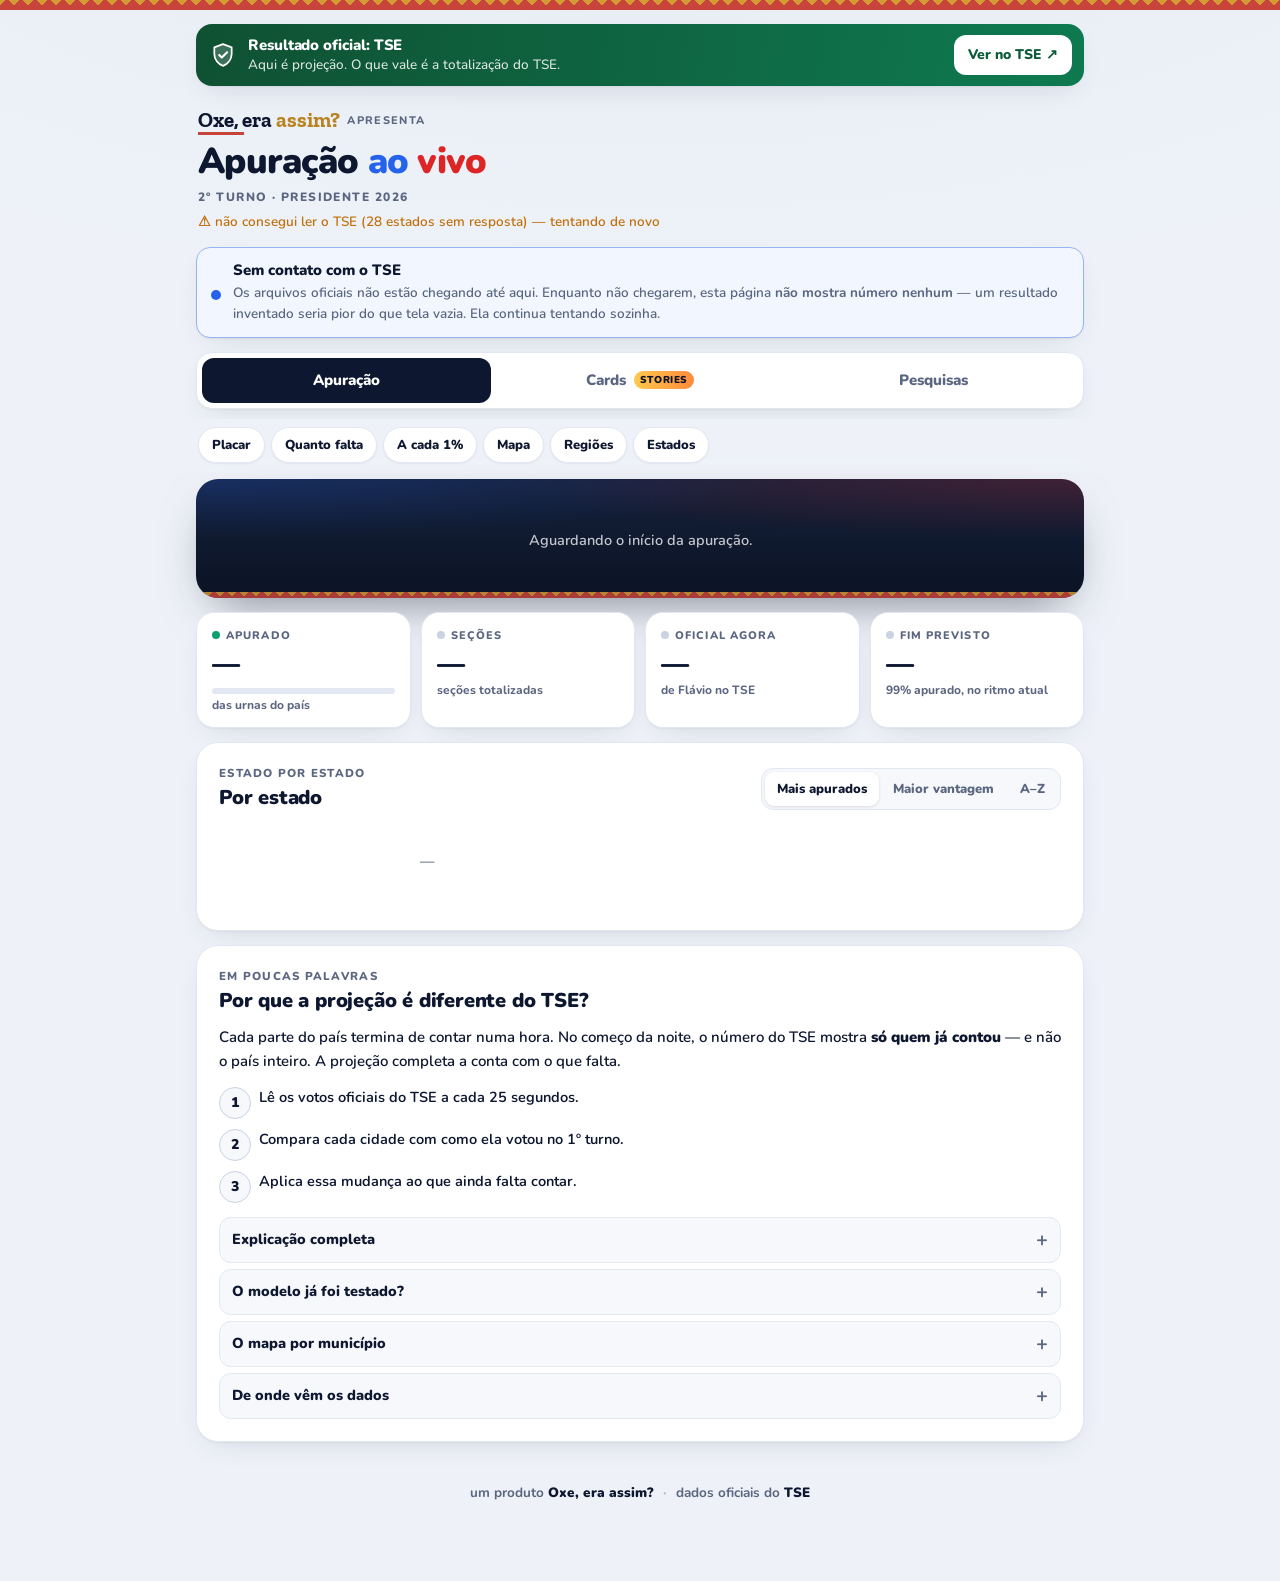
==== index.html @ ff141b6e "Site versão 2: mapa por município, registro a cada 1%, cards de stories e novo visual Mapa com os 5," ====
<!DOCTYPE html>
<html lang="pt-BR">
<head>
<meta charset="utf-8">
<meta name="viewport" content="width=device-width, initial-scale=1">
<title>Projeção da apuração — Presidente 2026</title>
<meta name="description" content="Projeção do resultado final da eleição presidencial a partir dos arquivos oficiais de divulgação do TSE, corrigindo o viés da ordem de apuração.">
<meta name="color-scheme" content="dark light">
<meta name="theme-color" content="#0B1324">

<!--
  Política de segurança de conteúdo.

  A página só pode buscar dados de dois lugares: o TSE e a Wikipédia. Se
  algum script estranho for injetado aqui, ele não consegue mandar nada para
  fora, porque nenhum outro destino é permitido. Também não há script de
  terceiros, nem rastreador, nem CDN: tudo o que roda vem deste repositório.

  'unsafe-inline' em script-src é necessário porque o código da página é
  inline; em compensação, nenhuma origem externa de script é aceita.
-->
<meta http-equiv="Content-Security-Policy" content="
  default-src 'none';
  script-src 'self' 'unsafe-inline';
  style-src 'self' 'unsafe-inline';
  img-src 'self' data: https://oxeapuracao.goatcounter.com;
  font-src 'self' data:;
  connect-src 'self' https://resultados.tse.jus.br https://pt.wikipedia.org;
  manifest-src 'self';
  worker-src 'self';
  base-uri 'none';
  form-action 'none';
  frame-ancestors 'none';
  object-src 'none';
  upgrade-insecure-requests">
<meta name="referrer" content="no-referrer">

<!-- Permite instalar na tela de início do celular e abrir como aplicativo. -->
<link rel="manifest" href="./manifest.webmanifest">
<link rel="icon" href="./favicon.png">
<link rel="apple-touch-icon" href="./icone-192.png">
<meta name="apple-mobile-web-app-capable" content="yes">
<meta name="apple-mobile-web-app-title" content="Apuração">
<meta name="apple-mobile-web-app-status-bar-style" content="black-translucent">
<meta name="mobile-web-app-capable" content="yes">

<meta property="og:title" content="Projeção da apuração — Presidente 2026">
<meta property="og:description" content="No começo da apuração o número engana, porque nem todo lugar termina de contar na mesma hora. Projeção a partir dos dados oficiais do TSE.">
<meta property="og:type" content="website">
<meta name="twitter:card" content="summary">
<link rel="stylesheet" href="./fonte.css">
<style>
/*
 * Direção visual (versão 2).
 *
 * Uma noite de apuração é lida de relance, quase sempre no celular. A página
 * é um PLACAR: o número grande no topo, o resto organizado em cartões
 * quietos abaixo dele. A letra é a Nunito — redonda, cheia, legível em
 * tamanho pequeno e bonita em tamanho grande —, embutida no próprio site.
 *
 * As cores dos candidatos são o sistema inteiro: azul para Flávio, vermelho
 * para Lula. Verde só aparece para "ao vivo" e progresso de apuração, que
 * são estado e não opinião. Números sempre em dígitos de largura fixa, para
 * a linha não tremer quando atualiza sozinha.
 */

:root{
  --fundo:#EEF2F8;
  --fundo-2:#E6ECF5;
  --superficie:#FFFFFF;
  --superficie-2:#F6F8FC;
  --painel:#0B1324;
  --painel-2:#14203A;
  --linha:#E2E8F1;
  --linha-forte:#C9D3E2;
  --texto:#0E1730;
  --fraco:#5B6680;
  --pl:#2563EB;
  --pl-forte:#1D4ED8;
  --pl-claro:#DBE7FE;
  --pl-vivo:#7DB2FF;
  --pt:#DC2626;
  --pt-forte:#B91C1C;
  --pt-claro:#FDE0E0;
  --pt-vivo:#FF8A80;
  --ok:#0E9F6E;
  --alerta:#C2700C;
  --mapa-vazio:#D7DEE9;
  --raio:22px;
  --sombra:0 1px 2px rgba(14,23,48,.05),0 10px 30px -12px rgba(14,23,48,.14);
}

@media (prefers-color-scheme: dark){
  :root{
    --fundo:#070B14;
    --fundo-2:#0B1120;
    --superficie:#111A2B;
    --superficie-2:#16213A;
    --painel:#050912;
    --painel-2:#101A30;
    --linha:#1F2A40;
    --linha-forte:#2F3D58;
    --texto:#EAF0FA;
    --fraco:#97A3BC;
    --pl:#4F8DFF;
    --pl-forte:#3B7BF5;
    --pl-claro:#18294A;
    --pt:#F05252;
    --pt-forte:#E53E3E;
    --pt-claro:#3F1D22;
    --ok:#34C38F;
    --alerta:#E3A23F;
    --mapa-vazio:#24304A;
    --sombra:0 1px 2px rgba(0,0,0,.4),0 12px 30px -14px rgba(0,0,0,.6);
  }
}

*{box-sizing:border-box}

html{-webkit-text-size-adjust:100%}
body{
  margin:0;
  background:
    radial-gradient(1200px 500px at 50% -200px,var(--fundo-2),transparent),
    var(--fundo);
  color:var(--texto);
  font:500 16px/1.55 "Nunito",ui-rounded,"SF Pro Rounded",-apple-system,
       BlinkMacSystemFont,"Segoe UI",Roboto,Arial,sans-serif;
  -webkit-font-smoothing:antialiased;
  padding:0 0 72px;
  font-variant-numeric:tabular-nums;
}

.wrap{max-width:920px;margin:0 auto;padding:0 16px}

/* ---------- faixa do TSE, no topo ---------- */
.oficialTopo{
  display:flex;align-items:center;gap:12px;
  margin:14px 0 0;padding:11px 12px 11px 14px;
  border-radius:16px;
  background:linear-gradient(100deg,#0F5132,#0E7A50);
  color:#fff;box-shadow:var(--sombra);
}
.oficialTopo svg{flex:0 0 auto}
.oficialTopo .t{flex:1;min-width:0;font-size:13.5px;line-height:1.3}
.oficialTopo .t b{display:block;font-size:15px;font-weight:850;letter-spacing:-.005em}
.oficialTopo .t span{opacity:.85}
.oficialTopo a{
  flex:0 0 auto;background:#fff;color:#0B5C3B;text-decoration:none;
  font-weight:850;font-size:14px;border-radius:12px;padding:9px 14px;
  white-space:nowrap;
}
.oficialTopo a:hover{filter:brightness(.96)}

/* ---------- cabeçalho ---------- */
.topo{padding:22px 2px 14px;display:flex;align-items:flex-end;gap:12px;flex-wrap:wrap}
.topo .marca{flex:1;min-width:220px}
.sobretitulo{
  font-size:12px;font-weight:850;letter-spacing:.12em;text-transform:uppercase;
  color:var(--fraco);
}
h1{
  font-size:clamp(25px,6.4vw,36px);
  margin:2px 0 0;
  font-weight:900;
  letter-spacing:-.02em;
  line-height:1.08;
}
h1 .pl{color:var(--pl)} h1 .pt{color:var(--pt)}
.sub{color:var(--fraco);font-size:13.5px;margin-top:6px;font-weight:600}
.pisca{
  display:inline-block;width:8px;height:8px;border-radius:50%;
  background:var(--ok);margin-right:7px;vertical-align:1px;
  animation:pulso 1.8s infinite;
  box-shadow:0 0 0 0 color-mix(in srgb,var(--ok) 60%,transparent);
}

h2{
  font-size:20px;margin:0;font-weight:900;letter-spacing:-.01em;line-height:1.2;
}
.rotulo{
  display:block;font-size:11.5px;font-weight:850;letter-spacing:.11em;
  text-transform:uppercase;color:var(--fraco);margin-bottom:3px;
}
.cab{display:flex;align-items:flex-end;justify-content:space-between;gap:12px;
  margin-bottom:16px;flex-wrap:wrap}
.pilula{
  font-size:12.5px;font-weight:800;color:var(--fraco);
  background:var(--superficie-2);border:1px solid var(--linha);
  padding:4px 10px;border-radius:999px;white-space:nowrap;
}

/* ---------- superfícies ---------- */
.cartao{
  background:var(--superficie);
  border:1px solid var(--linha);
  border-radius:var(--raio);
  padding:22px;
  margin-bottom:14px;
  box-shadow:var(--sombra);
}
@media (max-width:480px){ .cartao{padding:18px 16px} }

/* ---------- faixa de estado ---------- */
.status{
  display:flex;align-items:flex-start;gap:12px;
  padding:13px 16px;border-radius:16px;margin-bottom:14px;
  font-size:14px;line-height:1.45;
  border:1px solid var(--linha);background:var(--superficie);
  box-shadow:var(--sombra);
}
.status b{display:block;font-size:15px;margin-bottom:1px;font-weight:850}
.status .faixa{font-size:13.5px}
.status.pesq{border-color:color-mix(in srgb,var(--pl) 40%,var(--linha));
  background:color-mix(in srgb,var(--pl) 6%,var(--superficie))}
.status.vivo{border-color:color-mix(in srgb,var(--ok) 45%,var(--linha));
  background:color-mix(in srgb,var(--ok) 7%,var(--superficie))}
.ponto{width:10px;height:10px;border-radius:50%;flex:0 0 auto;margin-top:6px}
.status.vivo .ponto{background:var(--ok);box-shadow:0 0 0 0 color-mix(in srgb,var(--ok) 60%,transparent);animation:pulso 1.8s infinite}
.status.pesq .ponto{background:var(--pl)}
.status.fim .ponto{background:var(--fraco)}
@keyframes pulso{
  70%{box-shadow:0 0 0 10px transparent}
  100%{box-shadow:0 0 0 0 transparent}
}

/* ---------- abas ---------- */
.abas{
  display:flex;gap:4px;margin-bottom:14px;
  background:var(--superficie);border:1px solid var(--linha);
  border-radius:16px;padding:5px;box-shadow:var(--sombra);
}
.aba{
  flex:1;background:none;border:0;border-radius:12px;padding:11px 12px;
  font:inherit;font-size:15px;font-weight:850;color:var(--fraco);
  cursor:pointer;transition:background .15s,color .15s;
}
.aba.ativa{background:var(--texto);color:var(--superficie)}
.aba:not(.ativa):hover{color:var(--texto);background:var(--superficie-2)}
.aba:focus-visible{outline:2px solid var(--pl);outline-offset:2px}

/* ---------- o placar ---------- */
#cartaoPlacar,.painel{
  background:
    radial-gradient(120% 90% at 0% 0%,color-mix(in srgb,var(--pl) 22%,transparent),transparent 55%),
    radial-gradient(120% 90% at 100% 0%,color-mix(in srgb,var(--pt) 22%,transparent),transparent 55%),
    linear-gradient(180deg,var(--painel-2),var(--painel));
  border:0;
  color:#fff;
  padding:26px 24px 22px;
  position:relative;
  overflow:hidden;
  box-shadow:0 20px 50px -20px rgba(8,15,35,.55);
}
#cartaoPlacar>*,.painel>*{position:relative}
.painel h2{color:#fff}
.painel .rotulo{color:rgba(255,255,255,.6)}

.placar{display:flex;gap:14px;align-items:flex-start}
.lado{flex:1;min-width:0}
.lado.dir{text-align:right}
.quem{display:flex;align-items:center;gap:9px;margin-bottom:8px}
.lado.dir .quem{flex-direction:row-reverse}
.avatar{
  width:34px;height:34px;border-radius:50%;flex:0 0 auto;
  display:grid;place-items:center;font-weight:900;font-size:13.5px;color:#fff;
  letter-spacing:-.02em;
}
.pl .avatar{background:linear-gradient(140deg,#3B82F6,#1D4ED8);box-shadow:0 0 0 3px rgba(125,178,255,.25)}
.pt .avatar{background:linear-gradient(140deg,#F05252,#B91C1C);box-shadow:0 0 0 3px rgba(255,138,128,.25)}
.nome{
  font-size:15px;color:rgba(255,255,255,.92);
  font-weight:800;letter-spacing:.005em;line-height:1.15;
  min-width:0;overflow-wrap:anywhere;
}
@media (max-width:420px){ .nome{font-size:13.5px} .avatar{width:30px;height:30px;font-size:12px} }
.nome small{display:block;font-size:11.5px;font-weight:700;color:rgba(255,255,255,.55);letter-spacing:.04em}
.pct{
  /* 11,5vw: a 13 o "51,0%" saía cortado numa tela de 320 px. */
  font-size:clamp(34px,11.6vw,70px);
  font-weight:900;line-height:.95;letter-spacing:-.035em;
}
#cartaoPlacar .faixa,.painel .faixa{font-size:12.5px;color:rgba(255,255,255,.62);margin-top:8px;font-weight:600}

.barra{
  height:16px;border-radius:999px;overflow:hidden;display:flex;
  margin:22px 0 0;background:rgba(255,255,255,.12);gap:3px;
}
.barra i{display:block;height:100%;transition:width .8s cubic-bezier(.22,1,.36,1)}
.barra i:first-child{border-radius:999px 0 0 999px}
.barra i:last-child{border-radius:0 999px 999px 0}
.meio{position:relative;height:20px}
.meio:after{
  content:"";position:absolute;left:50%;top:-16px;width:3px;height:22px;
  background:#fff;opacity:.95;border-radius:2px;transform:translateX(-50%);
}
.meio span{
  position:absolute;left:50%;top:8px;transform:translateX(-50%);
  font-size:10.5px;color:rgba(255,255,255,.65);letter-spacing:.06em;font-weight:800;
}
#probabilidade{
  font-size:14.5px;margin-top:10px;color:#fff;font-weight:750;
  background:rgba(255,255,255,.08);border:1px solid rgba(255,255,255,.12);
  border-radius:12px;padding:9px 12px;text-align:center;
}

/* comparação oficial × projeção, dentro do placar */
.compara{margin-top:16px;display:grid;gap:9px}
.compara .linha{display:grid;grid-template-columns:96px 1fr 112px;gap:10px;align-items:center}
.compara .tag{font-size:11.5px;font-weight:850;letter-spacing:.08em;text-transform:uppercase;color:rgba(255,255,255,.7)}
.compara .mini{height:8px;border-radius:999px;overflow:hidden;display:flex;background:rgba(255,255,255,.12);gap:2px}
.compara .mini i{display:block;height:100%}
.compara .v{font-size:13px;font-weight:800;text-align:right;color:rgba(255,255,255,.9)}
.oqueE{font-size:12.5px;color:rgba(255,255,255,.6);margin-top:12px;line-height:1.5;font-weight:600}
.oqueE b{color:rgba(255,255,255,.9)}

/* ---------- contagem regressiva ---------- */
.contagem{margin-bottom:22px}
.rotuloContagem{
  font-size:12px;letter-spacing:.12em;text-transform:uppercase;
  color:rgba(255,255,255,.65);margin-bottom:12px;font-weight:850;
}
.relogio{display:flex;align-items:flex-start;justify-content:center;gap:6px}
.relogio .bloco{
  display:flex;flex-direction:column;align-items:center;min-width:66px;
  background:rgba(255,255,255,.07);border:1px solid rgba(255,255,255,.1);
  border-radius:14px;padding:10px 6px 8px;
}
.relogio b{
  font-size:clamp(28px,8.5vw,42px);font-weight:900;line-height:1;
  letter-spacing:-.02em;color:#fff;
}
.relogio span{
  font-size:10.5px;color:rgba(255,255,255,.55);margin-top:6px;
  letter-spacing:.08em;text-transform:uppercase;font-weight:800;
}
.relogio .sep{display:none}
.dataUrnas{font-size:12.5px;color:rgba(255,255,255,.55);margin-top:14px;font-weight:700}
.vazio{text-align:center;padding:24px 8px;color:var(--fraco);font-size:14.5px;font-weight:600}
#cartaoPlacar .vazio{color:rgba(255,255,255,.75)}

/* ---------- blocos de números ---------- */
.blocos{
  display:grid;grid-template-columns:repeat(2,minmax(0,1fr));gap:10px;
  margin-bottom:14px;
}
@media (min-width:700px){ .blocos{grid-template-columns:repeat(4,minmax(0,1fr))} }
.bloco-num{
  background:var(--superficie);border:1px solid var(--linha);
  border-radius:18px;padding:14px 15px 13px;box-shadow:var(--sombra);
  min-width:0;
}
.bloco-num .l{font-size:12px;color:var(--fraco);font-weight:750;line-height:1.3;margin-top:4px}
.bloco-num .r{font-size:clamp(17px,5.4vw,28px);font-weight:900;letter-spacing:-.02em;line-height:1.1;
  white-space:nowrap;overflow:hidden;text-overflow:ellipsis}
.bloco-num .k{font-size:11px;font-weight:850;letter-spacing:.1em;text-transform:uppercase;color:var(--fraco);display:flex;align-items:center;gap:6px;margin-bottom:5px}
.bloco-num .k i{width:8px;height:8px;border-radius:50%;display:inline-block;background:var(--linha-forte)}
.bloco-num.pl .r{color:var(--pl)} .bloco-num.pl .k i{background:var(--pl)}
.bloco-num.pt .r{color:var(--pt)} .bloco-num.pt .k i{background:var(--pt)}
.bloco-num.ok .k i{background:var(--ok)}
.progresso{height:6px;border-radius:999px;background:var(--linha);overflow:hidden;margin-top:9px}
.progresso i{display:block;height:100%;background:linear-gradient(90deg,var(--ok),#34D399);border-radius:999px;transition:width .8s}

/* ---------- linha do tempo (registro a cada 1%) ---------- */
.linhaTempo{list-style:none;margin:0;padding:0;position:relative}
.linhaTempo:before{
  content:"";position:absolute;left:27px;top:8px;bottom:8px;width:2px;
  background:linear-gradient(var(--linha-forte),transparent);border-radius:2px;
}
.marco{display:grid;grid-template-columns:56px 1fr;gap:12px;padding:0 0 14px;position:relative;
  animation:entra .5s cubic-bezier(.22,1,.36,1)}
@keyframes entra{from{opacity:0;transform:translateY(-6px)}to{opacity:1;transform:none}}
.marco-pct{
  width:56px;height:56px;border-radius:50%;display:grid;place-items:center;
  background:var(--superficie);border:3px solid var(--linha-forte);
  font-weight:900;font-size:16px;letter-spacing:-.03em;position:relative;z-index:1;
}
.marco-pct.pl{border-color:var(--pl);color:var(--pl)}
.marco-pct.pt{border-color:var(--pt);color:var(--pt)}
.marco-corpo{
  background:var(--superficie-2);border:1px solid var(--linha);border-radius:16px;
  padding:11px 13px 10px;min-width:0;
}
.marco-topo{display:flex;justify-content:space-between;gap:10px;font-size:13px;color:var(--fraco);font-weight:750;margin-bottom:7px}
.marco-topo b{color:var(--texto);font-weight:900;font-size:14px}
.duelo{display:grid;grid-template-columns:82px 1fr auto;gap:9px;align-items:center;margin-top:5px}
.duelo .tag{font-size:10.5px;font-weight:900;letter-spacing:.08em;text-transform:uppercase;color:var(--fraco)}
.duelo .tag.proj{color:var(--texto)}
.duelo .mini{height:9px;border-radius:999px;overflow:hidden;display:flex;gap:2px;background:var(--linha)}
.duelo .mini i{display:block;height:100%}
.duelo .v{font-size:13px;font-weight:850;white-space:nowrap}
.duelo .v .a{color:var(--pl)} .duelo .v .b{color:var(--pt)}
.dif{margin-top:7px;font-size:12px;color:var(--fraco);font-weight:700}
.dif b{color:var(--texto)}
@media (max-width:420px){
  .marco{grid-template-columns:46px 1fr;gap:9px}
  .marco-pct{width:46px;height:46px;font-size:14px}
  .linhaTempo:before{left:22px}
  .duelo{grid-template-columns:74px 1fr auto;gap:7px}
  .duelo .tag{letter-spacing:.03em}
}
.acoes{display:flex;gap:8px;flex-wrap:wrap;margin-top:6px}
.bt-sec{
  font:inherit;font-size:14px;font-weight:850;cursor:pointer;
  background:var(--superficie-2);color:var(--texto);
  border:1px solid var(--linha-forte);border-radius:12px;padding:10px 14px;
}
.bt-sec:hover{background:var(--linha)}
.bt-sec.forte{background:var(--texto);color:var(--superficie);border-color:var(--texto)}

/* auditoria final */
.auditoria{display:grid;gap:8px;margin-top:4px}
.aud{display:grid;grid-template-columns:64px 1fr auto;gap:10px;align-items:center;
  padding:10px 12px;border-radius:14px;background:var(--superficie-2);border:1px solid var(--linha)}
.aud .p{font-weight:900;font-size:16px}
.aud .s{font-size:12.5px;color:var(--fraco);font-weight:700}
.aud .e{font-weight:900;font-size:14px;padding:4px 9px;border-radius:999px}
.aud .e.bom{background:color-mix(in srgb,var(--ok) 15%,transparent);color:var(--ok)}
.aud .e.ruim{background:color-mix(in srgb,var(--alerta) 15%,transparent);color:var(--alerta)}

/* ---------- mapa ---------- */
.seletor{display:inline-flex;background:var(--superficie-2);border:1px solid var(--linha);border-radius:12px;padding:3px;gap:2px}
.seletor button{font:inherit;font-size:13px;font-weight:850;border:0;background:none;color:var(--fraco);padding:7px 12px;border-radius:9px;cursor:pointer}
.seletor button.ativo{background:var(--superficie);color:var(--texto);box-shadow:0 1px 3px rgba(0,0,0,.12)}
.mapaCaixa{position:relative}
#mapa{width:100%;max-width:640px;margin:0 auto;display:block;height:auto;touch-action:manipulation}
#mapa .m{cursor:pointer;transition:fill .6s,fill-opacity .6s}
#mapa .m:hover{stroke:var(--texto);stroke-width:1.2px}
#mapa .m.sel{stroke:var(--texto);stroke-width:2px}
@media (max-width:620px){
  #cartaoMapa{padding-left:8px;padding-right:8px}
  #cartaoMapa .cab,#legendaMapa,#cartaoMapa .escala,#cartaoMapa .busca{padding-left:10px;padding-right:10px}
}
.escala{display:flex;align-items:center;gap:10px;margin-top:12px;font-size:12px;font-weight:800;color:var(--fraco);flex-wrap:wrap}
.escala .g{display:flex;height:10px;border-radius:999px;overflow:hidden;flex:1;min-width:160px}
.escala .g i{flex:1}
.ficha{
  position:absolute;left:50%;bottom:8px;transform:translateX(-50%);
  width:min(340px,calc(100% - 16px));
  background:var(--superficie);border:1px solid var(--linha-forte);border-radius:16px;
  box-shadow:0 18px 40px -12px rgba(0,0,0,.35);padding:13px 14px;z-index:5;
}
.ficha[hidden]{display:none}
.ficha .tt{font-weight:900;font-size:16px;line-height:1.2;padding-right:26px}
.ficha .ss{font-size:12.5px;color:var(--fraco);font-weight:700;margin:2px 0 8px}
.ficha .fx{position:absolute;right:8px;top:6px;border:0;background:none;font-size:22px;color:var(--fraco);cursor:pointer;line-height:1;padding:4px 6px}
.ficha .ln{display:flex;justify-content:space-between;font-size:13.5px;font-weight:800;margin-top:4px}
.ficha .mini{height:9px;border-radius:999px;overflow:hidden;display:flex;gap:2px;background:var(--linha);margin:6px 0 2px}
.ficha .mini i{display:block;height:100%}
.ficha .nota{font-size:11.5px;color:var(--fraco);font-weight:650;margin-top:7px;line-height:1.4}
.ficha .bt-sec{margin-top:9px;width:100%;font-size:13.5px;padding:8px 10px}

/* ---------- gráfico ---------- */
svg.graf{display:block;width:100%;height:170px;overflow:visible}
.legenda{display:flex;gap:16px;flex-wrap:wrap;font-size:12.5px;color:var(--fraco);font-weight:750;margin-top:10px}
.legenda span{display:inline-flex;align-items:center;gap:6px}
.legenda i{width:18px;height:3px;border-radius:2px;display:inline-block}

/* ---------- lista de estados ---------- */
.estados{display:grid;grid-template-columns:1fr;gap:8px}
@media (min-width:760px){ .estados{grid-template-columns:1fr 1fr} }
.uf-linha{
  display:grid;grid-template-columns:46px 1fr 62px;gap:12px;align-items:center;
  padding:10px 12px;border-radius:14px;background:var(--superficie-2);border:1px solid var(--linha);
}
.uf-sigla{
  width:46px;height:46px;border-radius:12px;display:grid;place-items:center;
  font-weight:900;font-size:15px;color:#fff;background:var(--linha-forte);
}
.uf-sigla.pl{background:linear-gradient(140deg,#3B82F6,#1D4ED8)}
.uf-sigla.pt{background:linear-gradient(140deg,#F05252,#B91C1C)}
.uf-sigla.sd{background:var(--mapa-vazio);color:var(--fraco)}
.uf-disputa{height:10px;border-radius:999px;overflow:hidden;display:flex;gap:2px;background:var(--linha);position:relative}
.uf-disputa i{display:block;height:100%}
.uf-disputa.sem-dado{opacity:.35}
.uf-meta{display:flex;justify-content:space-between;font-size:11.5px;color:var(--fraco);margin-top:6px;font-weight:750}
.uf-proj{text-align:right;font-weight:900;font-size:17px;letter-spacing:-.02em}
.uf-proj small{display:block;font-size:10.5px;color:var(--fraco);font-weight:750;letter-spacing:0}
.uf-apur{height:4px;border-radius:999px;background:var(--linha);overflow:hidden;margin-top:6px}
.uf-apur i{display:block;height:100%;background:var(--ok)}

/* ---------- pesquisas ---------- */
.listaPesq{display:grid;gap:8px}
.pesq{
  display:grid;grid-template-columns:1fr auto;gap:6px 12px;align-items:center;
  padding:12px 14px;border-radius:14px;background:var(--superficie-2);border:1px solid var(--linha);
}
.pesq .inst{font-weight:900;font-size:15px;line-height:1.2}
.pesq .det{font-size:12px;color:var(--fraco);font-weight:700;margin-top:2px}
.pesq .nums{text-align:right;font-weight:900;font-size:15px;white-space:nowrap}
.pesq .nums .a{color:var(--pl)} .pesq .nums .b{color:var(--pt)}
.pesq .mini{grid-column:1 / -1;height:7px;border-radius:999px;overflow:hidden;display:flex;gap:2px;background:var(--linha)}
.pesq .mini i{display:block;height:100%}
.selo{display:inline-flex;align-items:center;gap:4px;font-size:11px;font-weight:850;padding:2px 8px;border-radius:999px;margin-left:6px;vertical-align:2px}
.selo.ok{background:color-mix(in srgb,var(--ok) 14%,transparent);color:var(--ok)}
.selo.nao{background:var(--linha);color:var(--fraco)}

.acerto{display:grid;gap:8px}
.ac{display:grid;grid-template-columns:1fr 130px;gap:10px;align-items:center;padding:11px 13px;border-radius:14px;background:var(--superficie-2);border:1px solid var(--linha)}
.ac .n{font-weight:900;font-size:14.5px}
.ac .d{font-size:12px;color:var(--fraco);font-weight:700}
.erro-barra{position:relative;height:9px;background:var(--linha);border-radius:999px}
.erro-barra::before{content:"";position:absolute;left:50%;top:-3px;width:2px;height:15px;background:var(--linha-forte);transform:translateX(-50%)}
.erro-barra span{position:absolute;top:0;height:9px;border-radius:999px}
.erro-num{font-size:12.5px;margin-top:5px;font-weight:900;text-align:right}

/* ---------- textos auxiliares ---------- */
.faixa{font-size:13px;color:var(--fraco);line-height:1.55;font-weight:600}
.aviso{font-size:13.5px;color:var(--fraco);line-height:1.6;font-weight:600}
.aviso strong{color:var(--texto);font-weight:850}
.erro{color:var(--alerta)}
a{color:var(--pl)}
.resumo{font-size:15px;line-height:1.6;font-weight:600;margin:0}
.resumo b{font-weight:900}
.passos{display:grid;gap:10px;margin:14px 0 4px;padding:0;list-style:none;counter-reset:p}
.passos li{display:grid;grid-template-columns:30px 1fr;gap:10px;align-items:start;font-size:14.5px;font-weight:650;line-height:1.45}
.passos li:before{counter-increment:p;content:counter(p);width:30px;height:30px;border-radius:50%;display:grid;place-items:center;font-weight:900;font-size:14px;background:var(--superficie-2);border:1px solid var(--linha-forte)}

details{font-size:14px;color:var(--fraco);line-height:1.65;font-weight:600}
details+details{margin-top:6px}
summary{
  cursor:pointer;color:var(--texto);font-weight:850;font-size:14.5px;padding:10px 12px;
  list-style:none;border-radius:12px;background:var(--superficie-2);border:1px solid var(--linha);
  display:flex;align-items:center;justify-content:space-between;gap:10px;
}
summary::-webkit-details-marker{display:none}
summary:after{content:"+";font-size:20px;font-weight:700;color:var(--fraco);line-height:1}
details[open] summary:after{content:"−"}
summary:focus-visible{outline:2px solid var(--pl);outline-offset:3px}
details p{margin:12px 4px}
details b{color:var(--texto)}

/* ---------- crédito ---------- */
.creditos{
  text-align:center;font-size:13.5px;color:var(--fraco);
  padding:26px 8px 4px;line-height:1.7;font-weight:700;
}
.creditos a{color:var(--texto);text-decoration:none;font-weight:900}
.creditos a:hover{color:var(--pl)}
.creditos .sep{opacity:.5;margin:0 6px}

/* ---------- instalação ---------- */
.instalar{display:none;align-items:center;gap:12px;flex-wrap:nowrap}
.instalar .txt{flex:1;min-width:0;font-size:13.5px;color:var(--fraco)}
.instalar .txt b{color:var(--texto)}
button.bt{
  background:var(--pl);color:#fff;border:0;border-radius:12px;
  padding:11px 18px;font:inherit;font-size:14.5px;font-weight:850;cursor:pointer;
}
button.bt:hover{filter:brightness(1.07)}
button.fechar{
  background:none;color:var(--fraco);border:0;cursor:pointer;
  font-size:22px;line-height:1;padding:4px 7px;font-family:inherit;
}
button:focus-visible{outline:2px solid var(--pl);outline-offset:2px}
[hidden]{display:none!important}

@media (prefers-reduced-motion:reduce){
  *{animation:none!important;transition:none!important}
}

/* ---------- atalhos ---------- */
.atalhos{
  position:sticky;top:0;z-index:20;display:flex;gap:6px;overflow-x:auto;
  padding:8px 2px 10px;margin:-4px 0 6px;scrollbar-width:none;
  background:linear-gradient(var(--fundo) 75%,transparent);
}
.atalhos::-webkit-scrollbar{display:none}
.atalhos a{
  flex:0 0 auto;text-decoration:none;color:var(--texto);font-weight:850;font-size:13px;
  background:var(--superficie);border:1px solid var(--linha);border-radius:999px;
  padding:7px 13px;box-shadow:0 1px 2px rgba(14,23,48,.06);
}
.atalhos a:hover{border-color:var(--linha-forte)}
[id^="cartao"]{scroll-margin-top:60px}
.bt-compartilhar{
  margin-top:14px;width:100%;font:inherit;font-size:14px;font-weight:850;cursor:pointer;
  background:rgba(255,255,255,.1);color:#fff;border:1px solid rgba(255,255,255,.2);
  border-radius:12px;padding:10px 14px;
}
.bt-compartilhar:hover{background:rgba(255,255,255,.16)}

/* ---------- quanto falta ---------- */
.falta{display:grid;grid-template-columns:1fr 1fr;gap:10px}
@media (max-width:480px){ .falta{grid-template-columns:1fr} }
.falta-num{background:var(--superficie-2);border:1px solid var(--linha);border-radius:16px;padding:14px 15px}
.falta-num b{display:block;font-size:clamp(24px,6.5vw,32px);font-weight:900;letter-spacing:-.02em;line-height:1.1}
.falta-num span{display:block;font-size:12.5px;color:var(--fraco);font-weight:750;margin-top:4px;line-height:1.35}

/* ---------- regiões ---------- */
.regioes{display:grid;gap:10px}
.reg{display:grid;grid-template-columns:120px 1fr 92px;gap:12px;align-items:center}
@media (max-width:480px){ .reg{grid-template-columns:92px 1fr 80px;gap:9px} }
.reg .n{font-weight:900;font-size:15px}
.reg .n small{display:block;font-size:11.5px;color:var(--fraco);font-weight:750}
.reg .mini{height:14px;border-radius:999px;overflow:hidden;display:flex;gap:2px;background:var(--linha)}
.reg .mini i{display:block;height:100%}
.reg .v{text-align:right;font-weight:900;font-size:14px;line-height:1.2}
.reg .v small{display:block;font-size:11px;color:var(--fraco);font-weight:750}

/* ---------- saldo ---------- */
.saldo{display:grid;grid-template-columns:1fr 1fr;gap:14px}
@media (max-width:520px){ .saldo{grid-template-columns:1fr} }
.saldo-tit{font-weight:900;font-size:14px;margin-bottom:8px}
.sd{display:grid;grid-template-columns:38px 1fr 64px;gap:9px;align-items:center;margin-bottom:7px}
.sd .u{font-weight:900;font-size:13px}
.sd .b{height:10px;border-radius:999px;background:var(--linha);overflow:hidden}
.sd .b i{display:block;height:100%;border-radius:999px}
.sd .q{font-weight:850;font-size:13px;white-space:nowrap;text-align:right}

/* ---------- busca ---------- */
.busca{margin:0 0 10px}
.busca input{
  width:100%;font:inherit;font-size:15px;font-weight:700;color:var(--texto);
  background:var(--superficie-2);border:1px solid var(--linha-forte);border-radius:12px;
  padding:10px 13px;
}
.busca input:focus{outline:2px solid var(--pl);outline-offset:1px}
.marco .virada{display:inline-block;margin-left:6px;font-size:10.5px;font-weight:900;letter-spacing:.06em;
  text-transform:uppercase;padding:2px 7px;border-radius:999px;background:color-mix(in srgb,var(--alerta) 16%,transparent);color:var(--alerta)}

/* ---------- formato stories ---------- */
.stories{position:fixed;inset:0;z-index:100;background:#03060C;display:flex;flex-direction:column;
  align-items:center;justify-content:center;padding:10px}
.st-caixa{
  height:min(calc(100vh - 56px),calc((100vw - 20px) * 16 / 9));aspect-ratio:9/16;
  border-radius:18px;overflow:hidden;color:#fff;position:relative;
  background:
    radial-gradient(90% 50% at 0% 0%,rgba(37,99,235,.35),transparent 60%),
    radial-gradient(90% 50% at 100% 0%,rgba(220,38,38,.35),transparent 60%),
    linear-gradient(180deg,#14203A,#070B14);
  container-type:size;
}
/* Tudo medido pela altura da tela 9:16 (cqh), para os 20 pontos caberem
 * sempre, do celular pequeno ao monitor. */
.st-in{position:absolute;inset:0;display:flex;flex-direction:column;
  padding:5.5cqh 6cqw 3.5cqh;font-size:1.38cqh}
.st-cab .a{font-size:.8em;letter-spacing:.14em;text-transform:uppercase;font-weight:900;color:rgba(255,255,255,.65)}
.st-cab h3{margin:.25em 0 .1em;font-size:2.3em;font-weight:900;line-height:1.02;letter-spacing:-.02em}
.st-cab h3 .x{color:#7DB2FF} .st-cab h3 .y{color:#FF8A80}
.st-cab .b{font-size:.95em;color:rgba(255,255,255,.7);font-weight:700}
.st-leg{display:flex;gap:1.2em;margin:1em 0 .6em;font-size:.82em;font-weight:800;color:rgba(255,255,255,.7)}
.st-leg i{display:inline-block;width:1.6em;height:.5em;border-radius:1em;margin-right:.4em;vertical-align:.1em}
.st-lista{flex:1;display:flex;flex-direction:column;justify-content:space-between;min-height:0;gap:.25em}
.st-l{display:grid;grid-template-columns:3.4em 1fr 1fr;gap:.9em;align-items:center;flex:1;min-height:0}
.st-l .k{font-weight:900;font-size:1.15em;line-height:1.02}
.st-l .k small{display:block;font-size:.66em;color:rgba(255,255,255,.55);font-weight:800}
.st-l .c{font-size:.82em;font-weight:850;white-space:nowrap}
.st-l .c .mini{height:.55em;border-radius:1em;overflow:hidden;display:flex;gap:1px;background:rgba(255,255,255,.12);margin-top:.2em}
.st-l .c .mini i{display:block;height:100%}
.st-l .c.of{opacity:.75}
.st-rod{margin-top:1em;display:flex;justify-content:space-between;align-items:flex-end;font-size:.8em;font-weight:800;color:rgba(255,255,255,.65)}
.st-rod b{color:#fff;font-weight:900;font-size:1.15em}
.st-dica{color:rgba(255,255,255,.7);font-size:13px;font-weight:700;margin-top:10px}
.st-dica button{font:inherit;font-weight:900;color:#fff;background:rgba(255,255,255,.12);border:0;border-radius:8px;padding:5px 10px;cursor:pointer;margin-left:6px}

/* ---------- cards ---------- */
.aba .novo{font-size:10px;font-weight:900;letter-spacing:.06em;text-transform:uppercase;
  background:linear-gradient(90deg,#FFC94D,#FF8A3D);color:#0B1324;border-radius:999px;padding:2px 6px;margin-left:4px;vertical-align:2px}
.avisoCard{
  display:flex;align-items:center;gap:10px;width:100%;margin:0 0 14px;cursor:pointer;
  font:inherit;font-weight:850;font-size:14.5px;color:#0B1324;text-align:left;
  background:linear-gradient(90deg,#FFC94D,#FF8A3D);border:0;border-radius:16px;padding:13px 16px;
  box-shadow:0 10px 26px -12px rgba(255,138,61,.7);animation:entra .5s;
}
.avisoCard .ic{font-size:18px}
.avisoCard .vai{margin-left:auto;font-weight:900;white-space:nowrap}
.bt-ouro{
  font:inherit;font-size:15px;font-weight:900;cursor:pointer;color:#0B1324;width:100%;
  background:linear-gradient(90deg,#FFC94D,#FF8A3D);border:0;border-radius:14px;padding:13px 16px;
  box-shadow:0 10px 26px -12px rgba(255,138,61,.7);
}
.bt-ouro:hover{filter:brightness(1.05)}
.bt-ouro:disabled,.bt-sec:disabled{opacity:.45;cursor:not-allowed;filter:grayscale(.6)}
.thumbs{display:grid;grid-template-columns:repeat(auto-fill,minmax(130px,1fr));gap:12px}
.thumb{font:inherit;border:0;padding:0;background:none;cursor:pointer;text-align:left;color:var(--texto)}
.thumb img{width:100%;aspect-ratio:9/16;border-radius:14px;display:block;background:#0B1324;
  box-shadow:0 10px 24px -12px rgba(0,0,0,.5);transition:transform .15s}
.thumb:hover img{transform:translateY(-3px)}
.thumb span{display:block;font-weight:900;font-size:13.5px;margin-top:7px}
.thumb small{display:block;font-size:11.5px;color:var(--fraco);font-weight:750}
.palpite{display:flex;justify-content:space-between;align-items:flex-end}
.pp span{display:block;font-size:13px;font-weight:900;letter-spacing:.06em;text-transform:uppercase}
.pp b{font-size:clamp(34px,10vw,48px);font-weight:900;letter-spacing:-.03em;line-height:1}
.pp.dir{text-align:right}
.palpiteBarra{display:flex;height:14px;border-radius:999px;overflow:hidden;gap:3px;margin:12px 0 4px;background:var(--linha)}
.palpiteBarra i{display:block;height:100%}
#palpiteBarraPl{background:linear-gradient(90deg,#1D4ED8,#60A5FA)}
#palpiteBarraPt{background:linear-gradient(90deg,#F87171,#B91C1C)}
#palpite{width:100%;accent-color:var(--texto);margin-top:6px}
.sel{flex:1;font:inherit;font-size:15px;font-weight:750;color:var(--texto);background:var(--superficie-2);
  border:1px solid var(--linha-forte);border-radius:12px;padding:10px 12px}
.cardModal{position:fixed;inset:0;z-index:120;background:rgba(3,6,12,.88);display:flex;
  align-items:center;justify-content:center;padding:14px;backdrop-filter:blur(6px)}
.cm-caixa{display:flex;gap:16px;align-items:center;max-height:100%;flex-wrap:wrap;justify-content:center}
.cm-caixa img{height:min(68vh,calc((100vw - 28px) * 16 / 9));aspect-ratio:9/16;border-radius:16px;
  box-shadow:0 30px 60px -20px rgba(0,0,0,.8)}
.cm-acoes{display:flex;flex-direction:column;gap:8px;width:min(340px,100%)}
.cm-acoes .bt-sec{background:rgba(255,255,255,.08);color:#fff;border-color:rgba(255,255,255,.2)}

/* ---------- identidade Oxe e fator UAU ---------- */
.cordel{
  height:10px;
  background:
    linear-gradient(135deg,#D49B35 25%,transparent 25%) 0 0/14px 10px,
    linear-gradient(225deg,#D49B35 25%,transparent 25%) 0 0/14px 10px,
    #C8433A;
}
.marcaOxe{display:inline-block;font:700 21px/1.1 "Zilla Slab",Georgia,serif;color:var(--texto);
  letter-spacing:-.005em;margin-bottom:6px;padding-bottom:4px;
  background:linear-gradient(#C8433A,#C8433A) left bottom/46px 3px no-repeat}
.marcaOxe b{color:#B9831F;font-weight:700}
@media (prefers-color-scheme: dark){ .marcaOxe b{color:#F2B544} }
.marcaOxe small{font:800 11px/1 "Nunito",sans-serif;letter-spacing:.12em;text-transform:uppercase;color:var(--fraco);margin-left:4px;vertical-align:3px}
.topo .sobretitulo{display:block;margin-top:6px}
#cartaoPlacar::before,.painel::before{
  content:"";position:absolute;left:50%;top:-60%;width:180%;aspect-ratio:1;transform:translateX(-50%);
  background:repeating-conic-gradient(from 0deg,rgba(242,181,68,.07) 0deg 5deg,transparent 5deg 10deg);
  -webkit-mask:radial-gradient(closest-side,#000 20%,transparent 75%);
          mask:radial-gradient(closest-side,#000 20%,transparent 75%);
  animation:girar 140s linear infinite;pointer-events:none;
}
#cartaoPlacar::after,.painel::after{
  content:"";position:absolute;left:0;right:0;bottom:0;height:6px;
  background:
    linear-gradient(135deg,#D49B35 25%,transparent 25%) 0 0/12px 6px,
    linear-gradient(225deg,#D49B35 25%,transparent 25%) 0 0/12px 6px,#C8433A;
  opacity:.85;
}
@keyframes girar{to{transform:translateX(-50%) rotate(360deg)}}
.pct{background-clip:text;-webkit-background-clip:text;color:transparent!important}
.pl .pct{background-image:linear-gradient(180deg,#BBD6FF,#5B9BFF)}
.pt .pct{background-image:linear-gradient(180deg,#FFC2BC,#FF6B60)}
.wrap>*,#painelApuracao>*,#painelCards>*,#painelPesquisas>*{animation:sobe .7s cubic-bezier(.22,1,.36,1) both}
#painelApuracao>*:nth-child(2),#painelCards>*:nth-child(2){animation-delay:.06s}
#painelApuracao>*:nth-child(3),#painelCards>*:nth-child(3){animation-delay:.12s}
#painelApuracao>*:nth-child(4),#painelCards>*:nth-child(4){animation-delay:.18s}
#painelApuracao>*:nth-child(5){animation-delay:.24s}
#painelApuracao>*:nth-child(n+6){animation-delay:.3s}
@keyframes sobe{from{opacity:0;transform:translateY(14px)}to{opacity:1;transform:none}}

#previaPesquisas .pct,#mediaCorpo .pct{font-size:clamp(26px,9vw,62px)}
</style>
</head>
<body>
<div class="cordel" aria-hidden="true"></div>
<div class="wrap">

  <!-- O caminho para o oficial, no alto e à vista: quem chega aqui precisa
       saber de cara onde fica o número que vale. -->
  <div class="oficialTopo">
    <svg width="26" height="26" viewBox="0 0 24 24" fill="none" aria-hidden="true">
      <path d="M12 2 4 5v6c0 5 3.4 9.4 8 11 4.6-1.6 8-6 8-11V5l-8-3Z" fill="rgba(255,255,255,.18)" stroke="#fff" stroke-width="1.6" stroke-linejoin="round"/>
      <path d="m8.5 12 2.4 2.4L15.8 9.5" stroke="#fff" stroke-width="2" stroke-linecap="round" stroke-linejoin="round"/>
    </svg>
    <div class="t"><b>Resultado oficial: TSE</b>
      <span>Aqui é projeção. O que vale é a totalização do TSE.</span></div>
    <a href="https://resultados.tse.jus.br" target="_blank" rel="noopener noreferrer">Ver no TSE ↗</a>
  </div>

  <header class="topo">
    <div class="marca">
      <span class="marcaOxe">Oxe, era <b>assim?</b> <small>apresenta</small></span>
      <h1>Apuração <span class="pl">ao</span> <span class="pt">vivo</span></h1>
      <span class="sobretitulo">2º turno · Presidente 2026</span>
      <div class="sub" id="status">carregando…</div>
    </div>
  </header>

  <div class="status pesq" id="faixaStatus">
    <span class="ponto"></span>
    <div><b id="statusTitulo">Carregando…</b>
      <span class="faixa" id="statusTexto"></span></div>
  </div>

  <div class="cartao" id="avisoTeste" style="display:none;
       border-color:var(--alerta);background:color-mix(in srgb,var(--alerta) 10%,var(--superficie))">
    <strong style="color:var(--alerta)">Modo de teste — 1º turno</strong><br>
    <span class="faixa">Estes são os votos reais do 1º turno, de 4 de outubro,
    já 100% apurados. <strong>Não é o 2º turno.</strong>
    <a href="./">Ver o 2º turno</a></span>
  </div>

  <nav class="abas" id="abas">
    <button class="aba ativa" data-aba="apuracao">Apuração</button>
    <button class="aba" data-aba="cards">Cards <span class="novo">stories</span></button>
    <button class="aba" data-aba="pesquisas">Pesquisas</button>
  </nav>

  <div class="cartao instalar" id="cartaoInstalar">
    <div class="txt"><b>Instale na tela de início</b><br>
      Abre como aplicativo, em tela cheia.</div>
    <button class="bt" id="btInstalar">Instalar</button>
    <button class="fechar" id="btFechar" title="Agora não">&times;</button>
  </div>

  <div class="cartao instalar" id="cartaoIOS">
    <div class="txt"><b>Deixe na tela de início</b><br>
      Toque em <b>Compartilhar</b> e escolha <b>Adicionar à Tela de Início</b>.</div>
    <button class="fechar" id="btFecharIOS" title="Agora não">&times;</button>
  </div>

  <div id="painelApuracao">
  <nav class="atalhos" id="atalhos" aria-label="Ir para">
    <a href="#cartaoPlacar">Placar</a><a href="#cartaoFalta">Quanto falta</a>
    <a href="#cartaoRegistro">A cada 1%</a><a href="#cartaoMapa">Mapa</a>
    <a href="#cartaoRegioes">Regiões</a><a href="#cartaoEstadosC">Estados</a>
  </nav>

  <button class="avisoCard" id="avisoCard" hidden>
    <span class="ic">✦</span><span id="avisoCardTxt">Card de stories pronto</span>
    <span class="vai">→</span></button>

  <div class="cartao" id="cartaoPlacar">
    <div id="vazio" class="vazio">
      <div id="contagem" class="contagem" hidden>
        <div class="rotuloContagem">as urnas fecham em</div>
        <div class="relogio">
          <div class="bloco"><b id="cDias">—</b><span>dias</span></div>
          <div class="sep">:</div>
          <div class="bloco"><b id="cHoras">—</b><span>horas</span></div>
          <div class="sep">:</div>
          <div class="bloco"><b id="cMin">—</b><span>min</span></div>
          <div class="sep">:</div>
          <div class="bloco"><b id="cSeg">—</b><span>seg</span></div>
        </div>
        <div class="dataUrnas">domingo, 25 de outubro, 17h de Brasília</div>
      </div>
      <div id="previaPesquisas">Aguardando o início da apuração.</div></div>
    <div id="placar" style="display:none">
      <span class="rotulo">Projeção do resultado final</span>
      <div class="placar" style="margin-top:10px">
        <div class="lado pl">
          <div class="quem"><span class="avatar">FB</span>
            <div class="nome" id="nomePL">—</div></div>
          <div class="pct" id="pctPL">—</div>
          <div class="faixa" id="faixaPL"></div>
        </div>
        <div class="lado pt dir">
          <div class="quem"><span class="avatar">L</span>
            <div class="nome" id="nomePT">—</div></div>
          <div class="pct" id="pctPT">—</div>
          <div class="faixa" id="faixaPT"></div>
        </div>
      </div>
      <div class="barra"><i id="barraPL"></i><i id="barraPT"></i></div>
      <div class="meio"><span>50%</span></div>
      <div id="probabilidade"></div>
      <div class="compara">
        <div class="linha"><span class="tag">Oficial TSE</span>
          <div class="mini"><i id="cmpOfPL"></i><i id="cmpOfPT"></i></div>
          <span class="v" id="cmpOfV">—</span></div>
        <div class="linha"><span class="tag">Projeção</span>
          <div class="mini"><i id="cmpPrPL"></i><i id="cmpPrPT"></i></div>
          <span class="v" id="cmpPrV">—</span></div>
      </div>
      <div class="oqueE"><b>Oficial TSE</b> é o que já foi contado.
        <b>Projeção</b> é onde a conta deve terminar, porque cada região
        apura num ritmo diferente.</div>
      <button class="bt-compartilhar" id="btCompartilhar">Compartilhar o placar</button>
    </div>
  </div>

  <div class="blocos">
    <div class="bloco-num ok"><div class="k"><i></i>Apurado</div>
      <div class="r" id="apurado">—</div>
      <div class="progresso"><i id="barraApurado" style="width:0%"></i></div>
      <div class="l">das urnas do país</div></div>
    <div class="bloco-num"><div class="k"><i></i>Seções</div>
      <div class="r" id="secoes">—</div>
      <div class="l">seções totalizadas</div></div>
    <div class="bloco-num"><div class="k"><i></i>Oficial agora</div>
      <div class="r" id="bruto">—</div>
      <div class="l">de Flávio no TSE</div></div>
    <div class="bloco-num"><div class="k"><i></i>Fim previsto</div>
      <div class="r" id="conclusao">—</div>
      <div class="l">99% apurado, no ritmo atual</div></div>
  </div>

  <div class="blocos" id="cartaoVotos" style="display:none">
    <div class="bloco-num pl"><div class="k"><i></i><span id="lblVotosPL">Flávio</span></div>
      <div class="r" id="votosPL">—</div><div class="l">votos contados</div></div>
    <div class="bloco-num pt"><div class="k"><i></i><span id="lblVotosPT">Lula</span></div>
      <div class="r" id="votosPT">—</div><div class="l">votos contados</div></div>
    <div class="bloco-num"><div class="k"><i></i>Diferença</div>
      <div class="r" id="diferenca">—</div><div class="l">votos à frente</div></div>
    <div class="bloco-num"><div class="k"><i></i>Correção</div>
      <div class="r" id="correcao">—</div><div class="l">projeção − oficial</div></div>
  </div>

  <div class="cartao" id="cartaoFalta" style="display:none">
    <div class="cab"><div><span class="rotulo">O que ainda pode mudar</span>
      <h2>Quanto falta contar</h2></div>
      <span class="pilula" id="ritmo" hidden></span></div>
    <div class="falta">
      <div class="falta-num"><b id="faltaVotos">—</b><span>votos válidos ainda por contar (estimativa)</span></div>
      <div class="falta-num"><b id="faltaPrecisa">—</b><span id="faltaPrecisaTxt">—</span></div>
    </div>
    <div class="faixa" id="faltaNota" style="margin-top:10px"></div>
  </div>

  <div class="blocos" id="cartaoEleitorado" style="display:none">
    <div class="bloco-num"><div class="k"><i></i>Comparecimento</div>
      <div class="r" id="comparecimento">—</div><div class="l">dos eleitores votaram</div></div>
    <div class="bloco-num"><div class="k"><i></i>Abstenção</div>
      <div class="r" id="abstencao">—</div><div class="l">não foram votar</div></div>
    <div class="bloco-num"><div class="k"><i></i>Brancos e nulos</div>
      <div class="r" id="brancosNulos">—</div><div class="l">de quem votou</div></div>
    <div class="bloco-num"><div class="k"><i></i>Votos válidos</div>
      <div class="r" id="validosTot">—</div><div class="l">contados até agora</div></div>
  </div>

  <div class="cartao" id="cartaoRegistro" style="display:none">
    <div class="cab">
      <div><span class="rotulo">A cada 1% apurado</span>
        <h2>Oficial × projeção</h2></div>
      <span class="pilula" id="registroConta">—</span>
    </div>
    <div id="auditoriaCaixa" hidden>
      <span class="rotulo" style="margin-bottom:8px">Auditoria: a projeção acertou?</span>
      <div class="auditoria" id="auditoria"></div>
      <div class="faixa" id="auditoriaResumo" style="margin:10px 0 18px"></div>
    </div>
    <ol class="linhaTempo" id="registroLista"></ol>
    <div class="acoes">
      <button class="bt-sec" id="btRegistroMais" hidden>Ver as últimas 20</button>
      <button class="bt-sec" id="btRegistroCSV">Baixar registro completo</button>
      <button class="bt-sec" id="btRegistroCopiar">Copiar resumo</button>
      <button class="bt-sec forte" id="btStories">Formato stories</button>
    </div>
    <div class="faixa" style="margin-top:10px" id="registroNota">Cada ponto guarda,
      no momento em que a apuração cruzou aquele percentual, o número oficial do
      TSE e o que a projeção dizia. Fica gravado neste aparelho.</div>
  </div>

  <div class="cartao" id="cartaoMapa" style="display:none">
    <div class="cab">
      <div><span class="rotulo">Mapa da apuração</span><h2 id="tituloMapa">Município a município</h2></div>
      <div class="seletor" role="tablist">
        <button class="ativo" data-modo="mun">Municípios</button>
        <button data-modo="uf">Estados</button>
      </div>
    </div>
    <div class="busca" id="buscaCaixa">
      <input id="buscaMun" type="search" placeholder="Procurar município…" autocomplete="off"
             aria-label="Procurar município" list="listaMun">
      <datalist id="listaMun"></datalist>
    </div>
    <div class="mapaCaixa">
      <svg id="mapa" viewBox="0 0 1000 935" role="img" aria-label="Mapa do Brasil"></svg>
      <div class="ficha" id="ficha" hidden></div>
    </div>
    <div class="escala" id="escalaMapa"></div>
    <div class="faixa" id="legendaMapa" style="margin-top:10px"></div>
  </div>

  <div class="cartao" id="cartaoGrafico" style="display:none">
    <div class="cab"><div><span class="rotulo">Evolução</span><h2>Trajetória da noite</h2></div></div>
    <svg class="graf" id="grafico" viewBox="0 0 600 150" preserveAspectRatio="none"></svg>
    <div class="legenda">
      <span><i style="background:var(--pl)"></i>Projeção (Flávio)</span>
      <span><i style="background:var(--fraco);opacity:.6"></i>Oficial TSE (Flávio)</span>
      <span><i style="background:var(--linha-forte)"></i>50%</span>
      <span><i style="background:var(--alerta);opacity:.7"></i>Bolsonaro em 2022 (49,1%)</span>
    </div>
  </div>

  <div class="cartao" id="cartaoRegioes" style="display:none">
    <div class="cab"><div><span class="rotulo">Brasil em cinco partes</span><h2>Por região</h2></div>
      <span class="pilula">projeção · votos válidos</span></div>
    <div class="regioes" id="regioes"></div>
  </div>

  <div class="cartao" id="cartaoSaldo" style="display:none">
    <div class="cab"><div><span class="rotulo">Onde a eleição se decide</span><h2>Saldo de votos por estado</h2></div>
      <span class="pilula">projeção</span></div>
    <div class="saldo">
      <div><div class="saldo-tit" id="saldoTitPl">—</div><div id="saldoPl"></div></div>
      <div><div class="saldo-tit" id="saldoTitPt">—</div><div id="saldoPt"></div></div>
    </div>
    <div class="faixa" style="margin-top:10px">Diferença de votos que cada estado deve dar
      ao fim da apuração. É a soma desses saldos que decide a eleição.</div>
  </div>

  <div class="cartao" id="cartaoEstadosC">
    <div class="cab"><div><span class="rotulo">Estado por estado</span><h2>Por estado</h2></div>
      <div class="seletor" id="ordemEstados">
        <button class="ativo" data-o="apurado">Mais apurados</button>
        <button data-o="vantagem">Maior vantagem</button>
        <button data-o="az">A–Z</button>
      </div></div>
    <div class="estados" id="estados"><div class="vazio">—</div></div>
    <div style="text-align:center;margin-top:12px">
      <button class="bt-sec" id="btEstadosTodos" hidden>Ver todos os estados</button></div>
  </div>

  <div class="cartao">
    <span class="rotulo">Em poucas palavras</span>
    <h2 style="margin-bottom:12px">Por que a projeção é diferente do TSE?</h2>
    <p class="resumo">Cada parte do país termina de contar numa hora. No começo
      da noite, o número do TSE mostra <b>só quem já contou</b> — e não o país
      inteiro. A projeção completa a conta com o que falta.</p>
    <ol class="passos">
      <li>Lê os votos oficiais do TSE a cada 25 segundos.</li>
      <li>Compara cada cidade com como ela votou no 1º turno.</li>
      <li>Aplica essa mudança ao que ainda falta contar.</li>
    </ol>
    <div style="margin-top:14px">
    <details>
      <summary>Explicação completa</summary>
      <p>A totalização não termina na mesma hora em todo o país. Municípios
      pequenos fecham a contagem em minutos; os grandes levam horas, e cada
      estado tem uma mistura diferente dos dois. Então o percentual dos
      primeiros minutos retrata sobretudo quem já terminou, não o país. Para
      dar a ordem de grandeza: com <b>5% apurado</b>, o Nordeste — 27% do
      eleitorado — costuma responder por cerca de <b>4%</b> do que já foi
      contado. O número que aparece na TV não está errado; ele é uma amostra
      enviesada pela geografia, não uma contagem furada.</p>
      <p>O modelo não adivinha o resultado. Para cada um dos 5.716 municípios ele
      sabe, pelos arquivos de andamento do TSE, quanto já foi totalizado, e sabe
      como aquele município votou no 1º turno. Com isso calcula <b>quanto a parte
      já apurada deveria ter dado se o eleitorado repetisse o 1º turno</b>. A
      diferença contra o que de fato saiu da urna é o <b>swing</b> — e é só isso
      que precisa ser estimado, uma quantidade pequena e estável.</p>
      <p>Com pouca apuração, o swing de um estado isolado é ruído. Então ele é
      puxado para o da sua região, e o da região para o nacional, com força
      inversa à informação disponível. No início da noite o modelo é quase
      nacional; conforme os votos entram, vira estadual.</p>
      <p>Entre um turno e outro muda também <b>quanta gente vota e quantos
      votos são válidos</b>. O modelo mede essa diferença estado por estado e
      corrige o volume projetado. Branco e nulo aparecem como o TSE publica.</p>
    </details>
    <details>
      <summary>O modelo já foi testado?</summary>
      <p>Sim. Foi rodado contra os segundos turnos de 2006, 2010, 2014, 2018 e
      2022, com o 1º turno de cada ano como base e a ordem de chegada observada
      em 2026. Com 5% apurado, o erro médio da projeção foi de <b>0,96 ponto</b>,
      contra cerca de 9 pontos do número bruto; o pior caso foi 1,83, em 2014.
      Com 20% apurado o erro médio cai para 0,73; com 50%, para 0,30.</p>
      <p>Também foi testado contra milhares de eleições simuladas sobre o
      eleitorado real. Com 10% apurado, quando a projeção marca 50,5% ou mais
      para um lado, esse lado venceu em 99% dos casos. Abaixo de 1 ponto de
      diferença, o modelo não tem como saber — e a página diz isso em vez de
      fingir certeza.</p>
    </details>
    <details>
      <summary>O mapa por município</summary>
      <p>A <b>intensidade</b> da cor mostra quanto de cada município já foi
      apurado: cinza é nada, cor cheia é tudo. A <b>cor</b> mostra quem lidera
      ali pela estimativa do modelo — o resultado da cidade no 1º turno mais a
      mudança já medida no seu estado. O TSE publica o voto de cada município
      num arquivo separado, e baixar os 5,6 mil a cada 25 segundos pesaria
      demais no celular de quem acompanha. Por isso, ao <b>tocar num
      município</b>, a página busca o resultado oficial daquela cidade.</p>
    </details>
    <details>
      <summary>De onde vêm os dados</summary>
      <p>Direto dos arquivos públicos do <a href="https://resultados.tse.jus.br"
      target="_blank" rel="noopener">TSE</a>, lidos pelo seu navegador. Esta
      página não tem servidor e não guarda nada fora do seu aparelho. O código
      e os testes são abertos em <a href="https://github.com/oxeeraassim/apuracao"
      target="_blank" rel="noopener noreferrer">github.com/oxeeraassim/apuracao</a>.</p>
      <p>Isto é uma <b>estimativa estatística</b>, não um resultado oficial.
      Diferença entre projeção e apuração não é evidência de problema na
      apuração: significa que o modelo errou, e é para isso que serve a margem.</p>
    </details>
    </div>
  </div>

  </div><!-- fim painelApuracao -->


  <div id="painelCards" hidden>
    <div class="cartao painel">
      <span class="rotulo">Para Instagram e WhatsApp</span>
      <h2 style="margin-bottom:8px">Cards de stories</h2>
      <p class="faixa" style="color:rgba(255,255,255,.75);margin:0 0 16px">A cada 5% da
        apuração, um card novo aparece aqui sozinho, com o oficial do TSE, a projeção e
        as regiões. Toque, compartilhe, marque <b style="color:#fff">@oxe_eraassim</b>.</p>
      <button class="bt-ouro" id="btCardAgora">Criar card de agora</button>
    </div>

    <div class="cartao">
      <div class="cab"><div><span class="rotulo">Feitos automaticamente</span>
        <h2>Cards da apuração</h2></div><span class="pilula" id="cardsConta">0 cards</span></div>
      <div class="vazio" id="cardsVazio">Os cards aparecem aqui quando a apuração passar de
        <b>1%</b>, <b>5%</b>, <b>10%</b>, <b>15%</b>… — e um especial se houver
        <b>virada</b> no placar do TSE. Deixe esta página aberta.</div>
      <div class="thumbs" id="cardsLista"></div>
      <button class="bt-sec forte" id="btCardAuditoria" hidden style="margin-top:12px">
        Card final: o algoritmo acertou?</button>
    </div>

    <div class="cartao">
      <span class="rotulo">Antes da urna</span>
      <h2 style="margin-bottom:6px">Card das pesquisas</h2>
      <p class="faixa" style="margin:0 0 12px">A média e as pesquisas mais recentes num card.
        Fica disponível só até a apuração começar.</p>
      <button class="bt-sec forte" id="btCardPesquisas" style="width:100%">Gerar card das pesquisas</button>
      <div class="faixa" id="cardPesqMsg" style="margin-top:8px"></div>
    </div>

    <div class="cartao">
      <span class="rotulo">Desafie os amigos</span>
      <h2 style="margin-bottom:6px">Qual é o seu palpite?</h2>
      <p class="faixa" style="margin:0 0 14px">Arraste, gere o card e desafie quem chega mais
        perto. Depois da apuração, o card mostra por quanto você errou.</p>
      <div class="palpite">
        <div class="pp"><span style="color:var(--pl)">Flávio</span><b id="palpitePl" style="color:var(--pl)">50,0%</b></div>
        <div class="pp dir"><span style="color:var(--pt)">Lula</span><b id="palpitePt" style="color:var(--pt)">50,0%</b></div>
      </div>
      <div class="palpiteBarra"><i id="palpiteBarraPl"></i><i id="palpiteBarraPt"></i></div>
      <input type="range" id="palpite" min="40" max="60" step="0.1" value="50"
             aria-label="Seu palpite para Flávio, em % dos votos válidos">
      <button class="bt-sec forte" id="btPalpite" style="width:100%;margin-top:12px">Gerar card do meu palpite</button>
    </div>

    <div class="cartao">
      <span class="rotulo">Orgulho local</span>
      <h2 style="margin-bottom:12px">Card da sua cidade ou estado</h2>
      <div class="busca"><input id="cardLugarBusca" type="search" placeholder="Digite sua cidade…"
        autocomplete="off" aria-label="Sua cidade"></div>
      <button class="bt-sec forte" id="btCardLugar" style="width:100%">Gerar card da cidade</button>
      <div style="display:flex;gap:8px;margin-top:12px">
        <select id="cardEstadoSel" class="sel" aria-label="Estado"></select>
        <button class="bt-sec" id="btCardEstado">Card do estado</button>
      </div>
      <div class="faixa" id="cardLugarMsg" style="margin-top:8px"></div>
    </div>
  </div>

  <div class="cardModal" id="cardModal" hidden>
    <div class="cm-caixa">
      <img id="cardImg" alt="Card para stories">
      <div class="cm-acoes">
        <button class="bt-ouro" id="cardCompartilhar">Compartilhar (stories, WhatsApp…)</button>
        <div style="display:flex;gap:8px">
          <button class="bt-sec" id="cardBaixar" style="flex:1">Baixar imagem</button>
          <button class="bt-sec" id="cardWhats" style="flex:1">Link no WhatsApp</button>
        </div>
        <button class="bt-sec" id="cardFechar">Fechar</button>
      </div>
    </div>
  </div>

  <div id="painelPesquisas" hidden>
    <div class="cartao painel" id="cartaoMedia">
      <span class="rotulo">Antes da urna</span>
      <h2 style="margin-bottom:14px">Média das pesquisas</h2>
      <div id="mediaVazio" class="vazio" style="color:rgba(255,255,255,.75)">Carregando as pesquisas…</div>
      <div id="mediaCorpo" style="display:none">
        <div class="placar">
          <div class="lado pl">
            <div class="quem"><span class="avatar">FB</span><div class="nome" id="pNomePL">—</div></div>
            <div class="pct" id="pPctPL">—</div>
            <div class="faixa" id="pFaixaPL"></div>
          </div>
          <div class="lado pt dir">
            <div class="quem"><span class="avatar">L</span><div class="nome" id="pNomePT">—</div></div>
            <div class="pct" id="pPctPT">—</div>
            <div class="faixa" id="pFaixaPT"></div>
          </div>
        </div>
        <div class="barra"><i id="pBarraPL"></i><i id="pBarraPT"></i></div>
        <div class="meio"><span>50%</span></div>
        <div class="faixa" id="pResumo"></div>
        <div class="faixa" id="pAtualizado" style="margin-top:4px"></div>
        <button class="bt-ouro" id="btPesqCompartilhar" style="margin-top:14px">Compartilhar no Instagram e WhatsApp</button>
        <div class="faixa" id="pesqMsg" style="margin-top:6px"></div>
      </div>
    </div>

    <div class="cartao" id="cartaoAlerta">
      <div class="aviso" style="border-left:4px solid var(--alerta);padding-left:14px">
        <strong>Atenção:</strong> no 1º turno as pesquisas erraram o líder.
        Davam Lula à frente, e Flávio venceu por <strong>47,03% a 45,16%</strong>.
      </div>
    </div>

    <div class="cartao" id="cartaoTendencia" style="display:none">
      <div class="cab"><div><span class="rotulo">Últimas 4 semanas</span><h2>Tendência</h2></div></div>
      <svg class="graf" id="grafPesquisas" viewBox="0 0 600 150"
           preserveAspectRatio="none"></svg>
      <div class="faixa" style="margin-top:8px">
        Cada ponto é uma pesquisa (votos válidos de
        <span id="legNomePL">Flávio</span>). A linha é a média.
      </div>
    </div>

    <div class="cartao">
      <div class="cab"><div><span class="rotulo">Placar das pesquisas</span><h2>Pesquisas do 2º turno</h2></div>
        <span class="pilula"><span id="thPL">Flávio</span> × <span id="thPT">Lula</span></span></div>
      <div class="listaPesq" id="listaPesquisas"><div class="vazio">—</div></div>
      <div style="text-align:center;margin-top:14px">
        <button class="bt-sec" id="btMais" style="display:none">Ver mais antigas</button>
      </div>
      <details style="margin-top:14px">
        <summary>De onde vêm estes números</summary>
        <p>Os percentuais vêm da tabela da <a href="https://pt.wikipedia.org/wiki/Pesquisas_de_opini%C3%A3o_para_a_elei%C3%A7%C3%A3o_presidencial_no_Brasil_em_2026"
        target="_blank" rel="noopener">Wikipédia</a>, lida a cada 10 minutos. O
        selo <b>TSE ✓</b> confirma que a pesquisa está registrada no Tribunal —
        o TSE registra empresa, protocolo e amostra, mas não publica os
        percentuais.</p>
      </details>
    </div>

    <div class="cartao">
      <div class="cab"><div><span class="rotulo">Quem acertou</span><h2>Os institutos no 1º turno</h2></div></div>
      <div id="acertoVazio" class="vazio">Calculando…</div>
      <div class="acerto" id="corpoAcerto"></div>
      <details style="margin-top:14px">
        <summary>Como ler</summary>
        <p>Flávio venceu o 1º turno por <b>1,87 ponto</b>. A barra mostra quanto a
        vantagem prevista por cada instituto se afastou disso — em laranja, os
        que colocaram o candidato errado na frente. Ao lado do nome, o que o
        instituto diz agora para o 2º turno.</p>
      </details>
    </div>
  </div>

  <!-- Tela no formato de stories (9:16), para tirar print e postar. -->
  <div class="stories" id="stories" hidden>
    <div class="st-caixa" id="stCaixa"></div>
    <div class="st-dica">Tire um print desta tela para postar ·
      <button id="stFechar">fechar</button></div>
  </div>

  <!-- Crédito. Discreto e sem nada pessoal. -->
  <div class="creditos">
    um produto
    <a href="https://www.instagram.com/oxe_eraassim/" target="_blank"
       rel="noopener noreferrer">Oxe, era assim?</a>
    <span class="sep">·</span>
    dados oficiais do <a href="https://resultados.tse.jus.br"
       target="_blank" rel="noopener noreferrer">TSE</a>
  </div>
</div>

<script type="module">
import { Modelo } from "./modelo.js?v=f6c81420d6";
import * as tse from "./tse.js?v=391c24cf0d";
import * as pq from "./pesquisas.js?v=e2aab83783";

/* Ritmo de atualização.
 *
 * Fora do dia da eleição não há apuração acontecendo: o que muda são as
 * pesquisas, e no máximo algumas por dia. Ler o TSE a cada 30 segundos ali
 * seria gastar a bateria e os dados de quem está vendo para receber sempre a
 * mesma coisa. Então o site trabalha em dois ritmos.
 *
 * No dia da eleição, a leitura é contínua. O limite real não é escolha
 * nossa: o CDN do TSE revalida os arquivos a cada 27 segundos
 * (cache-control: max-age=27), então ler mais rápido que isso devolve
 * exatamente os mesmos bytes. 25 segundos garante que nenhuma atualização
 * seja perdida, sem pedir nada à toa.
 */
/* Modo de ensaio: ?demo=5 mostra como a página fica com 5% apurado.
 *
 * Usa os votos reais do 1º turno e a ordem real em que os municípios
 * fecharam, então o que aparece na tela é exatamente o que apareceria numa
 * noite de verdade naquele ponto da apuração — mesma composição geográfica,
 * mesmo viés para o modelo corrigir. Serve para ensaiar antes do domingo.
 */
const DEMO = (() => {
  const v = parseFloat(new URLSearchParams(location.search).get("demo"));
  return isFinite(v) && v > 0 && v <= 100 ? v : null;
})();

/* Quando o site começa a falar com o TSE.
 *
 * As urnas fecham às 17h de Brasília e a totalização começa logo depois.
 * Antes disso não existe NADA para buscar: cada visita geraria 54 requisições
 * ao TSE para receber zeros — gastando os dados de quem olha, carga do
 * servidor da Justiça Eleitoral, e ainda mostrando "falha ao ler o TSE" num
 * dia em que falha nenhuma houve, porque o arquivo do 2º turno sequer existe
 * ainda. Um alerta que aparece quando nada está errado ensina a pessoa a
 * ignorar alertas, e aí ele não serve mais para o dia em que algo der errado
 * de verdade.
 *
 * O site se conecta cinco minutos antes do fechamento das urnas, para já
 * estar a postos quando o primeiro boletim sair.
 *
 * (Os modos de teste — ?turno=1 e ?demo=N — continuam livres, porque leem
 * dados de uma eleição que já terminou.)
 */
const ABERTURA = Date.UTC(2026, 9, 25, 19, 55);        // 16h55 de Brasília
const FECHAMENTO_URNAS = Date.UTC(2026, 9, 25, 20, 0); // 17h00 de Brasília

const AO_VIVO = 25000;                     // apuração: contínua
const ESPERA = 10 * 60 * 1000;             // pesquisas: de 10 em 10 minutos

// Um só ritmo. Antes da abertura o tick não vai à rede — só acerta a contagem
// regressiva na tela, o que é de graça.
const INTERVALO = AO_VIVO;

/* Contagem de visitas — um pixel, não um script.
 *
 * A forma comum de medir acesso é colar o script de uma empresa de analytics
 * na página. Isso aqui seria um retrocesso: passaria a rodar código de
 * terceiro dentro de uma página que hoje tem `script-src 'self'`, com acesso
 * a tudo o que está na tela. Num site de apuração, não vale a troca.
 *
 * Então a contagem é uma imagem. O navegador pede um pixel ao servidor do
 * contador; o pedido chegar JÁ É a contagem. Nenhum código de fora executa,
 * e a exceção na política de segurança é uma entrada em `img-src` — nada em
 * `script-src`.
 *
 * O que o contador fica sabendo: que houve um acesso. A página manda
 * `referrer: no-referrer`, então nem de onde a pessoa veio ele recebe.
 *
 * CONTADOR vazio desliga tudo: nenhuma requisição sai. É assim que o
 * arquivo fica no repositório enquanto não há código configurado.
 */
const CONTADOR = "oxeapuracao";   // ex.: "oxeapuracao" → oxeapuracao.goatcounter.com

function contarVisita() {
  if (!CONTADOR) return;
  // Uma contagem por sessão, e não por carregamento. Na primeira visita o
  // service worker ativa, avisa a aba e ela se recarrega sozinha — sem esta
  // trava, esse recarregamento vira um segundo acesso e toda primeira visita
  // conta dobrado. O mesmo valeria para cada vez que uma correção publicada
  // no meio da noite recarregasse as abas abertas.
  try {
    if (sessionStorage.getItem("visita-contada")) return;
    sessionStorage.setItem("visita-contada", "1");
  } catch { /* aba anônima sem armazenamento: conta e segue */ }
  const img = new Image();
  img.alt = "";
  img.referrerPolicy = "no-referrer";
  img.style.display = "none";
  // cb derruba o cache do navegador. Sem isso, a segunda visita da mesma
  // pessoa seria servida do cache e não chegaria a ser contada — o contador
  // marcaria um acesso por aparelho, para sempre.
  img.src = "https://" + CONTADOR + ".goatcounter.com/count"
    + "?p=/apuracao&cb=" + Date.now();
  // Contador fora do ar não pode quebrar nada nem sujar o console numa noite
  // em que o console é onde se procura problema de verdade.
  img.onerror = () => {};
  document.body.appendChild(img);
}

const TURNO = new URLSearchParams(location.search).get("turno") === "1"
  ? tse.ELEICAO_1T : tse.ELEICAO_2T;

const $ = (id) => document.getElementById(id);
const n1 = (v) => (v == null || isNaN(v)) ? "—" : v.toFixed(1).replace(".", ",");
// Duas casas, para os números que o site calcula (média, margem, erro): ali a
// diferença entre 50,4 e 50,44 pode ser a diferença entre parecer empate e
// parecer vantagem.
const n2 = (v) => (v == null || isNaN(v)) ? "—" : v.toFixed(2).replace(".", ",");

// Para os valores publicados pelas pesquisas, mostra exatamente a precisão
// que o instituto deu: 48 continua "48", 40,62 continua "40,62". Escrever
// "48,00%" onde o instituto disse "48%" seria inventar precisão.
const nFonte = (v) => (v == null || isNaN(v)) ? "—"
  : String(Math.round(v * 100) / 100).replace(".", ",");

/* Escapa texto que veio de fora antes de montar HTML.
 *
 * Isto não é zelo decorativo: os nomes dos institutos vêm da Wikipédia, que
 * qualquer pessoa pode editar. Sem escapar, bastaria alguém pôr uma tag numa
 * célula da tabela para rodar código no navegador de quem abrisse esta
 * página. Toda string de origem externa passa por aqui.
 */
const esc = (s) => String(s == null ? "" : s)
  .replace(/&/g, "&amp;").replace(/</g, "&lt;").replace(/>/g, "&gt;")
  .replace(/"/g, "&quot;").replace(/'/g, "&#39;");

let modelo = null;
let nomes = { pl: "Flávio Bolsonaro", pt: "Lula" };

/* A trajetória fica guardada no aparelho. Sem isso, recarregar a página no
 * meio da noite — ou o navegador descartar a aba, o que acontece em celular
 * com pouca memória — apagaria o gráfico e ele recomeçaria do zero.
 *
 * É a única coisa que o site guarda, fica só no aparelho de quem olha e não
 * vai para lugar nenhum. A chave inclui o turno e o dia, de modo que a
 * trajetória de um dia nunca aparece no outro. */
const CHAVE_HIST = "trajetoria-" + TURNO + "-"
  + new Date(Date.now() - 3 * 3600000).toISOString().slice(0, 10);

function lerHistorico() {
  try {
    const bruto = localStorage.getItem(CHAVE_HIST);
    const lista = bruto ? JSON.parse(bruto) : [];
    return Array.isArray(lista) ? lista.filter(
      (p) => p && typeof p.pct === "number" && typeof p.proj === "number") : [];
  } catch { return []; }
}

function salvarHistorico() {
  try {
    localStorage.setItem(CHAVE_HIST, JSON.stringify(historico.slice(-400)));
    // Limpa trajetórias de dias anteriores, para não acumular.
    for (let i = localStorage.length - 1; i >= 0; i--) {
      const k = localStorage.key(i);
      if (k && k.startsWith("trajetoria-") && k !== CHAVE_HIST) {
        localStorage.removeItem(k);
      }
    }
  } catch { /* modo privado, armazenamento cheio: o site funciona sem isso */ }
}

const historico = lerHistorico();

function titulo(s) {
  return s.replace(/\S+/g, (p) =>
    p.length <= 2 ? p.toLowerCase() : p[0].toUpperCase() + p.slice(1).toLowerCase())
    // O TSE escreve os nomes sem acento ("FLAVIO").
    .replace(/^Flavio\b/, "Flávio");
}

async function iniciar() {
  try {
    const base = await (await fetch("./base.json", { cache: "force-cache" })).json();
    modelo = new Modelo(base);
    if (base.nomes) {
      nomes = { pl: titulo(base.nomes.pl), pt: titulo(base.nomes.pt) };
    }
    $("nomePL").textContent = nomes.pl;
    $("nomePT").textContent = nomes.pt;
    if (DEMO === null) pintaRegistro();
    // O modo de teste lê o 1º turno, que já está 100% apurado. Sem um aviso
    // bem visível, é fácil alguém abrir esse endereço no domingo e achar que
    // está vendo o 2º turno.
    if (TURNO === tse.ELEICAO_1T) {
      $("avisoTeste").style.display = "block";
      document.title = "[TESTE 1º turno] " + document.title;
    }
    tick();
    agendarProximo();

    // As pesquisas têm ritmo próprio, de 10 em 10 minutos, e esse ritmo
    // não muda no dia da eleição: pesquisa sai de hora em hora, no máximo,
    // então buscá-la a cada 25 segundos seria desperdício. Quem fica
    // contínuo no domingo é a apuração, que é outra coisa.
    //
    // A busca só acontece com a aba de pesquisas aberta — não faz sentido
    // gastar os dados de quem está acompanhando a apuração.
    setInterval(() => {
      if (!$("painelPesquisas").hidden) recarregarPesquisas();
    }, ESPERA);

    // Uma aba deixada aberta a noite toda pode ter o temporizador suspenso
    // pelo navegador. Quando a pessoa volta para ela, atualiza na hora.
    document.addEventListener("visibilitychange", () => {
      if (document.visibilityState === "visible") tick();
    });
  } catch (e) {
    $("status").innerHTML = '<span class="erro">⚠ não consegui carregar a base: '
      + e.message + "</span>";
  }
}

/* Agenda a próxima leitura com um empurrãozinho aleatório.
 *
 * Um setInterval fixo faz todos os aparelhos que abriram juntos pedirem
 * juntos para sempre — e eles abrem juntos, porque chegam todos do mesmo
 * link publicado no mesmo instante. Dez mil celulares em fase são meio
 * milhão de pedidos num segundo e silêncio nos vinte e quatro seguintes.
 * Qualquer servidor suporta muito mais tráfego espalhado do que em rajada.
 *
 * Variando cada espera em ±20%, as fases se desmancham sozinhas em poucos
 * ciclos e o mesmo volume vira um fluxo constante. Para quem está olhando
 * não muda nada: continua atualizando a cada vinte e poucos segundos.
 */
function agendarProximo() {
  const espera = INTERVALO * (0.8 + 0.4 * Math.random());
  setTimeout(async () => {
    await tick();
    agendarProximo();
  }, espera);
}

async function tick() {
  if (DEMO !== null) return tickDemo();
  // Aba em segundo plano não precisa de número novo: ninguém está vendo.
  // Quando a pessoa volta para ela, o visibilitychange atualiza na hora.
  if (document.hidden && jaLeuTSE) return;
  // Fora da janela da apuração, nem toca no TSE.
  if (TURNO === tse.ELEICAO_2T && Date.now() < ABERTURA) return tickEspera();
  try {
    const { observado, fracoes, nomes: nms, falhas, totais, horaTSE,
            dispersao } = await tse.lerTudo(TURNO);
    if (nms && nms.pl) {
      nomes = { pl: titulo(nms.pl), pt: titulo(nms.pt) };
      $("nomePL").textContent = nomes.pl;
      $("nomePT").textContent = nomes.pt;
    }
    const r = modelo.projetar(fracoes, observado, 240);
    pinta(r, falhas, totais, horaTSE, observado, dispersao);
    jaLeuTSE = true;
  } catch (e) {
    // Nos minutos entre a conexão e o primeiro boletim, o TSE ainda não
    // publicou o arquivo do 2º turno. Isso é o esperado, não uma falha: a
    // tela diz que está conectada e aguardando. Só depois de já ter lido o
    // TSE uma vez é que não conseguir ler vira alerta de verdade.
    if (!jaLeuTSE) {
      $("status").textContent = "conectado ao TSE — aguardando o primeiro boletim";
      $("faixaStatus").className = "status vivo";
      $("statusTitulo").textContent = "Conectado · aguardando o primeiro boletim";
      $("statusTexto").innerHTML =
        "Ligado ao <strong>TSE</strong>. Atualiza sozinho no instante em que o "
        + "primeiro voto for totalizado.";
      mostrarPreviaPesquisas();
      ligarContagem();
      desenhaMapa(null).catch(() => {});
      return;
    }
    $("status").innerHTML = '<span class="erro">⚠ falha ao ler o TSE — tentando de novo'
      + " em 25 segundos</span>";
  }
}

// Vira true na primeira leitura bem-sucedida do TSE. Antes disso, não
// conseguir ler é o estado normal do mundo, não um defeito.
let jaLeuTSE = false;

/* Os números grandes do placar sobem/descem até o valor novo, em vez de
 * trocar de uma vez: o olho percebe que mudou, e para onde. */
function contar(el, alvo) {
  const de = parseFloat(el.dataset.v);
  el.dataset.v = alvo;
  if (!isFinite(de) || Math.abs(de - alvo) < 0.05
      || matchMedia("(prefers-reduced-motion: reduce)").matches) {
    el.textContent = n1(alvo) + "%"; return;
  }
  const t0 = performance.now(), dur = 900;
  const passo = (t) => {
    const k = Math.min(1, (t - t0) / dur), e = 1 - Math.pow(1 - k, 3);
    el.textContent = n1(de + (alvo - de) * e) + "%";
    if (k < 1 && el.dataset.v == alvo) requestAnimationFrame(passo);
  };
  requestAnimationFrame(passo);
}

function pinta(r, falhas, totais, horaTSE, observado, dispersao) {
  // A hora que o TSE carimbou no arquivo, não a hora do aparelho de quem
  // está olhando: é ela que diz de quando são os números.
  const hora = horaTSE || new Date().toLocaleTimeString("pt-BR");
  // Enquanto não há voto totalizado, dizer "dados do TSE de 16:56" sugere
  // que existe número ali. Existe conexão, que é outra coisa.
  let st = r.pctApurado > 0.05
    ? '<span class="pisca"></span>dados do TSE de ' + esc(hora)
      + " · atualiza sozinho a cada 25 s"
    : '<span class="pisca"></span>conectado ao TSE · nenhum voto totalizado '
      + "ainda · " + esc(hora);
  if (falhas && falhas.length) {
    st += ' · <span class="erro">' + falhas.length
        + " estado(s) sem resposta</span>";
  }
  // Os estados não são publicados no mesmo instante. A hora acima já é a do
  // arquivo mais atrasado do conjunto, mas quando a diferença entre o mais
  // velho e o mais novo passa de dois minutos vale dizer: parte do que está
  // na tela é mais recente do que a hora mostrada.
  if (dispersao > 120) {
    st += ' · <span class="erro">estados defasados em até '
        + Math.round(dispersao / 60) + " min entre si</span>";
  }
  $("status").innerHTML = st;

  // Quantos votos realmente chegaram. Isto tem de ser contado ANTES de
  // decidir se há placar, e não pode ser deduzido do percentual apurado.
  //
  // Os dois números vêm de arquivos diferentes do TSE: o quanto já apurou
  // vem do andamento, os votos vêm do resultado. Se o resultado falhar e o
  // andamento não, o modelo não tem voto nenhum para projetar e cai no
  // padrão da base — e a tela anunciava "100,0% apurado · 50,0% × 50,0%",
  // um empate perfeito inventado com cara de apuração encerrada. Era o pior
  // desfecho possível desta página, e acontecia em silêncio.
  // (Encontrado por programa/testar_resiliencia.mjs.)
  let votosPl = 0, votosPt = 0;
  for (const uf of Object.values(observado || {})) {
    votosPl += uf.pl; votosPt += uf.pt;
  }
  const temVoto = votosPl + votosPt > 0;

  if (!temVoto && falhas && falhas.length >= 20) {
    $("status").innerHTML = '<span class="erro">⚠ não consegui ler o TSE ('
      + falhas.length + " estados sem resposta) — tentando de novo</span>";
    $("faixaStatus").className = "status pesq";
    $("statusTitulo").textContent = "Sem contato com o TSE";
    $("statusTexto").innerHTML =
      "Os arquivos oficiais não estão chegando até aqui. Enquanto não "
      + "chegarem, esta página <strong>não mostra número nenhum</strong> — "
      + "um resultado inventado seria pior do que tela vazia. Ela continua "
      + "tentando sozinha.";
    $("vazio").style.display = "block";
    $("placar").style.display = "none";
    return;
  }

  const comecou = temVoto && r.pctApurado > 0.05;
  if (DEMO === null) atualizarFaixa(r, comecou);
  $("vazio").style.display = comecou ? "none" : "block";
  $("placar").style.display = comecou ? "block" : "none";
  $("apurado").textContent = n1(r.pctApurado) + "%";
  $("barraApurado").style.width = Math.min(r.pctApurado, 100) + "%";
  $("barraApurado").parentElement.nextElementSibling.textContent =
    r.pctApurado >= 99.95 ? "das urnas do país"
      : "faltam " + n1(100 - r.pctApurado) + "%";
  if (!comecou) { desenhaMapa(null).catch(() => {}); return; }

  contar($("pctPL"), r.projecaoPl);
  contar($("pctPT"), r.projecaoPt);
  $("faixaPL").textContent = "entre " + n1(r.faixaPl[0]) + "% e " + n1(r.faixaPl[1]) + "%";
  $("faixaPT").textContent = "entre " + n1(100 - r.faixaPl[1]) + "% e "
                           + n1(100 - r.faixaPl[0]) + "%";
  $("barraPL").style.cssText = "width:" + r.projecaoPl
    + "%;background:linear-gradient(90deg,#1D4ED8,#60A5FA)";
  $("barraPT").style.cssText = "width:" + r.projecaoPt
    + "%;background:linear-gradient(90deg,#F87171,#B91C1C)";

  // Oficial × projeção lado a lado, dentro do placar: a pergunta que todo
  // mundo faz ("mas o TSE está mostrando outro número!") respondida ali mesmo.
  const curtoPl = nomes.pl.split(" ")[0], curtoPt = nomes.pt.split(" ")[0];
  const duelo = (idPl, idPt, idV, vPl) => {
    if (vPl == null) { $(idV).textContent = "—"; return; }
    $(idPl).style.cssText = "width:" + vPl + "%;background:var(--pl-vivo)";
    $(idPt).style.cssText = "width:" + (100 - vPl) + "%;background:var(--pt-vivo)";
    $(idV).textContent = n1(vPl) + " × " + n1(100 - vPl);
  };
  duelo("cmpOfPL", "cmpOfPT", "cmpOfV", r.brutoPl);
  duelo("cmpPrPL", "cmpPrPT", "cmpPrV", r.projecaoPl);

  const p = r.probPl;
  let txt;
  // Quando a margem cruza os 50%, os dois lados ainda cabem dentro dela: o
  // modelo simplesmente não sabe quem ganhou, e dizer "chance estimada de
  // vitória: 93% para Fulano" esconde isso atrás de um número de aparência
  // precisa.
  //
  // Isso não é preciosismo estatístico, é o que impede a página de virar
  // munição. Um print de "93% de chance de vitória" às 17h20, sem a margem
  // ao lado, circula sozinho e some do contexto em dois encaminhamentos.
  // Enquanto a disputa couber na margem, a página diz exatamente isso.
  const dentroDaMargem = r.faixaPl && r.faixaPl[0] < 50 && r.faixaPl[1] > 50;

  if (r.pctApurado < 1) {
    txt = "Apuração ainda muito inicial — abaixo de 1% a projeção é instável.";
  } else if (dentroDaMargem) {
    txt = "A diferença está dentro da margem de erro — ainda não dá para "
        + "dizer quem ganhou.";
  } else if (p > 0.995) {
    txt = "O modelo dá mais de 99% de chance de vitória de " + nomes.pl + ".";
  } else if (p < 0.005) {
    txt = "O modelo dá mais de 99% de chance de vitória de " + nomes.pt + ".";
  } else if (p >= 0.5) {
    txt = "Chance estimada de vitória: " + n1(p * 100) + "% para " + nomes.pl + ".";
  } else {
    txt = "Chance estimada de vitória: " + n1(100 - p * 100) + "% para " + nomes.pt + ".";
  }
  $("probabilidade").textContent = txt;

  $("bruto").textContent = r.brutoPl == null ? "—" : n1(r.brutoPl) + "%";

  const mil = (v) => Math.round(v).toLocaleString("pt-BR");
  const pct = (parte, todo) => todo > 0 ? n1(100 * parte / todo) + "%" : "—";

  if (totais && totais.secoes > 0) {
    $("secoes").textContent = mil(totais.secoesApuradas);
    $("secoes").title = "de " + mil(totais.secoes);
  }

  // Votos absolutos já apurados: o percentual diz quem está à frente, o
  // número de votos diz por quanto.
  {
    const vpl = votosPl, vpt = votosPt;
    if (vpl + vpt > 0) {
      $("cartaoVotos").style.display = "";
      $("votosPL").textContent = mil(vpl);
      $("votosPT").textContent = mil(vpt);
      $("lblVotosPL").textContent = nomes.pl.split(" ")[0];
      $("lblVotosPT").textContent = nomes.pt.split(" ")[0];
      const d = Math.abs(vpl - vpt);
      $("diferenca").textContent = mil(d);
      $("diferenca").nextElementSibling.textContent =
        "votos à frente para " + (vpl > vpt ? nomes.pl.split(" ")[0]
                                            : nomes.pt.split(" ")[0]);
    }
  }

  // Comparecimento, abstenção, brancos e nulos — que o TSE publica e muita
  // gente procura numa noite de apuração.
  if (totais && totais.eleitorado > 0) {
    $("cartaoEleitorado").style.display = "";
    $("comparecimento").textContent = pct(totais.comparecimento, totais.eleitorado);
    $("abstencao").textContent = pct(totais.abstencao, totais.eleitorado);
    const bn = totais.brancos + totais.nulos;
    $("brancosNulos").textContent = pct(bn, totais.comparecimento);
    $("brancosNulos").title = mil(totais.brancos) + " brancos e "
      + mil(totais.nulos) + " nulos";
    $("validosTot").textContent = totais.validos > 0 ? mil(totais.validos) : "—";
  }
  const dif = r.brutoPl == null ? null : r.projecaoPl - r.brutoPl;
  $("correcao").textContent = dif == null ? "—"
    : (dif >= 0 ? "+" : "−") + n1(Math.abs(dif)) + " pp";

  // Cada estado vira uma linha com a disputa desenhada: a barra mostra a
  // divisão projetada, o fio verde abaixo mostra o quanto já apurou. Ler
  // quem está ganhando onde vira questão de olhar, não de comparar números.
  renderEstados(r);
  renderRegioes(r);
  renderSaldo(r);
  renderFalta(r, votosPl, votosPt);

  if (!historico.length || r.pctApurado > historico[historico.length - 1].pct + 0.05) {
    historico.push({ pct: r.pctApurado, proj: r.projecaoPl, bruto: r.brutoPl,
                     t: Date.now() });
    salvarHistorico();
  }
  desenha();
  preverConclusao(r);
  if (DEMO === null) {
    registrar(r, horaTSE, votosPl, votosPt);
    criarCardsAutomaticos(r, horaTSE, votosPl, votosPt);
  }
  desenhaMapa(r).catch(() => {});
}

/* ---- registro a cada 1% ------------------------------------------------
 *
 * Quando a apuração cruza cada ponto percentual (1%, 2%, 3%…), a página
 * guarda o que estava na tela naquele instante: o número oficial do TSE e o
 * que a projeção dizia. É o material da auditoria do fim da noite — dá para
 * mostrar, ponto a ponto, se a projeção acertou antes da hora.
 *
 * Fica guardado neste aparelho (localStorage), sobrevive a recarregar a
 * página, e pode ser baixado em planilha. Se a apuração pular de 3% para 5%
 * entre duas leituras, o ponto gravado é o de 5% — nada é inventado para
 * preencher o 4%.
 */
const CHAVE_REG = "registro-" + TURNO;
let registro = (() => {
  try {
    const l = JSON.parse(localStorage.getItem(CHAVE_REG) || "[]");
    return Array.isArray(l) ? l.filter((p) => p && typeof p.k === "number") : [];
  } catch { return []; }
})();
let registroAberto = false;

function salvarRegistro() {
  try { localStorage.setItem(CHAVE_REG, JSON.stringify(registro)); } catch {}
}

function pontoRegistro(r, hora, vPl, vPt, k) {
  return {
    k, pct: +r.pctApurado.toFixed(3), hora: hora || "",
    t: Date.now(),
    of: r.brutoPl == null ? null : +r.brutoPl.toFixed(3),
    vPl: Math.round(vPl), vPt: Math.round(vPt),
    pr: +r.projecaoPl.toFixed(3),
    lo: r.faixaPl ? +r.faixaPl[0].toFixed(3) : null,
    hi: r.faixaPl ? +r.faixaPl[1].toFixed(3) : null,
    ch: r.probPl == null ? null : +r.probPl.toFixed(4),
  };
}

function registrar(r, hora, vPl, vPt) {
  if (!(r.pctApurado >= 1) || r.brutoPl == null) return;
  const k = r.pctApurado >= 99.95 ? 100 : Math.floor(r.pctApurado);
  const ult = registro.length ? registro[registro.length - 1].k : 0;
  if (k <= ult) return;
  registro.push(pontoRegistro(r, hora, vPl, vPt, k));
  salvarRegistro();
  pintaRegistro();
}

const hm = (p) => p.hora ? p.hora.slice(0, 5).replace(":", "h")
  : new Date(p.t).toLocaleTimeString("pt-BR", { hour: "2-digit", minute: "2-digit" }).replace(":", "h");

function pintaRegistro() {
  if (!registro.length) { $("cartaoRegistro").style.display = "none"; return; }
  $("cartaoRegistro").style.display = "block";
  $("registroConta").textContent = registro.length + (registro.length === 1 ? " registro" : " registros");
  const curtoPl = esc(nomes.pl.split(" ")[0]), curtoPt = esc(nomes.pt.split(" ")[0]);
  const mostrar = registroAberto ? 20 : 5;
  const ultimos = registro.slice(-mostrar).reverse();
  const mini = (v) => `<div class="mini"><i style="width:${v}%;background:var(--pl)"></i>`
    + `<i style="width:${100 - v}%;background:var(--pt)"></i></div>`;
  $("registroLista").innerHTML = ultimos.map((p) => {
    const pos = registro.indexOf(p);
    const ant = pos > 0 ? registro[pos - 1] : null;
    // Virada: o líder do número oficial trocou desde o ponto anterior.
    const virou = ant && ant.of != null && p.of != null && (ant.of > 50) !== (p.of > 50);
    const lado = p.pr > 50 ? "pl" : "pt";
    const dif = p.of == null ? null : p.pr - p.of;
    return `<li class="marco"><div class="marco-pct ${lado}">${p.k}%</div>`
      + `<div class="marco-corpo"><div class="marco-topo"><span><b>${n1(p.pct)}% apurado</b>`
      + (virou ? `<span class="virada">virada no TSE</span>` : "") + `</span>`
      + `<span>${hm(p)}</span></div>`
      + `<div class="duelo"><span class="tag">Oficial</span>${p.of == null ? "<span></span>" : mini(p.of)}`
      + `<span class="v"><span class="a">${n1(p.of)}</span> × <span class="b">${n1(p.of == null ? null : 100 - p.of)}</span></span></div>`
      + `<div class="duelo"><span class="tag proj">Projeção</span>${mini(p.pr)}`
      + `<span class="v"><span class="a">${n1(p.pr)}</span> × <span class="b">${n1(100 - p.pr)}</span></span></div>`
      + (dif == null ? "" : `<div class="dif">A projeção corrige <b>${dif >= 0 ? "+" : "−"}${n1(Math.abs(dif))} pp</b>`
        + ` para ${curtoPl}${p.lo != null ? ` · margem ${n1(p.lo)}–${n1(p.hi)}%` : ""}</div>`)
      + `</div></li>`;
  }).join("");
  $("btRegistroMais").hidden = registro.length <= 5;
  $("btRegistroMais").textContent = registroAberto ? "Mostrar só as últimas 5"
    : "Ver as últimas " + Math.min(20, registro.length);
  pintaAuditoria();
}

/* Auditoria: quando a apuração termina, cada ponto gravado é comparado com o
 * resultado final oficial. É a resposta para "a projeção acertou?". */
function pintaAuditoria() {
  const fim = registro.find((p) => p.k === 100);
  if (!fim || fim.of == null) { $("auditoriaCaixa").hidden = true; return; }
  $("auditoriaCaixa").hidden = false;
  const real = fim.of;
  const marcos = [1, 2, 3, 5, 10, 15, 20, 30, 50, 75, 90];
  const linhas = [];
  for (const m of marcos) {
    const p = registro.find((x) => x.k >= m && x.k < 100);
    if (!p || linhas.some((l) => l.p === p)) continue;
    linhas.push({ m, p });
  }
  const venc = real > 50 ? "pl" : "pt";
  $("auditoria").innerHTML = linhas.map(({ p }) => {
    const erro = p.pr - real;
    const acertou = (p.pr > 50) === (real > 50);
    const bom = Math.abs(erro) <= 1 && acertou;
    return `<div class="aud"><span class="p">${p.k}%</span>`
      + `<span class="s">às ${hm(p)} · projeção ${n1(p.pr)}% · oficial na hora ${n1(p.of)}%`
      + `${acertou ? " · vencedor certo" : " · vencedor errado"}</span>`
      + `<span class="e ${bom ? "bom" : "ruim"}">${erro >= 0 ? "+" : "−"}${n1(Math.abs(erro))}</span></div>`;
  }).join("");
  const primeiroCerto = registro.find((p, i) =>
    p.k < 100 && registro.slice(i).every((q) => (q.pr > 50) === (real > 50)));
  $("auditoriaResumo").innerHTML = "Resultado final oficial: <strong>"
    + esc(nomes.pl.split(" ")[0]) + " " + n1(real) + "%</strong> × <strong>"
    + esc(nomes.pt.split(" ")[0]) + " " + n1(100 - real) + "%</strong>."
    + (primeiroCerto ? " A projeção apontou o vencedor certo a partir de <strong>"
      + primeiroCerto.k + "% apurado</strong> (" + hm(primeiroCerto) + ") e não mudou mais." : "")
    + " Números à direita: erro da projeção, em pontos, contra o resultado final.";
  void venc;
}

$("btRegistroMais").addEventListener("click", () => {
  registroAberto = !registroAberto; pintaRegistro();
});

$("btRegistroCSV").addEventListener("click", () => {
  const nPl = nomes.pl.split(" ")[0], nPt = nomes.pt.split(" ")[0];
  const v = (x) => x == null ? "" : String(x).replace(".", ",");
  const linhas = [[
    "marco_%", "apurado_%", "hora_TSE", "hora_local",
    `oficial_${nPl}_%`, `oficial_${nPt}_%`, `votos_${nPl}`, `votos_${nPt}`,
    `projecao_${nPl}_%`, `projecao_${nPt}_%`, "margem_min_%", "margem_max_%",
    `chance_${nPl}_%`, "correcao_pp",
  ].join(";")];
  for (const p of registro) {
    linhas.push([
      p.k, v(p.pct), p.hora, new Date(p.t).toLocaleTimeString("pt-BR"),
      v(p.of), v(p.of == null ? null : +(100 - p.of).toFixed(3)), p.vPl, p.vPt,
      v(p.pr), v(+(100 - p.pr).toFixed(3)), v(p.lo), v(p.hi),
      v(p.ch == null ? null : +(100 * p.ch).toFixed(2)),
      v(p.of == null ? null : +(p.pr - p.of).toFixed(3)),
    ].join(";"));
  }
  // BOM no começo para o Excel abrir os acentos certos.
  const blob = new Blob(["﻿" + linhas.join("\r\n")], { type: "text/csv;charset=utf-8" });
  const a = document.createElement("a");
  a.href = URL.createObjectURL(blob);
  a.download = "apuracao-2026-registro" + (DEMO !== null ? "-ensaio" : "") + ".csv";
  document.body.appendChild(a); a.click(); a.remove();
  setTimeout(() => URL.revokeObjectURL(a.href), 4000);
});

async function copiarTexto(txt, botao) {
  const antes = botao.textContent;
  try {
    await navigator.clipboard.writeText(txt);
    botao.textContent = "Copiado!";
  } catch {
    botao.textContent = "Não deu para copiar";
  }
  setTimeout(() => { botao.textContent = antes; }, 1800);
}

$("btRegistroCopiar").addEventListener("click", () => {
  const nPl = nomes.pl.split(" ")[0], nPt = nomes.pt.split(" ")[0];
  const marcos = [1, 2, 5, 10, 20, 30, 50, 75, 90, 100];
  const sel = [];
  for (const m of marcos) {
    const p = registro.find((x) => x.k >= m);
    if (p && !sel.includes(p)) sel.push(p);
  }
  const txt = ["Apuração 2026 · oficial TSE × projeção (" + nPl + " × " + nPt + ")", ""]
    .concat(sel.map((p) => `${p.k}% apurado (${hm(p)}): oficial ${n1(p.of)} × ${n1(100 - p.of)}`
      + ` · projeção ${n1(p.pr)} × ${n1(100 - p.pr)}`))
    .concat(["", "oxeeraassim.github.io/apuracao"]).join("\n");
  copiarTexto(txt, $("btRegistroCopiar"));
});

/* Formato stories: os últimos 20 pontos numa tela 9:16, para print. */
function abrirStories() {
  if (!registro.length) return;
  const nPl = esc(nomes.pl.split(" ")[0]), nPt = esc(nomes.pt.split(" ")[0]);
  const pts = registro.slice(-20);
  const mini = (v) => `<div class="mini"><i style="width:${v}%;background:#5B9BFF"></i>`
    + `<i style="width:${100 - v}%;background:#FF6B6B"></i></div>`;
  const ult = pts[pts.length - 1];
  $("stCaixa").innerHTML = `<div class="st-in">`
    + `<div class="st-cab"><div class="a">Apuração 2026 · 2º turno</div>`
    + `<h3><span class="x">${nPl}</span> × <span class="y">${nPt}</span></h3>`
    + `<div class="b">Oficial do TSE × projeção, a cada 1% apurado</div></div>`
    + `<div class="st-leg"><span><i style="background:rgba(255,255,255,.5)"></i>Oficial TSE</span>`
    + `<span><i style="background:linear-gradient(90deg,#5B9BFF,#FF6B6B)"></i>Projeção</span></div>`
    + `<div class="st-lista">` + pts.map((p) =>
      `<div class="st-l"><div class="k">${p.k}%<small>${hm(p)}</small></div>`
      + `<div class="c of">${n1(p.of)} × ${n1(p.of == null ? null : 100 - p.of)}${p.of == null ? "" : mini(p.of)}</div>`
      + `<div class="c">${n1(p.pr)} × ${n1(100 - p.pr)}${mini(p.pr)}</div></div>`).join("")
    + `</div><div class="st-rod"><div>${ult.k}% apurado às ${hm(ult)}<br>`
    + `<b>Projeção: ${nPl} ${n1(ult.pr)}%</b></div>`
    + `<div style="text-align:right">um produto<br><b>Oxe, era assim?</b></div></div></div>`;
  $("stories").hidden = false;
}
$("btStories").addEventListener("click", abrirStories);
$("stFechar").addEventListener("click", () => { $("stories").hidden = true; });

/* Compartilhar o placar: usa o compartilhamento do celular quando existe, e
 * copia o texto quando não. */
$("btCompartilhar").addEventListener("click", async () => {
  const r = ultimoR;
  if (!r || !(r.pctApurado > 0.05)) return;
  const nPl = nomes.pl.split(" ")[0], nPt = nomes.pt.split(" ")[0];
  const txt = `Apuração 2026 · ${n1(r.pctApurado)}% apurado\n`
    + `Oficial TSE: ${nPl} ${n1(r.brutoPl)}% × ${nPt} ${n1(100 - r.brutoPl)}%\n`
    + `Projeção: ${nPl} ${n1(r.projecaoPl)}% × ${nPt} ${n1(r.projecaoPt)}%\n`
    + `(resultado oficial é o do TSE)`;
  const url = "https://oxeeraassim.github.io/apuracao/";
  if (navigator.share) {
    try { await navigator.share({ text: txt, url }); return; } catch { return; }
  }
  copiarTexto(txt + "\n" + url, $("btCompartilhar"));
});

/* ---- cards para stories --------------------------------------------------
 *
 * A cada 5% da apuração (e no 1%), a página monta sozinha um card 1080×1920
 * — o tamanho do stories — com o oficial do TSE, a projeção do algoritmo e a
 * apuração por região. Os cards ficam na aba "Cards", prontos para tocar e
 * compartilhar direto no Instagram ou no WhatsApp.
 *
 * O que fica guardado no aparelho são os NÚMEROS de cada momento (poucos
 * bytes); a imagem é redesenhada na hora, sempre igual. Imagem pronta não
 * caberia no armazenamento do navegador.
 */
const CW = 1080, CH = 1920;
const MARCOS_CARD = [1, 5, 10, 15, 20, 25, 30, 35, 40, 45, 50, 55, 60, 65, 70,
  75, 80, 85, 90, 95, 100];
const CHAVE_CARDS = "cards-" + TURNO;
const SITE = "oxeeraassim.github.io/apuracao";
const PERFIL = "@oxe_eraassim";
let cards = (() => {
  try {
    const l = JSON.parse(localStorage.getItem(CHAVE_CARDS) || "[]");
    return Array.isArray(l) ? l.filter((c) => c && c.tipo) : [];
  } catch { return []; }
})();
const salvarCards = () => {
  try { localStorage.setItem(CHAVE_CARDS, JSON.stringify(cards)); } catch {}
};

function regioesDe(r) {
  const acc = new Map();
  for (const e of r.estados) {
    if (e.regiao === "exterior") continue;
    const a = acc.get(e.regiao) || { pl: 0, pt: 0, apu: 0, peso: 0 };
    a.pl += e.vPl || 0; a.pt += e.vPt || 0;
    const peso = (e.vPl || 0) + (e.vPt || 0);
    a.apu += e.pctApurado * peso; a.peso += peso;
    acc.set(e.regiao, a);
  }
  return ["nordeste", "sudeste", "sul", "norte", "centro-oeste"].filter((k) => acc.has(k))
    .map((k) => {
      const a = acc.get(k), v = a.pl + a.pt;
      return [NOMES_REGIAO[k], +(a.peso ? a.apu / a.peso : 0).toFixed(1),
        +(v ? 100 * a.pl / v : 50).toFixed(2)];
    });
}

function fotoDoMomento(r, hora, vPl, vPt, tipo, k) {
  return {
    tipo, k, pct: +r.pctApurado.toFixed(2), hora: hora || "", t: Date.now(),
    of: r.brutoPl == null ? null : +r.brutoPl.toFixed(2),
    pr: +r.projecaoPl.toFixed(2),
    lo: r.faixaPl ? +r.faixaPl[0].toFixed(2) : null,
    hi: r.faixaPl ? +r.faixaPl[1].toFixed(2) : null,
    ch: r.probPl == null ? null : +r.probPl.toFixed(3),
    vPl: Math.round(vPl), vPt: Math.round(vPt),
    reg: regioesDe(r),
  };
}

/* Chamado a cada leitura do TSE: cria o card do marco que acabou de passar,
 * e um card especial quando o líder do número oficial troca (a "virada"). */
function criarCardsAutomaticos(r, hora, vPl, vPt) {
  if (!(r.pctApurado >= 1) || r.brutoPl == null) return false;
  let novo = false;
  const k = r.pctApurado >= 99.95 ? 100
    : MARCOS_CARD.filter((m) => m <= r.pctApurado).pop();
  const marcos = cards.filter((c) => c.tipo === "marco");
  const ultK = marcos.length ? marcos[marcos.length - 1].k : 0;
  if (k && k > ultK) {
    cards.push(fotoDoMomento(r, hora, vPl, vPt, "marco", k));
    novo = true;
  }
  const ant = marcos.length ? marcos[marcos.length - 1] : null;
  const ultimaFoto = cards.length ? cards[cards.length - 1] : null;
  if (ant && ultimaFoto && ultimaFoto.of != null
      && (ultimaFoto.of > 50) !== (r.brutoPl > 50)
      && !cards.some((c) => c.tipo === "virada" && Date.now() - c.t < 10 * 60000)) {
    cards.push(fotoDoMomento(r, hora, vPl, vPt, "virada", Math.floor(r.pctApurado)));
    novo = true;
  }
  if (novo) { salvarCards(); pintaCards(); avisarCardNovo(); }
  return novo;
}

/* ---- desenho --------------------------------------------------------- */
const AZUL = "#4D8DFF", AZUL_F = "#1D4ED8", VERM = "#FF5A52", VERM_F = "#C81E1E";
// A identidade do Oxe, era assim?: marfim de ficha, tinta azul-marinho,
// vermelho de régua, ouro velho e cobre — e a letra Zilla Slab na marca.
const OURO = "#F2B544", OURO_V = "#D49B35", MARFIM = "#FBF8F1", TINTA = "#1F2A44",
  REGUA = "#C8433A", COBRE = "#A8521F";
const SLAB = '"Zilla Slab", Georgia, serif';

function rr(ctx, x, y, w, h, r) {
  ctx.beginPath();
  ctx.moveTo(x + r, y);
  ctx.arcTo(x + w, y, x + w, y + h, r);
  ctx.arcTo(x + w, y + h, x, y + h, r);
  ctx.arcTo(x, y + h, x, y, r);
  ctx.arcTo(x, y, x + w, y, r);
  ctx.closePath();
}

function tx(ctx, t, x, y, tam, peso, cor, alinha = "left", esp = 0, fam) {
  ctx.font = `${peso} ${tam}px ${fam || "Nunito, ui-rounded, sans-serif"}`;
  ctx.fillStyle = cor;
  ctx.textAlign = alinha;
  ctx.textBaseline = "alphabetic";
  if ("letterSpacing" in ctx) ctx.letterSpacing = esp + "px";
  ctx.fillText(t, x, y);
  if ("letterSpacing" in ctx) ctx.letterSpacing = "0px";
}

function largura(ctx, t, tam, peso, fam) {
  ctx.font = `${peso} ${tam}px ${fam || "Nunito, sans-serif"}`;
  return ctx.measureText(t).width;
}

// Encolhe o corpo até o texto caber na largura.
function txCabe(ctx, t, x, y, tam, peso, cor, larg, alinha = "left", fam) {
  let s = tam;
  while (s > 20 && largura(ctx, t, s, peso, fam) > larg) s -= 4;
  tx(ctx, t, x, y, s, peso, cor, alinha, 0, fam);
  return s;
}

function gradTexto(ctx, x0, x1, a, b) {
  const g = ctx.createLinearGradient(x0, 0, x1, 0);
  g.addColorStop(0, a); g.addColorStop(1, b);
  return g;
}

function barraDupla(ctx, x, y, w, h, pPl, claro) {
  rr(ctx, x, y, w, h, h / 2);
  ctx.fillStyle = claro ? "rgba(31,42,68,.1)" : "rgba(255,255,255,.1)"; ctx.fill();
  const wp = Math.max(0, Math.min(1, pPl / 100)) * w;
  ctx.save(); rr(ctx, x, y, w, h, h / 2); ctx.clip();
  ctx.fillStyle = gradTexto(ctx, x, x + wp, AZUL_F, AZUL); ctx.fillRect(x, y, wp - 3, h);
  ctx.fillStyle = gradTexto(ctx, x + wp, x + w, VERM, VERM_F);
  ctx.fillRect(x + wp + 3, y, w - wp - 3, h);
  // brilho de cima, para a barra ter volume
  const gl = ctx.createLinearGradient(0, y, 0, y + h);
  gl.addColorStop(0, "rgba(255,255,255,.28)"); gl.addColorStop(.5, "rgba(255,255,255,0)");
  ctx.fillStyle = gl; ctx.fillRect(x, y, w, h);
  ctx.restore();
  ctx.fillStyle = claro ? TINTA : "#fff";
  rr(ctx, x + w / 2 - 3, y - 12, 6, h + 24, 3); ctx.fill();
}

/* Faixa de cordel: triângulos alternados, como as bordas das capas de
 * folheto e das xilogravuras. */
function faixaCordel(ctx, y, h, cor1, cor2) {
  const passo = h * 1.4;
  ctx.save();
  ctx.fillStyle = cor2; ctx.fillRect(0, y, CW, h);
  ctx.fillStyle = cor1;
  for (let x = -passo; x < CW + passo; x += passo) {
    ctx.beginPath();
    ctx.moveTo(x, y + h); ctx.lineTo(x + passo / 2, y); ctx.lineTo(x + passo, y + h);
    ctx.closePath(); ctx.fill();
  }
  ctx.restore();
}

/* Sol do sertão: raios saindo de um ponto, em ouro bem baixinho. */
function sol(ctx, cx, cy, raio, alfa) {
  ctx.save();
  ctx.globalAlpha = alfa;
  ctx.fillStyle = OURO;
  const n = 36;
  for (let i = 0; i < n; i++) {
    const a0 = (i / n) * Math.PI * 2, a1 = a0 + Math.PI / n;
    ctx.beginPath(); ctx.moveTo(cx, cy);
    ctx.lineTo(cx + Math.cos(a0) * raio, cy + Math.sin(a0) * raio);
    ctx.lineTo(cx + Math.cos(a1) * raio, cy + Math.sin(a1) * raio);
    ctx.closePath(); ctx.fill();
  }
  ctx.restore();
  const rg = ctx.createRadialGradient(cx, cy, 0, cx, cy, raio * 0.55);
  rg.addColorStop(0, `rgba(242,181,68,${alfa * 2.2})`); rg.addColorStop(1, "rgba(242,181,68,0)");
  ctx.fillStyle = rg; ctx.fillRect(0, 0, CW, CH);
}

function fundo(ctx, tom, yesSol = 360) {
  let g = ctx.createLinearGradient(0, 0, 0, CH);
  g.addColorStop(0, "#152447"); g.addColorStop(.55, "#0C1530"); g.addColorStop(1, "#060B19");
  ctx.fillStyle = g; ctx.fillRect(0, 0, CW, CH);
  const brilho = (x, y, r, cor) => {
    const rg = ctx.createRadialGradient(x, y, 0, x, y, r);
    rg.addColorStop(0, cor); rg.addColorStop(1, "rgba(0,0,0,0)");
    ctx.fillStyle = rg; ctx.fillRect(0, 0, CW, CH);
  };
  brilho(-120, 700, 820, "rgba(37,99,235,.42)");
  brilho(CW + 120, 700, 820, "rgba(220,38,38,.38)");
  if (tom) brilho(CW / 2, CH * 0.5, 900, tom);
  if (yesSol) sol(ctx, CW / 2, yesSol, 1300, 0.045);
  // grão de papel: pontinhos aleatórios, sempre os mesmos
  ctx.save(); ctx.fillStyle = "#fff";
  let s = 7;
  const rnd = () => ((s = (s * 16807) % 2147483647) / 2147483647);
  for (let i = 0; i < 2600; i++) {
    ctx.globalAlpha = rnd() * 0.05;
    ctx.fillRect(rnd() * CW, rnd() * CH, 2, 2);
  }
  ctx.restore();
  faixaCordel(ctx, 0, 26, OURO_V, REGUA);
  faixaCordel(ctx, CH - 26, 26, OURO_V, REGUA);
}

function marca(ctx, sobre) {
  // A marca: "Oxe, era assim?" em Zilla Slab, com o "assim?" em ouro.
  tx(ctx, "Oxe, era ", 64, 132, 66, 700, MARFIM, "left", 0, SLAB);
  const w = largura(ctx, "Oxe, era ", 66, 700, SLAB);
  tx(ctx, "assim?", 64 + w, 132, 66, 700, OURO, "left", 0, SLAB);
  // régua vermelha embaixo da marca, como nas fichas do portal
  rr(ctx, 64, 152, 120, 8, 4); ctx.fillStyle = REGUA; ctx.fill();
  // selo à direita
  const tw = largura(ctx, sobre, 26, 900) + sobre.length * 3 + 56;
  rr(ctx, CW - 64 - tw, 82, tw, 56, 28);
  ctx.fillStyle = "rgba(251,248,241,.1)"; ctx.fill();
  ctx.lineWidth = 2; ctx.strokeStyle = "rgba(242,181,68,.6)"; ctx.stroke();
  tx(ctx, sobre, CW - 64 - tw / 2, 120, 26, 900, OURO, "center", 3);
}

function rodape(ctx, chamada) {
  const y = CH - 236;
  // ficha marfim com régua vermelha: a cara do portal do Oxe
  rr(ctx, 60, y, CW - 120, 168, 30);
  ctx.fillStyle = MARFIM; ctx.fill();
  ctx.save(); rr(ctx, 60, y, CW - 120, 168, 30); ctx.clip();
  ctx.fillStyle = REGUA; ctx.fillRect(60, y, 14, 168);
  ctx.restore();
  tx(ctx, chamada || "Siga " + PERFIL, 104, y + 74, 52, 700, TINTA, "left", 0, SLAB);
  tx(ctx, "ao vivo em " + SITE, 104, y + 126, 32, 800, COBRE);
  // seta
  ctx.beginPath(); ctx.arc(CW - 130, y + 84, 44, 0, 7);
  ctx.fillStyle = TINTA; ctx.fill();
  tx(ctx, "→", CW - 130, y + 102, 52, 900, OURO, "center");
  tx(ctx, "Resultado oficial: TSE · esta é uma projeção estatística", CW / 2, CH - 44, 24, 750,
    "rgba(251,248,241,.5)", "center");
}

function blocoDuelo(ctx, y, h, titulo, pPl, destaque, rodapeTxt) {
  const nPl = nomes.pl.split(" ")[0].toUpperCase(), nPt = nomes.pt.split(" ")[0].toUpperCase();
  if (destaque) {
    // A projeção vai numa FICHA marfim — o elemento mais forte do card.
    ctx.save();
    ctx.shadowColor = "rgba(0,0,0,.5)"; ctx.shadowBlur = 50; ctx.shadowOffsetY = 20;
    rr(ctx, 60, y, CW - 120, h, 36); ctx.fillStyle = MARFIM; ctx.fill();
    ctx.restore();
    ctx.save(); rr(ctx, 60, y, CW - 120, h, 36); ctx.clip();
    ctx.fillStyle = REGUA; ctx.fillRect(60, y, CW - 120, 12);
    // linhas de pauta, bem leves
    ctx.strokeStyle = "rgba(31,42,68,.06)"; ctx.lineWidth = 2;
    for (let yy = y + 60; yy < y + h; yy += 44) {
      ctx.beginPath(); ctx.moveTo(60, yy); ctx.lineTo(CW - 60, yy); ctx.stroke();
    }
    ctx.restore();
    const tw = largura(ctx, titulo, 26, 900) + titulo.length * 4 + 60;
    rr(ctx, CW / 2 - tw / 2, y - 26, tw, 54, 27); ctx.fillStyle = TINTA; ctx.fill();
    tx(ctx, titulo, CW / 2, y + 10, 26, 900, OURO, "center", 4);
    const yn = y + 222;
    tx(ctx, nPl, 104, y + 92, 34, 900, AZUL_F, "left", 4);
    tx(ctx, nPt, CW - 104, y + 92, 34, 900, VERM_F, "right", 4);
    tx(ctx, pPl == null ? "—" : n1(pPl) + "%", 98, yn, 132, 900,
      gradTexto(ctx, 98, 500, "#1E40AF", "#3B82F6"));
    tx(ctx, pPl == null ? "—" : n1(100 - pPl) + "%", CW - 98, yn, 132, 900,
      gradTexto(ctx, CW - 500, CW - 98, "#EF4444", "#991B1B"), "right");
    if (pPl != null) barraDupla(ctx, 104, yn + 36, CW - 208, 34, pPl, true);
    if (rodapeTxt) tx(ctx, rodapeTxt, CW / 2, y + h - 34, 29, 850, "rgba(31,42,68,.75)", "center");
    return;
  }
  rr(ctx, 60, y, CW - 120, h, 36);
  ctx.fillStyle = "rgba(251,248,241,.06)"; ctx.fill();
  ctx.lineWidth = 2; ctx.strokeStyle = "rgba(251,248,241,.16)"; ctx.stroke();
  tx(ctx, titulo, CW / 2, y + 56, 26, 900, "rgba(251,248,241,.7)", "center", 4);
  const yn = y + 206;
  tx(ctx, nPl, 100, y + 104, 30, 900, AZUL, "left", 3);
  tx(ctx, nPt, CW - 100, y + 104, 30, 900, VERM, "right", 3);
  tx(ctx, pPl == null ? "—" : n1(pPl) + "%", 96, yn, 104, 900, "#A9CAFF");
  tx(ctx, pPl == null ? "—" : n1(100 - pPl) + "%", CW - 96, yn, 104, 900, "#FFADA6", "right");
  if (pPl != null) barraDupla(ctx, 100, yn + 30, CW - 200, 24, pPl, false);
  if (rodapeTxt) tx(ctx, rodapeTxt, CW / 2, y + h - 26, 26, 800, "rgba(251,248,241,.7)", "center");
}

function cardMarco(ctx, c) {
  const virada = c.tipo === "virada";
  fundo(ctx, virada ? "rgba(242,181,68,.16)" : null, 380);
  marca(ctx, virada ? "URGENTE" : "2º TURNO · 2026");
  if (virada) {
    tx(ctx, "VIRADA!", CW / 2, 420, 220, 900, gradTexto(ctx, 200, 880, "#FFE29A", OURO), "center", 2);
    tx(ctx, "O LÍDER MUDOU NO PLACAR DO TSE", CW / 2, 490, 38, 900, MARFIM, "center", 4);
    tx(ctx, `com ${n1(c.pct)}% apurado · ${hm(c)}`, CW / 2, 546, 34, 800,
      "rgba(251,248,241,.7)", "center");
  } else {
    // o percentual apurado, gigante, em ouro sobre o sol
    const t = (c.k >= 100 ? "100" : String(c.k)) + "%";
    const tam = c.k >= 100 ? 250 : 300;
    const w = largura(ctx, t, tam, 900);
    const x0 = (CW - (w + 40 + 330)) / 2;
    ctx.save();
    ctx.shadowColor = "rgba(242,181,68,.45)"; ctx.shadowBlur = 60;
    tx(ctx, t, x0, 480, tam, 900, gradTexto(ctx, x0, x0 + w, "#FFF3D1", OURO));
    ctx.restore();
    const xl = x0 + w + 40;
    tx(ctx, c.k >= 100 ? "APURAÇÃO" : "DAS URNAS", xl, 352, 44, 900, MARFIM, "left", 5);
    tx(ctx, c.k >= 100 ? "ENCERRADA" : "APURADAS", xl, 404, 44, 900, MARFIM, "left", 5);
    tx(ctx, "às " + hm(c) + " · TSE", xl, 458, 34, 800, OURO);
    rr(ctx, 100, 520, CW - 200, 16, 8); ctx.fillStyle = "rgba(251,248,241,.12)"; ctx.fill();
    rr(ctx, 100, 520, Math.max(16, (CW - 200) * Math.min(c.pct, 100) / 100), 16, 8);
    ctx.fillStyle = gradTexto(ctx, 100, CW - 100, "#10B981", "#6EE7B7"); ctx.fill();
  }
  blocoDuelo(ctx, 572, 290, "OFICIAL DO TSE AGORA", c.of, false);
  const ch = c.ch == null ? "" : c.ch > 0.995 ? " · chance >99%"
    : c.ch < 0.005 ? " · chance >99%"
    : " · chance " + Math.round(100 * Math.max(c.ch, 1 - c.ch)) + "%";
  blocoDuelo(ctx, 916, 370, "PROJEÇÃO DO RESULTADO FINAL", c.pr, true,
    c.lo != null ? `margem ${n1(c.lo)}–${n1(c.hi)}%${ch}` : "");
  // regiões
  let y = 1346;
  tx(ctx, "POR REGIÃO", 100, y, 28, 900, OURO, "left", 5);
  tx(ctx, "apurado", 570, y, 24, 800, "rgba(251,248,241,.55)", "center", 2);
  tx(ctx, "projeção", CW - 100, y, 24, 800, "rgba(251,248,241,.55)", "right", 2);
  y += 8;
  for (const [nome, apu, p] of c.reg || []) {
    y += 61;
    tx(ctx, nome, 100, y, 36, 900, MARFIM);
    rr(ctx, 440, y - 22, 200, 14, 7); ctx.fillStyle = "rgba(251,248,241,.12)"; ctx.fill();
    rr(ctx, 440, y - 22, Math.max(14, 200 * Math.min(apu, 100) / 100), 14, 7);
    ctx.fillStyle = "#34D399"; ctx.fill();
    tx(ctx, Math.round(apu) + "%", 654, y - 9, 26, 850, "rgba(251,248,241,.7)");
    const lider = p > 50;
    tx(ctx, (lider ? nomes.pl : nomes.pt).split(" ")[0] + " " + n1(lider ? p : 100 - p),
      CW - 100, y, 34, 900, lider ? "#A9CAFF" : "#FFADA6", "right");
  }
  rodape(ctx);
}

function cardPalpite(ctx, p) {
  fundo(ctx, "rgba(255,201,77,.14)");
  marca(ctx, "MEU PALPITE");
  tx(ctx, "Meu palpite", CW / 2, 340, 150, 700, gradTexto(ctx, 200, 880, "#FFF3D1", OURO), "center", 0, SLAB);
  tx(ctx, "para o 2º turno de 2026", CW / 2, 400, 44, 800, "rgba(255,255,255,.8)", "center");
  blocoDuelo(ctx, 540, 400, "QUEM GANHA", p.pl, true, "% dos votos válidos");
  const fim = registro.find((x) => x.k === 100);
  if (fim && fim.of != null) {
    const erro = Math.abs(p.pl - fim.of);
    tx(ctx, "Resultado final: " + n1(fim.of) + "% × " + n1(100 - fim.of) + "%", CW / 2, 1080,
      40, 850, "#fff", "center");
    tx(ctx, erro < 0.05 ? "NA MOSCA!" : "Errei por " + n1(erro) + " ponto" + (erro >= 2 ? "s" : ""),
      CW / 2, 1200, 90, 900, OURO, "center");
  } else {
    tx(ctx, "Duvido você chegar", CW / 2, 1130, 70, 700, MARFIM, "center", 0, SLAB);
    tx(ctx, "mais perto que eu.", CW / 2, 1215, 70, 700, OURO, "center", 0, SLAB);
    tx(ctx, "Faça o seu palpite e me marque", CW / 2, 1310, 42, 800, "rgba(251,248,241,.75)", "center");
  }
  tx(ctx, "Domingo, depois da apuração, o card mostra por quanto errei.", CW / 2, 1520, 32, 750,
    "rgba(255,255,255,.6)", "center");
  rodape(ctx, "Faça o seu palpite");
}

function cardLugar(ctx, d) {
  fundo(ctx, null);
  marca(ctx, d.uf ? "MINHA CIDADE" : "MEU ESTADO");
  tx(ctx, d.uf ? "COMO ESTÁ VOTANDO" : "COMO ESTÁ VOTANDO O ESTADO", CW / 2, 400, 40, 900, OURO, "center", 6);
  txCabe(ctx, d.nome, CW / 2, 560, 150, 700, MARFIM, CW - 140, "center", SLAB);
  tx(ctx, d.sub, CW / 2, 630, 40, 800, "rgba(251,248,241,.7)", "center");
  blocoDuelo(ctx, 740, 380, d.rotulo, d.pPl, true, d.nota || "");
  if (d.br) {
    blocoDuelo(ctx, 1200, 290, "BRASIL · PROJEÇÃO FINAL", d.br, false, "");
  }
  rodape(ctx);
}

function cardEspera(ctx, d) {
  fundo(ctx, null);
  marca(ctx, "2º TURNO · 2026");
  tx(ctx, "FALTAM", CW / 2, 330, 60, 900, OURO, "center", 10);
  ctx.save(); ctx.shadowColor = "rgba(242,181,68,.45)"; ctx.shadowBlur = 60;
  tx(ctx, d.falta, CW / 2, 520, 190, 900, gradTexto(ctx, 150, 930, "#FFF3D1", OURO), "center");
  ctx.restore();
  tx(ctx, "para as urnas fecharem · domingo, 17h", CW / 2, 600, 38, 800,
    "rgba(255,255,255,.7)", "center");
  if (d.pl != null) blocoDuelo(ctx, 720, 380, "MÉDIA DAS PESQUISAS", d.pl, true,
    "no 1º turno as pesquisas erraram o líder");
  tx(ctx, "Às 17h a apuração começa aqui,", CW / 2, 1280, 48, 900, "#fff", "center");
  tx(ctx, "com projeção ao vivo.", CW / 2, 1345, 48, 900, "#fff", "center");
  rodape(ctx, "Ative o lembrete: siga " + PERFIL);
}

function cardPesquisas(ctx, d) {
  fundo(ctx, null, 300);
  marca(ctx, "PESQUISAS");
  tx(ctx, "O que dizem", CW / 2, 300, 104, 700, MARFIM, "center", 0, SLAB);
  tx(ctx, "as pesquisas", CW / 2, 400, 104, 700, gradTexto(ctx, 250, 830, "#FFF3D1", OURO), "center", 0, SLAB);
  tx(ctx, "2º turno · votos válidos · " + d.data, CW / 2, 462, 34, 800, "rgba(251,248,241,.7)", "center");
  blocoDuelo(ctx, 540, 360, "MÉDIA DAS PESQUISAS", d.media, true,
    d.n + " pesquisas dos últimos 21 dias");
  let y = 990;
  tx(ctx, "AS MAIS RECENTES", 100, y, 28, 900, OURO, "left", 5);
  const nPl = nomes.pl.split(" ")[0], nPt = nomes.pt.split(" ")[0];
  tx(ctx, nPl + " × " + nPt, CW - 100, y, 26, 850, "rgba(251,248,241,.6)", "right", 1);
  for (const p of d.lista) {
    y += 82;
    rr(ctx, 70, y - 54, CW - 140, 72, 20); ctx.fillStyle = "rgba(251,248,241,.06)"; ctx.fill();
    txCabe(ctx, p.inst, 100, y - 16, 32, 900, MARFIM, 430);
    tx(ctx, String(p.campo || ""), 100, y + 10, 22, 750, "rgba(251,248,241,.55)");
    tx(ctx, n1(p.pl) + " × " + n1(100 - p.pl), CW - 100, y - 4, 38, 900,
      p.pl > 50 ? "#A9CAFF" : p.pl < 50 ? "#FFADA6" : MARFIM, "right");
    rr(ctx, 560, y - 30, 180, 12, 6); ctx.fillStyle = "rgba(251,248,241,.12)"; ctx.fill();
    ctx.save(); rr(ctx, 560, y - 30, 180, 12, 6); ctx.clip();
    ctx.fillStyle = AZUL; ctx.fillRect(560, y - 30, 180 * p.pl / 100 - 1, 12);
    ctx.fillStyle = VERM; ctx.fillRect(560 + 180 * p.pl / 100 + 1, y - 30, 180, 12);
    ctx.restore();
  }
  tx(ctx, "Atenção: no 1º turno as pesquisas erraram o líder.", CW / 2, CH - 280, 30, 850,
    OURO, "center");
  rodape(ctx, "Siga " + PERFIL);
}

function cardAuditoria(ctx) {
  fundo(ctx, "rgba(52,211,153,.12)");
  marca(ctx, "AUDITORIA");
  const fim = registro.find((x) => x.k === 100);
  tx(ctx, "O algoritmo", CW / 2, 300, 100, 700, MARFIM, "center", 0, SLAB);
  tx(ctx, "acertou?", CW / 2, 410, 130, 700, gradTexto(ctx, 250, 830, "#FFF3D1", OURO), "center", 0, SLAB);
  tx(ctx, "Resultado oficial: " + nomes.pl.split(" ")[0] + " " + n1(fim.of) + "% × "
    + nomes.pt.split(" ")[0] + " " + n1(100 - fim.of) + "%", CW / 2, 480, 36, 850,
    "rgba(255,255,255,.8)", "center");
  let y = 600;
  tx(ctx, "APURADO", 100, y, 26, 900, "rgba(255,255,255,.55)", "left", 3);
  tx(ctx, "TSE NA HORA", 420, y, 26, 900, "rgba(255,255,255,.55)", "center", 3);
  tx(ctx, "PROJEÇÃO", 700, y, 26, 900, "rgba(255,255,255,.55)", "center", 3);
  tx(ctx, "ERRO", CW - 100, y, 26, 900, "rgba(255,255,255,.55)", "right", 3);
  for (const m of [1, 5, 10, 20, 30, 50, 75, 90]) {
    const p = registro.find((x) => x.k >= m && x.k < 100);
    if (!p) continue;
    y += 100;
    rr(ctx, 70, y - 66, CW - 140, 88, 24); ctx.fillStyle = "rgba(255,255,255,.06)"; ctx.fill();
    const erro = p.pr - fim.of, ok = Math.abs(erro) <= 1 && (p.pr > 50) === (fim.of > 50);
    tx(ctx, p.k + "%", 100, y, 50, 900, "#fff");
    tx(ctx, n1(p.of) + "%", 420, y, 44, 850, "rgba(255,255,255,.75)", "center");
    tx(ctx, n1(p.pr) + "%", 700, y, 50, 900, p.pr > 50 ? "#9CC3FF" : "#FFA39D", "center");
    tx(ctx, (erro >= 0 ? "+" : "−") + n1(Math.abs(erro)), CW - 100, y, 44, 900,
      ok ? "#34D399" : OURO, "right");
  }
  tx(ctx, "% de " + nomes.pl.split(" ")[0] + " nos votos válidos · erro em pontos", CW / 2,
    y + 80, 28, 750, "rgba(255,255,255,.55)", "center");
  rodape(ctx);
}

async function desenharCard(def) {
  try {
    await Promise.all([document.fonts.load("900 100px Nunito"),
      document.fonts.load("800 40px Nunito"), document.fonts.load('700 60px "Zilla Slab"')]);
  } catch {}
  const cv = document.createElement("canvas");
  cv.width = CW; cv.height = CH;
  const ctx = cv.getContext("2d");
  if (def.tipo === "marco" || def.tipo === "virada") cardMarco(ctx, def);
  else if (def.tipo === "palpite") cardPalpite(ctx, def);
  else if (def.tipo === "lugar") cardLugar(ctx, def);
  else if (def.tipo === "espera") cardEspera(ctx, def);
  else if (def.tipo === "auditoria") cardAuditoria(ctx);
  else if (def.tipo === "pesquisas") cardPesquisas(ctx, def);
  return cv;
}

/* ---- a aba ----------------------------------------------------------- */
const miniaturas = new Map();
function nomeCard(c) {
  if (c.tipo === "virada") return "Virada · " + c.k + "%";
  return c.k >= 100 ? "Final · 100%" : c.k + "% apurado";
}

async function pintaCards() {
  const caixa = $("cardsLista");
  if (!caixa) return;
  const lista = cards.slice().reverse();
  $("cardsVazio").hidden = lista.length > 0;
  $("cardsConta").textContent = lista.length + (lista.length === 1 ? " card" : " cards");
  const temFim = registro.some((x) => x.k === 100 && x.of != null);
  $("btCardAuditoria").hidden = !temFim;
  caixa.innerHTML = lista.map((c, i) =>
    `<button class="thumb" data-i="${cards.length - 1 - i}">`
    + `<img alt="${esc(nomeCard(c))}" data-k="${c.tipo}-${c.k}-${c.t}">`
    + `<span>${esc(nomeCard(c))}<small>${hm(c)}</small></span></button>`).join("");
  for (const img of caixa.querySelectorAll("img")) {
    const chave = img.dataset.k;
    if (!miniaturas.has(chave)) {
      const c = cards[+img.parentElement.dataset.i];
      const cv = await desenharCard(c);
      const p = document.createElement("canvas");
      p.width = 270; p.height = 480;
      p.getContext("2d").drawImage(cv, 0, 0, 270, 480);
      miniaturas.set(chave, p.toDataURL("image/jpeg", 0.85));
    }
    img.src = miniaturas.get(chave);
  }
}

$("cardsLista").addEventListener("click", (ev) => {
  const b = ev.target.closest(".thumb");
  if (b) abrirCard(cards[+b.dataset.i]);
});

let cardAberto = null;
async function abrirCard(def) {
  cardAberto = def;
  const cv = await desenharCard(def);
  $("cardImg").src = cv.toDataURL("image/png");
  $("cardModal").hidden = false;
  cardAberto.blob = await new Promise((res) => cv.toBlob(res, "image/png"));
}

function textoCard(def) {
  const nPl = nomes.pl.split(" ")[0], nPt = nomes.pt.split(" ")[0];
  if (def.tipo === "palpite") {
    return `Meu palpite pro 2º turno: ${nPl} ${n1(def.pl)}% × ${nPt} ${n1(100 - def.pl)}%. `
      + `Duvido você chegar mais perto! Faça o seu: https://${SITE}/ · ${PERFIL}`;
  }
  if (def.tipo === "marco" || def.tipo === "virada") {
    return `${n1(def.pct)}% apurado · Oficial TSE: ${nPl} ${n1(def.of)}% × ${nPt} ${n1(100 - def.of)}%`
      + ` · Projeção: ${nPl} ${n1(def.pr)}% × ${nPt} ${n1(100 - def.pr)}%. `
      + `Ao vivo: https://${SITE}/ · ${PERFIL}`;
  }
  return `Apuração 2026 ao vivo, com projeção: https://${SITE}/ · ${PERFIL}`;
}

$("cardCompartilhar").addEventListener("click", async () => {
  if (!cardAberto) return;
  const blob = cardAberto.blob;
  const arq = blob && new File([blob], "oxe-apuracao.png", { type: "image/png" });
  if (arq && navigator.canShare && navigator.canShare({ files: [arq] })) {
    try { await navigator.share({ files: [arq], text: textoCard(cardAberto) }); } catch {}
    return;
  }
  baixarCard();
});

function baixarCard() {
  if (!cardAberto || !cardAberto.blob) return;
  const a = document.createElement("a");
  a.href = URL.createObjectURL(cardAberto.blob);
  a.download = "oxe-apuracao-" + (cardAberto.k != null ? cardAberto.k + "pct" : cardAberto.tipo) + ".png";
  document.body.appendChild(a); a.click(); a.remove();
  setTimeout(() => URL.revokeObjectURL(a.href), 4000);
}
$("cardBaixar").addEventListener("click", baixarCard);
$("cardWhats").addEventListener("click", () => {
  if (!cardAberto) return;
  window.open("https://wa.me/?text=" + encodeURIComponent(textoCard(cardAberto)), "_blank", "noopener");
});
$("cardFechar").addEventListener("click", () => { $("cardModal").hidden = true; });
$("cardModal").addEventListener("click", (ev) => {
  if (ev.target === $("cardModal")) $("cardModal").hidden = true;
});

/* Card de agora: qualquer pessoa, a qualquer momento. Antes da apuração vira
 * o card da contagem regressiva com a média das pesquisas. */
$("btCardAgora").addEventListener("click", async () => {
  const r = ultimoR;
  if (r && r.pctApurado >= 0.05 && r.brutoPl != null) {
    let vPl = 0, vPt = 0;
    const ult = registro.length ? registro[registro.length - 1] : null;
    if (ult) { vPl = ult.vPl; vPt = ult.vPt; }
    const c = fotoDoMomento(r, "", vPl, vPt, "marco", Math.floor(r.pctApurado));
    return abrirCard(c);
  }
  const falta = Math.max(0, FECHAMENTO_URNAS - Date.now());
  const d = Math.floor(falta / 86400000), h = Math.floor((falta % 86400000) / 3600000),
    m = Math.floor((falta % 3600000) / 60000);
  const ag = pesquisas && pesquisas.length ? pq.agregar(pesquisas) : null;
  abrirCard({ tipo: "espera",
    falta: d > 0 ? `${d}d ${h}h` : `${h}h ${String(m).padStart(2, "0")}min`,
    pl: ag ? ag.pl : null });
});

$("btCardAuditoria").addEventListener("click", () => abrirCard({ tipo: "auditoria" }));

/* Palpite: a pessoa arrasta, gera o card e desafia os amigos. Fica guardado
 * no aparelho; quando a apuração termina, o card mostra por quanto errou. */
const CHAVE_PALPITE = "palpite-" + TURNO;
function lerPalpite() {
  try { const v = parseFloat(localStorage.getItem(CHAVE_PALPITE)); return isFinite(v) ? v : null; }
  catch { return null; }
}
function pintaPalpite() {
  const v = +$("palpite").value;
  $("palpitePl").textContent = n1(v) + "%";
  $("palpitePt").textContent = n1(100 - v) + "%";
  $("palpiteBarraPl").style.width = v + "%";
  $("palpiteBarraPt").style.width = (100 - v) + "%";
}
{
  const salvo = lerPalpite();
  if (salvo != null) $("palpite").value = salvo;
  pintaPalpite();
}
$("palpite").addEventListener("input", pintaPalpite);
$("btPalpite").addEventListener("click", () => {
  const v = +$("palpite").value;
  try { localStorage.setItem(CHAVE_PALPITE, String(v)); } catch {}
  abrirCard({ tipo: "palpite", pl: v });
});

/* Sua cidade, seu estado: orgulho local é o que mais se compartilha. */
$("cardLugarBusca").addEventListener("focus", () => {
  montarListaMun();
  if (!$("cardLugarBusca").getAttribute("list")) $("cardLugarBusca").setAttribute("list", "listaMun");
});
$("btCardLugar").addEventListener("click", async () => {
  const v = $("cardLugarBusca").value.trim();
  const r = ultimoR;
  const br = r && r.pctApurado > 0.05 ? r.projecaoPl : null;
  const bt = $("btCardLugar");
  const m = v.match(/^(.*) · ([A-Z]{2})$/);
  if (!m || !modelo) { $("cardLugarMsg").textContent = "Escolha um município da lista."; return; }
  const nome = m[1].toUpperCase(), uf = m[2].toLowerCase();
  let i = -1;
  for (let j = 0; j < modelo.n; j++) {
    if (modelo.uf[j] === uf && modelo.nm[j].toUpperCase() === nome) { i = j; break; }
  }
  if (i < 0) { $("cardLugarMsg").textContent = "Não achei esse município."; return; }
  bt.disabled = true; $("cardLugarMsg").textContent = "Buscando o resultado oficial no TSE…";
  let pPl = null, rot = "OFICIAL DO TSE", nota = "";
  try {
    const eleicao = DEMO !== null ? tse.ELEICAO_1T : TURNO;
    const o = await tse.lerMunicipio(eleicao, uf, modelo.cd[i]);
    if (o.pl + o.pt > 0) {
      pPl = 100 * o.pl / (o.pl + o.pt);
      nota = n1(o.pctSecoes) + "% das seções apuradas"
        + (DEMO !== null ? " · ensaio com o 1º turno" : "");
    }
  } catch {}
  if (pPl == null) {
    const est = r && r.pctApurado > 0.05 ? modelo.estimarMunicipios()[i] : null;
    if (est != null && isFinite(est)) { pPl = est; rot = "ESTIMATIVA"; nota = "o TSE ainda não publicou o município"; }
  }
  bt.disabled = false;
  if (pPl == null) {
    $("cardLugarMsg").textContent = "Ainda não há votos desse município. Tente quando a apuração começar.";
    return;
  }
  $("cardLugarMsg").textContent = "";
  abrirCard({ tipo: "lugar", uf, nome: titulo(modelo.nm[i]), sub: uf.toUpperCase() + " · 2º turno 2026",
    rotulo: rot, pPl, nota, br });
});

$("btCardEstado").addEventListener("click", () => {
  const uf = $("cardEstadoSel").value;
  const r = ultimoR;
  if (!r || !(r.pctApurado > 0.05)) {
    $("cardLugarMsg").textContent = "O card do estado fica disponível quando a apuração começar.";
    return;
  }
  const e = r.estados.find((x) => x.uf === uf);
  if (!e) return;
  abrirCard({ tipo: "lugar", uf: null, nome: NOMES_UF[uf] || uf,
    sub: n1(e.pctApurado) + "% apurado · TSE " + (e.obsPl == null ? "—" : n1(e.obsPl) + "% " + nomes.pl.split(" ")[0]),
    rotulo: "PROJEÇÃO FINAL", pPl: e.projPl, nota: "", br: r.projecaoPl });
});

const NOMES_UF = { AC: "Acre", AL: "Alagoas", AM: "Amazonas", AP: "Amapá", BA: "Bahia",
  CE: "Ceará", DF: "Distrito Federal", ES: "Espírito Santo", GO: "Goiás", MA: "Maranhão",
  MG: "Minas Gerais", MS: "Mato Grosso do Sul", MT: "Mato Grosso", PA: "Pará",
  PB: "Paraíba", PE: "Pernambuco", PI: "Piauí", PR: "Paraná", RJ: "Rio de Janeiro",
  RN: "Rio Grande do Norte", RO: "Rondônia", RR: "Roraima", RS: "Rio Grande do Sul",
  SC: "Santa Catarina", SE: "Sergipe", SP: "São Paulo", TO: "Tocantins", ZZ: "Exterior" };
$("cardEstadoSel").innerHTML = Object.entries(NOMES_UF)
  .sort((a, b) => a[1].localeCompare(b[1]))
  .map(([k, v]) => `<option value="${k}">${v}</option>`).join("");

/* Pesquisas só podem ser compartilhadas ANTES da apuração começar. Com voto
 * sendo contado, card de pesquisa circulando ao lado do resultado só
 * confunde — então o botão trava e fica só o card da apuração. */
const apuracaoComecou = () =>
  (ultimoR && ultimoR.pctApurado > 0.05) || (DEMO === null && TURNO === tse.ELEICAO_2T
    && Date.now() >= FECHAMENTO_URNAS);

async function compartilharPesquisas(msgEl) {
  if (apuracaoComecou()) {
    msgEl.textContent = "Com a apuração em andamento, só os cards da apuração podem ser "
      + "compartilhados.";
    return;
  }
  if (pesquisas === null || !pesquisas.length) {
    msgEl.textContent = "Carregando as pesquisas…";
    try { await carregarPesquisas(); } catch {}
  }
  if (!pesquisas || !pesquisas.length) { msgEl.textContent = "Não consegui carregar as pesquisas agora."; return; }
  const ag = pq.agregar(pesquisas);
  if (!ag) { msgEl.textContent = "Ainda não há pesquisas suficientes."; return; }
  msgEl.textContent = "";
  const lista = pesquisas.filter((p) => p.validosPl > 0 && p.validosPl < 100).slice(0, 6)
    .map((p) => ({ inst: p.instituto, campo: p.periodo, pl: p.validosPl }));
  abrirCard({ tipo: "pesquisas", media: ag.pl, n: ag.nUsadas, lista,
    data: new Date().toLocaleDateString("pt-BR", { day: "2-digit", month: "2-digit" }) });
}
$("btCardPesquisas").addEventListener("click", () => compartilharPesquisas($("cardPesqMsg")));
$("btPesqCompartilhar").addEventListener("click", () => compartilharPesquisas($("pesqMsg")));
function travarPesquisas() {
  const trava = apuracaoComecou();
  for (const id of ["btCardPesquisas", "btPesqCompartilhar"]) {
    $(id).disabled = trava;
    $(id).title = trava ? "Travado durante a apuração" : "";
  }
  $("cardPesqMsg").textContent = trava
    ? "Travado: com a apuração em andamento, só os cards da apuração podem ser compartilhados." : "";
}
setInterval(travarPesquisas, 30000);

/* Aviso na aba de apuração quando sai card novo. */
function avisarCardNovo() {
  const ult = cards[cards.length - 1];
  if (!ult) return;
  $("avisoCard").hidden = false;
  $("avisoCardTxt").textContent = "Card de stories pronto: " + nomeCard(ult);
}
$("avisoCard").addEventListener("click", () => {
  document.querySelector('.aba[data-aba="cards"]').click();
});

/* ---- procurar município ------------------------------------------------ */
let listaMunMontada = false;
function montarListaMun() {
  if (listaMunMontada || !modelo) return;
  listaMunMontada = true;
  const opts = [];
  for (let i = 0; i < modelo.n; i++) {
    if (modelo.uf[i] === "zz") continue;
    opts.push(`<option value="${esc(titulo(modelo.nm[i]))} · ${modelo.uf[i].toUpperCase()}">`);
  }
  $("listaMun").innerHTML = opts.join("");
}
$("buscaMun").addEventListener("focus", montarListaMun);
$("buscaMun").addEventListener("change", () => {
  const v = $("buscaMun").value.trim();
  const m = v.match(/^(.*) · ([A-Z]{2})$/);
  if (!m || !modelo) return;
  const nome = m[1].toUpperCase(), uf = m[2].toLowerCase();
  let alvo = -1;
  for (let i = 0; i < modelo.n; i++) {
    if (modelo.uf[i] === uf && modelo.nm[i].toUpperCase() === nome) { alvo = i; break; }
  }
  if (alvo < 0) return;
  const abrir = () => {
    if (!munEls) return;
    const n = munIdx.indexOf(alvo);
    if (n >= 0) munEls[n].dispatchEvent(new MouseEvent("click", { bubbles: true }));
    else { munSel = alvo; mostrarFicha(alvo, false); }
  };
  if (modoMapa !== "mun") {
    document.querySelector('.seletor button[data-modo="mun"]').click();
    setTimeout(abrir, 300);
  } else abrir();
  $("buscaMun").blur();
});

/* ---- estados, regiões, saldo, quanto falta ------------------------------ */
let ordemEstados = "apurado";
let ultimoPintado = null;

let estadosTodos = false;
$("btEstadosTodos").addEventListener("click", () => {
  estadosTodos = !estadosTodos;
  if (ultimoPintado) renderEstados(ultimoPintado);
});

function ordenarEstados(lista) {
  const l = lista.slice();
  if (ordemEstados === "vantagem") {
    l.sort((a, b) => Math.abs(b.projPl - 50) - Math.abs(a.projPl - 50));
  } else if (ordemEstados === "az") {
    l.sort((a, b) => a.uf.localeCompare(b.uf));
  }
  // No celular, 28 linhas viram uma parede: mostra 10 e um botão para o resto.
  $("btEstadosTodos").hidden = l.length <= 10;
  $("btEstadosTodos").textContent = estadosTodos ? "Mostrar menos"
    : "Ver todos os " + l.length;
  return estadosTodos ? l : l.slice(0, 10);   // "apurado": já vem em ordem de apuração
}

function renderEstados(r) {
  ultimoPintado = r;
  $("estados").innerHTML = ordenarEstados(r.estados).map((e) => {
    const temDado = e.obsPl != null;
    const pl = Math.max(0, Math.min(e.projPl, 100));
    const lado = !temDado ? "sd" : pl > 50 ? "pl" : "pt";
    const cor = pl > 50 ? "var(--pl)" : "var(--pt)";
    const sigla = e.uf === "ZZ" ? "EXT" : esc(e.uf);
    return "<div class='uf-linha'>"
      + "<div class='uf-sigla " + lado + "'>" + sigla + "</div>"
      + "<div>"
      // Sem urna contada, a barra fica apagada: o número ali é estimativa
      // a partir do padrão da região, e não pode ter a mesma aparência de
      // um estado que já contou voto.
      +   "<div class='uf-disputa" + (temDado ? "" : " sem-dado") + "'>"
      +     "<i style='width:" + pl.toFixed(1) + "%;background:var(--pl)'></i>"
      +     "<i style='width:" + (100 - pl).toFixed(1) + "%;background:var(--pt)'></i>"
      +   "</div>"
      +   "<div class='uf-apur'><i style='width:"
      +     Math.min(e.pctApurado, 100).toFixed(1) + "%'></i></div>"
      +   "<div class='uf-meta'><span>" + n1(e.pctApurado) + "% apurado</span>"
      +     "<span>" + (temDado ? "TSE " + n1(e.obsPl) + "%" : "sem urna contada")
      +     "</span></div>"
      + "</div>"
      + "<div class='uf-proj' style='color:" + (temDado ? cor : "var(--fraco)")
      +   "'>" + n1(e.projPl) + "%<small>projeção</small></div>"
      + "</div>";
  }).join("");
}

document.querySelectorAll("#ordemEstados button").forEach((b) => {
  b.addEventListener("click", () => {
    document.querySelectorAll("#ordemEstados button").forEach((x) =>
      x.classList.toggle("ativo", x === b));
    ordemEstados = b.dataset.o;
    if (ultimoPintado) renderEstados(ultimoPintado);
  });
});

const NOMES_REGIAO = { "norte": "Norte", "nordeste": "Nordeste",
  "centro-oeste": "Centro-Oeste", "sudeste": "Sudeste", "sul": "Sul",
  "exterior": "Exterior" };

/* Por região: soma os votos projetados de cada estado. A barra cheia é a
 * projeção; o fio verde, quanto da região já foi apurado. */
function renderRegioes(r) {
  const acc = new Map();
  for (const e of r.estados) {
    const k = e.regiao;
    const a = acc.get(k) || { pl: 0, pt: 0, apu: 0, peso: 0 };
    a.pl += e.vPl || 0; a.pt += e.vPt || 0;
    const peso = (e.vPl || 0) + (e.vPt || 0);
    a.apu += e.pctApurado * peso; a.peso += peso;
    acc.set(k, a);
  }
  const ordem = ["nordeste", "sudeste", "sul", "norte", "centro-oeste", "exterior"];
  const linhas = ordem.filter((k) => acc.has(k) && acc.get(k).pl + acc.get(k).pt > 0)
    .map((k) => {
      const a = acc.get(k), v = a.pl + a.pt, p = 100 * a.pl / v;
      const apu = a.peso ? a.apu / a.peso : 0;
      const lider = p > 50 ? nomes.pl.split(" ")[0] : nomes.pt.split(" ")[0];
      return `<div class="reg"><div class="n">${NOMES_REGIAO[k]}`
        + `<small>${n1(apu)}% apurado</small></div>`
        + `<div><div class="mini"><i style="width:${p}%;background:var(--pl)"></i>`
        + `<i style="width:${100 - p}%;background:var(--pt)"></i></div>`
        + `<div class="uf-apur"><i style="width:${Math.min(apu, 100)}%"></i></div></div>`
        + `<div class="v" style="color:${p > 50 ? "var(--pl)" : "var(--pt)"}">`
        + `${n1(Math.max(p, 100 - p))}%<small>${esc(lider)}</small></div></div>`;
    });
  $("cartaoRegioes").style.display = linhas.length ? "block" : "none";
  $("regioes").innerHTML = linhas.join("");
}

/* Saldo de votos por estado: quantos votos de diferença cada estado deve dar
 * no fim. Em eleição apertada, é aqui que se vê de onde vem a vitória. */
function renderSaldo(r) {
  const lista = r.estados.filter((e) => e.vPl != null)
    .map((e) => ({ uf: e.uf === "ZZ" ? "EXT" : e.uf, s: e.vPl - e.vPt }));
  const pl = lista.filter((x) => x.s > 0).sort((a, b) => b.s - a.s).slice(0, 6);
  const pt = lista.filter((x) => x.s < 0).sort((a, b) => a.s - b.s).slice(0, 6);
  const max = Math.max(1, ...lista.map((x) => Math.abs(x.s)));
  const fmt = (v) => {
    v = Math.abs(v);
    return v >= 1e6 ? n1(v / 1e6) + " mi" : Math.round(v / 1000).toLocaleString("pt-BR") + " mil";
  };
  const lin = (x, cor) => `<div class="sd"><span class="u">${esc(x.uf)}</span>`
    + `<span class="b"><i style="width:${(100 * Math.abs(x.s) / max).toFixed(1)}%;background:${cor}"></i></span>`
    + `<span class="q">+${fmt(x.s)}</span></div>`;
  $("saldoTitPl").innerHTML = `<span style="color:var(--pl)">${esc(nomes.pl.split(" ")[0])}</span> ganha mais votos em`;
  $("saldoTitPt").innerHTML = `<span style="color:var(--pt)">${esc(nomes.pt.split(" ")[0])}</span> ganha mais votos em`;
  $("saldoPl").innerHTML = pl.map((x) => lin(x, "var(--pl)")).join("") || '<div class="faixa">—</div>';
  $("saldoPt").innerHTML = pt.map((x) => lin(x, "var(--pt)")).join("") || '<div class="faixa">—</div>';
  $("cartaoSaldo").style.display = lista.length ? "block" : "none";
}

/* Quanto falta: votos válidos que ainda não foram contados, e quanto deles
 * quem está atrás no TSE precisaria para virar. É a conta que todo mundo faz
 * de cabeça na frente da TV — aqui feita com o volume estimado pelo modelo. */
function renderFalta(r, votosPl, votosPt) {
  if (!(r.totalPl > 0) || r.pctApurado >= 99.95) {
    $("cartaoFalta").style.display = "none"; return;
  }
  const total = r.totalPl + r.totalPt;
  const falta = Math.max(0, total - votosPl - votosPt);
  $("cartaoFalta").style.display = "block";
  const mi = (v) => v >= 1e6 ? n1(v / 1e6).replace(",0", "") + " milhões"
    : Math.round(v).toLocaleString("pt-BR");
  $("faltaVotos").textContent = "≈ " + mi(falta);
  const plFrente = votosPl >= votosPt;
  const atras = plFrente ? nomes.pt.split(" ")[0] : nomes.pl.split(" ")[0];
  const dif = Math.abs(votosPl - votosPt);
  // Precisa de metade do que falta mais a metade da diferença.
  const precisa = falta > 0 ? 100 * (falta + dif) / (2 * falta) : Infinity;
  if (precisa > 100) {
    $("faltaPrecisa").textContent = "impossível";
    $("faltaPrecisaTxt").textContent = atras + " já não alcança só com o que falta "
      + "(pela estimativa de votos restantes)";
  } else {
    $("faltaPrecisa").textContent = n1(precisa) + "%";
    $("faltaPrecisaTxt").textContent = "dos votos que faltam é o que " + atras
      + " precisa para virar no TSE";
  }
  const prevAtras = plFrente ? r.totalPt / total * 100 : r.totalPl / total * 100;
  const restoAtras = falta > 0
    ? 100 * ((plFrente ? r.totalPt - votosPt : r.totalPl - votosPl) / falta) : 0;
  $("faltaNota").innerHTML = "Pela projeção, " + esc(atras) + " deve fazer "
    + "<strong>" + n1(Math.max(0, Math.min(100, restoAtras))) + "%</strong> dos votos "
    + "que faltam e terminar com <strong>" + n1(prevAtras) + "%</strong>.";
}

/* Previsão de quando a apuração termina.
 *
 * O ritmo é medido pelos últimos pontos da trajetória, que já trazem o
 * horário de cada leitura. Usa-se a mediana dos ritmos recentes, e não a
 * média, porque a apuração anda aos trancos: uma pausa de dois minutos
 * arrastaria a média e faria a previsão pular. */
function preverConclusao(r) {
  const pts = historico.filter((p) => p.t).slice(-12);
  if (pts.length < 4 || r.pctApurado >= 99) {
    $("conclusao").textContent = r.pctApurado >= 99 ? "concluída" : "—";
    return;
  }
  const ritmos = [];
  for (let i = 1; i < pts.length; i++) {
    const dt = (pts[i].t - pts[i - 1].t) / 60000;   // minutos
    const dp = pts[i].pct - pts[i - 1].pct;
    if (dt > 0.05 && dp > 0) ritmos.push(dp / dt);
  }
  if (ritmos.length < 3) { $("conclusao").textContent = "—"; return; }
  ritmos.sort((a, b) => a - b);
  const ritmo = ritmos[Math.floor(ritmos.length / 2)];   // pontos por minuto
  if (!(ritmo > 0)) { $("conclusao").textContent = "—"; return; }
  $("ritmo").textContent = "ritmo: " + n1(ritmo * 10) + " pontos a cada 10 min";
  $("ritmo").hidden = false;

  const faltam = (99 - r.pctApurado) / ritmo;           // minutos
  if (faltam > 600) { $("conclusao").textContent = "—"; return; }
  const quando = new Date(Date.now() + faltam * 60000);
  $("conclusao").textContent = quando.toLocaleTimeString("pt-BR",
    { hour: "2-digit", minute: "2-digit" });
  $("conclusao").title = "no ritmo atual, faltam cerca de "
    + Math.round(faltam) + " minutos";
}

/* Mapa do Brasil, com o contorno real dos estados.
 *
 * A geometria vem da malha oficial do IBGE (mapa.json, gerado por
 * programa/gerar_mapa.py) e está em projeção cônica equivalente de Albers:
 * em Mercator, a projeção dos mapas de rua, Roraima apareceria maior do que
 * é e o Sul encolheria. Numa projeção equivalente a área na tela guarda
 * proporção com a área real.
 *
 * A cor diz quem lidera na projeção; a saturação, o quanto já apurou. Um
 * estado pálido avisa que ali a projeção ainda vem do padrão da região, e
 * não de urna contada — distinção que um mapa chapado esconderia.
 */
let geoMapa = null;

/* Estados pequenos demais para o rótulo caber dentro.
 *
 * Escrever "SE" em cima de Sergipe no tamanho que se lê num celular ocupa
 * mais área do que o próprio estado tem: a sigla vaza para o mar, encobre o
 * vizinho, e o DF some dentro de Goiás. A saída é a mesma dos mapas
 * impressos — levar o rótulo para uma coluna ao lado, ligado por uma linha
 * fina ao ponto exato de onde ele saiu. O mapa perde um pouco de largura e
 * ganha oito estados legíveis.
 */
const ROTULO_FORA = {
  RN: [1040, 300], PB: [1040, 348], PE: [1040, 396], AL: [1040, 444],
  SE: [1040, 492], DF: [1040, 560], ES: [1040, 620], RJ: [1040, 668],
};
const LARGURA_COM_COLUNA = 1210;

/* Estados achatados: cabem na largura, não na altura.
 *
 * Acre, Roraima e Santa Catarina têm área de sobra para o rótulo, mas são
 * faixas horizontais — empilhar a sigla e o percentual em duas linhas gasta
 * mais altura do que o estado tem, e o número acaba por cima da fronteira.
 * Numa linha só, menor, os dois cabem dentro. */
const ROTULO_DEITADO = ["AC", "RR", "SC"];

/* Cor do estado no mapa: o lado define o matiz, a distância até os 50%
 * define o quanto ele é escuro. Um estado decidido fica forte, um
 * dividido fica claro — e isso é independente de quanto já apurou. */
function corMapa(pctPl) {
  const pl = pctPl > 50;
  const margem = Math.min(Math.abs(pctPl - 50) / 20, 1);
  const claro = pl ? [0xB9, 0xD3, 0xFD] : [0xFC, 0xC6, 0xC6];
  const forte = pl ? [0x1E, 0x40, 0xAF] : [0xA3, 0x16, 0x16];
  const c = claro.map((v, i) => Math.round(v + (forte[i] - v) * margem));
  return `rgb(${c[0]},${c[1]},${c[2]})`;
}

async function desenhaMapaUF(r) {
  // Sem nenhum estado apurado o mapa continua sendo desenhado, todo cinza.
  // Um mapa vazio informa: mostra o tamanho real do país que falta contar, e
  // já deixa a pessoa situada antes do primeiro voto — melhor do que um
  // espaço em branco que aparece do nada às 17h.
  const estados = (r && r.estados) || [];
  if (geoMapa === null) {
    try {
      geoMapa = await (await fetch("./mapa.json", { cache: "force-cache" })).json();
    } catch { geoMapa = false; return; }
  }
  if (!geoMapa) return;
  $("cartaoMapa").style.display = "block";

  const porUf = new Map(estados.map((e) => [e.uf, e]));
  let formas = "", textos = "";
  let semDado = 0;

  for (const [uf, d] of Object.entries(geoMapa.ufs)) {
    const e = porUf.get(uf);
    const apu = e ? Math.max(0, Math.min(e.pctApurado, 100)) : 0;
    if (apu < 1) semDado++;

    // Sem urna contada: cinza e contorno tracejado. Antes esses estados
    // apareciam numa cor fraca, e ficavam iguais a um estado totalmente
    // apurado mas disputado — duas coisas completamente diferentes com a
    // mesma aparência.
    const titulo = e
      ? `${uf} · ${n1(apu)}% apurado · projeção ${n1(e.projPl)}% para `
        + `${nomes.pl.split(" ")[0]}`
      : uf;

    if (!e || apu < 1) {
      formas += `<path d="${d}" fill="var(--linha)" stroke="var(--fraco)"`
        + ` stroke-width="2" stroke-dasharray="7 5" stroke-linejoin="round"`
        + ` opacity="0.75" vector-effect="non-scaling-stroke">`
        + `<title>${esc(uf)} — sem urna contada</title></path>`;
    } else {
      // A cor diz quem lidera e por quanto; a opacidade diz só o quanto já
      // apurou. Uma informação por canal.
      const op = 0.45 + 0.55 * (apu / 100);
      formas += `<path d="${d}" fill="${corMapa(e.projPl)}"`
        + ` fill-opacity="${op.toFixed(2)}" stroke="var(--fundo)"`
        + ` stroke-width="2.5" stroke-linejoin="round"`
        + ` vector-effect="non-scaling-stroke"><title>${esc(titulo)}</title></path>`;
    }

    let pos = geoMapa.rotulos[uf];
    if (pos && !ROTULO_FORA[uf]) {
      const fs = 26;
      // O rótulo é centralizado no ponto, e em estados colados na borda
      // (Acre, Santa Catarina) isso joga metade do número para fora da
      // moldura do mapa. Prende o texto a uma margem segura — ele sai um
      // pouco do centro geográfico, o que é melhor do que sair cortado.
      pos = [Math.min(Math.max(pos[0], 58), LARGURA_COM_COLUNA - 230), pos[1]];
      // Sombra leve por baixo, não contorno grosso: o contorno engrossa
      // tanto a letra que ela perde a cor de dentro e parece cinza.
      const letra = (x, y, txt, tam, peso) =>
        `<text x="${x + 1.2}" y="${y + 1.2}" text-anchor="middle"`
        + ` font-size="${tam}" font-weight="${peso}" fill="rgba(0,0,0,.33)"`
        + ` pointer-events="none">${txt}</text>`
        + `<text x="${x}" y="${y}" text-anchor="middle" font-size="${tam}"`
        + ` font-weight="${peso}" fill="#fff" pointer-events="none">${txt}</text>`;
      if (apu < 1) {
        textos += `<text x="${pos[0]}" y="${pos[1]}" text-anchor="middle"`
          + ` font-size="${fs}" font-weight="700" fill="var(--fraco)"`
          + ` pointer-events="none">${esc(uf)}</text>`;
      } else if (ROTULO_DEITADO.includes(uf)) {
        textos += letra(pos[0], pos[1] + 6,
                        esc(uf) + "  " + n1(e.projPl) + "%", 20, 700);
      } else {
        textos += letra(pos[0], pos[1] - 4, esc(uf), fs, 700);
        textos += letra(pos[0], pos[1] + 21, n1(e.projPl) + "%", 22, 600);
      }
    }
  }

  // Os oito pequenos, na coluna à direita.
  for (const [uf, [lx, ly]] of Object.entries(ROTULO_FORA)) {
    const pos = geoMapa.rotulos[uf];
    if (!pos) continue;
    const e = porUf.get(uf);
    const apu = e ? Math.max(0, Math.min(e.pctApurado, 100)) : 0;
    const c = apu >= 1 ? corMapa(e.projPl) : "var(--linha-forte)";
    const alvo = ly + 19;
    textos += `<line x1="${pos[0]}" y1="${pos[1]}" x2="${lx - 8}" y2="${alvo}"`
      + ` stroke="${c}" stroke-width="2" opacity=".5"`
      + ` vector-effect="non-scaling-stroke" pointer-events="none"/>`
      + `<circle cx="${pos[0]}" cy="${pos[1]}" r="5" fill="${c}"`
      + ` pointer-events="none"/>`
      + `<rect x="${lx}" y="${ly}" width="155" height="38" rx="9" fill="${c}"`
      + ` opacity="${apu >= 1 ? 1 : 0.85}"/>`
      + `<text x="${lx + 13}" y="${ly + 26}" font-size="22" font-weight="700"`
      + ` fill="${apu >= 1 ? "#fff" : "var(--fraco)"}" pointer-events="none">`
      + `${esc(uf)}</text>`
      + `<text x="${lx + 142}" y="${ly + 26}" font-size="21" font-weight="600"`
      + ` text-anchor="end" fill="${apu >= 1 ? "#fff" : "var(--fraco)"}"`
      + ` pointer-events="none">${apu >= 1 ? n1(e.projPl) + "%" : "—"}</text>`;
  }

  // O viewBox fica mais largo que a malha para abrir a coluna de rótulos.
  const vb = geoMapa.viewBox.split(/\s+/);
  $("mapa").setAttribute("viewBox", `${vb[0]} ${vb[1]} ${LARGURA_COM_COLUNA} ${vb[3]}`);
  $("mapa").innerHTML = formas + textos;
  munEls = null;   // o svg foi trocado: o mapa por município remonta da próxima vez
  $("escalaMapa").innerHTML = "";
  if (!estados.length) {
    $("legendaMapa").innerHTML =
      "Os <strong>27 estados</strong> aguardando a primeira urna. Conforme a "
      + "apuração avançar, cada um ganha a cor de quem lidera ali — "
      + '<span style="color:var(--pl)">' + esc(nomes.pl.split(" ")[0])
      + '</span> ou <span style="color:var(--pt)">'
      + esc(nomes.pt.split(" ")[0]) + "</span> — e vai ficando mais sólido à "
      + "medida que termina de contar."
      + ' <span style="opacity:.75">Contornos: malha territorial do IBGE.</span>';
    return;
  }
  $("legendaMapa").innerHTML =
    "Cor: quem lidera na <strong>projeção</strong> de cada estado — "
    + '<span style="color:var(--pl)">' + esc(nomes.pl.split(" ")[0]) + "</span> ou "
    + '<span style="color:var(--pt)">' + esc(nomes.pt.split(" ")[0]) + "</span>. "
    + "Quanto mais escura a cor, maior a vantagem; quanto mais sólida, mais "
    + "apurado. Estados <strong>hachurados em cinza</strong> ainda não tiveram "
    + "urna contada."
    + (semDado ? " <strong>" + semDado + " sem apuração.</strong>" : "")
    + ' <span style="opacity:.75">Contornos: malha territorial do IBGE.</span>';
}

/* ---- mapa por município ------------------------------------------------
 *
 * 5,6 mil municípios, com a malha do IBGE simplificada (mapa-mun.json, gerado
 * por programa/gerar_mapa_municipios.py). Os contornos vêm em "arcos"
 * compartilhados — a divisa entre duas cidades é guardada uma vez só —, com
 * coordenadas inteiras e em diferenças, o que deixa o arquivo pequeno.
 *
 * Cada município tem dois canais, um para cada informação:
 *   intensidade = quanto dele já foi apurado (cinza: nada; cor cheia: tudo);
 *   cor         = quem lidera ali, pela estimativa do modelo.
 * Assim, conforme a noite avança, o mapa vai "acendendo" em azul e vermelho.
 */
let geoMun = null;
let munEls = null;      // os <path> dos municípios
let munIdx = null;      // índice na base de cada <path>
let munCor = null;      // última cor pintada, para só mexer no que mudou
let modoMapa = "mun";
let ultimoR = null;
let munSel = -1;

async function carregarGeoMun() {
  if (geoMun === null) {
    try {
      geoMun = await (await fetch("./mapa-mun.json", { cache: "force-cache" })).json();
    } catch { geoMun = false; }
  }
  return geoMun;
}

function montarMun() {
  const g = geoMun;
  const arcos = g.arcs.map((f) => {
    let x = f[0], y = f[1];
    const p = [x + " " + y];
    for (let i = 2; i < f.length; i += 2) { x += f[i]; y += f[i + 1]; p.push(x + " " + y); }
    return p;
  });
  const anel = (r) => {
    let pts = [];
    for (const ai of r) {
      let a = arcos[ai >= 0 ? ai : ~ai];
      if (ai < 0) a = a.slice().reverse();
      pts = pts.length ? pts.concat(a.slice(1)) : a.slice();
    }
    return "M" + pts[0] + "L" + pts.slice(1).join(" ") + "Z";
  };
  const linha = (j) => "M" + arcos[j][0] + "L" + arcos[j].slice(1).join(" ");
  const Q = g.q, W = g.w * Q, H = Math.round(g.h * Q);
  let html = `<g class="muns">`;
  const idx = [];
  for (const [chave, rs] of Object.entries(g.mun)) {
    const i = modelo.porChave.get(chave);
    if (i === undefined) continue;
    idx.push(i);
    html += `<path class="m" data-n="${idx.length - 1}" d="${rs.map(anel).join("")}"`
      + ` fill="var(--mapa-vazio)" stroke="var(--superficie)" stroke-width=".5"`
      + ` stroke-linejoin="round" vector-effect="non-scaling-stroke"/>`;
  }
  html += `</g><path d="${g.ufBorda.concat(g.fora).map(linha).join("")}" fill="none"`
    + ` stroke="var(--texto)" stroke-opacity=".55" stroke-width="1.1"`
    + ` stroke-linejoin="round" vector-effect="non-scaling-stroke" pointer-events="none"/>`;
  // Siglas dos estados, com um halo da cor do fundo para ler por cima do mapa.
  for (const [uf, [x, y]] of Object.entries(g.rotulos)) {
    if (["DF", "SE", "AL", "RN", "PB", "ES", "RJ"].includes(uf)) continue;
    html += `<text x="${Math.round(x * Q)}" y="${Math.round(y * Q)}" text-anchor="middle"`
      + ` dominant-baseline="middle" font-size="110" font-weight="900"`
      + ` fill="var(--texto)" fill-opacity=".8" stroke="var(--superficie)"`
      + ` stroke-width="24" stroke-opacity=".8" paint-order="stroke"`
      + ` pointer-events="none">${uf}</text>`;
  }
  const svg = $("mapa");
  svg.setAttribute("viewBox", `0 0 ${W} ${H}`);
  svg.innerHTML = html;
  munEls = [...svg.querySelectorAll("path.m")];
  munIdx = idx;
  munCor = new Array(munEls.length).fill("");
}

/* Cor de um município: o lado define o matiz, a vantagem estimada define o
 * quão forte. */
function corMun(pctPl) {
  const pl = pctPl > 50;
  const m = Math.min(Math.abs(pctPl - 50) / 22, 1);
  const claro = pl ? [0xB9, 0xD3, 0xFD] : [0xFC, 0xC6, 0xC6];
  const forte = pl ? [0x1E, 0x40, 0xAF] : [0xA3, 0x16, 0x16];
  const t = 0.18 + 0.82 * m;
  const c = claro.map((v, k) => Math.round(v + (forte[k] - v) * t));
  return `rgb(${c[0]},${c[1]},${c[2]})`;
}

async function desenhaMapaMun(r) {
  if (!(await carregarGeoMun()) || !modelo) return false;
  $("cartaoMapa").style.display = "block";
  if (!munEls) montarMun();
  const temDado = r && r.pctApurado > 0.05;
  const est = temDado ? modelo.estimarMunicipios() : null;
  let acesos = 0, pl = 0, pt = 0;
  for (let n = 0; n < munEls.length; n++) {
    const i = munIdx[n];
    const fr = temDado ? modelo.fracao[i] : 0;
    let chave;
    if (fr > 0 && est && isFinite(est[i])) {
      acesos++;
      if (est[i] > 50) pl++; else pt++;
      const op = (0.3 + 0.7 * Math.min(fr, 1)).toFixed(2);
      const cor = corMun(est[i]);
      chave = cor + op;
      if (munCor[n] !== chave) {
        munEls[n].setAttribute("fill", cor);
        munEls[n].setAttribute("fill-opacity", op);
      }
    } else {
      chave = "vazio";
      if (munCor[n] !== chave) {
        munEls[n].setAttribute("fill", "var(--mapa-vazio)");
        munEls[n].setAttribute("fill-opacity", "1");
      }
    }
    munCor[n] = chave;
  }
  const curtoPl = esc(nomes.pl.split(" ")[0]), curtoPt = esc(nomes.pt.split(" ")[0]);
  const gr = (lado) => [0, .25, .5, .75, 1].map((m) =>
    `<i style="background:${corMun(lado ? 50 + m * 22 : 50 - m * 22)}"></i>`);
  $("escalaMapa").innerHTML =
    `<span style="color:var(--pt)">${curtoPt}</span>`
    + `<span class="g">${gr(false).reverse().join("")}${gr(true).join("")}</span>`
    + `<span style="color:var(--pl)">${curtoPl}</span>`
    + `<span style="display:inline-flex;align-items:center;gap:6px">`
    + `<i style="width:14px;height:14px;border-radius:4px;display:inline-block;`
    + `background:var(--mapa-vazio)"></i>não apurado</span>`;
  $("legendaMapa").innerHTML = !temDado
    ? "Os <strong>5.570 municípios</strong> aguardando a primeira urna. "
      + "Conforme a apuração avança, cada um <strong>acende</strong> na cor de "
      + "quem lidera ali."
    : "<strong>" + acesos.toLocaleString("pt-BR") + "</strong> municípios já com "
      + "urna contada — " + pl.toLocaleString("pt-BR") + " pendendo para "
      + curtoPl + ", " + pt.toLocaleString("pt-BR") + " para " + curtoPt
      + ". Cor mais <strong>forte</strong> = mais apurado. "
      + "<strong>Toque num município</strong> para ver o resultado oficial dele.";
  if (munSel >= 0) mostrarFicha(munSel, false);
  return true;
}

async function desenhaMapa(r) {
  ultimoR = r;
  if (modoMapa === "mun") {
    $("tituloMapa").textContent = "Município a município";
    if (await desenhaMapaMun(r)) return;
  }
  $("tituloMapa").textContent = "Estado por estado";
  fecharFicha();
  return desenhaMapaUF(r);
}

document.querySelectorAll(".seletor button").forEach((b) => {
  b.addEventListener("click", () => {
    document.querySelectorAll(".seletor button").forEach((x) =>
      x.classList.toggle("ativo", x === b));
    modoMapa = b.dataset.modo;
    if (modoMapa === "mun") munEls = null;
    desenhaMapa(ultimoR).catch(() => {});
  });
});

function fecharFicha() {
  $("ficha").hidden = true;
  if (munSel >= 0 && munEls) {
    const n = munIdx.indexOf(munSel);
    if (n >= 0) munEls[n].classList.remove("sel");
  }
  munSel = -1;
}

/* A ficha do município tocado: o que o modelo estima e, num botão, o
 * resultado oficial daquela cidade, buscado no TSE na hora. */
function mostrarFicha(i, buscar) {
  const f = $("ficha");
  const uf = modelo.uf[i], cd = modelo.cd[i];
  const fr = modelo.fracao[i] || 0;
  const r = ultimoR;
  const temDado = r && r.pctApurado > 0.05;
  const est = temDado ? modelo.estimarMunicipios()[i] : null;
  const curtoPl = esc(nomes.pl.split(" ")[0]), curtoPt = esc(nomes.pt.split(" ")[0]);
  const mini = (v) => `<div class="mini"><i style="width:${v}%;background:var(--pl)"></i>`
    + `<i style="width:${100 - v}%;background:var(--pt)"></i></div>`;
  let html = `<button class="fx" aria-label="Fechar">&times;</button>`
    + `<div class="tt">${esc(titulo(modelo.nm[i]))} · ${esc(uf.toUpperCase())}</div>`
    + `<div class="ss">${fr > 0 ? n1(100 * Math.min(fr, 1)) + "% apurado" : "ainda sem urna contada"}</div>`;
  if (est != null && isFinite(est) && fr > 0) {
    html += `<div class="ln"><span style="color:var(--pl)">${curtoPl} ${n1(est)}%</span>`
      + `<span style="color:var(--pt)">${n1(100 - est)}% ${curtoPt}</span></div>${mini(est)}`
      + `<div class="nota">Estimativa do modelo para o resultado final do município.</div>`;
  }
  html += `<div id="fichaOficial"></div>`
    + `<button class="bt-sec" id="btFichaOficial">Ver resultado oficial do TSE</button>`;
  f.innerHTML = html;
  f.hidden = false;
  f.querySelector(".fx").onclick = fecharFicha;
  const bt = $("btFichaOficial");
  const buscarOficial = async () => {
    bt.disabled = true; bt.textContent = "Buscando no TSE…";
    try {
      const eleicao = DEMO !== null ? tse.ELEICAO_1T : TURNO;
      const o = await tse.lerMunicipio(eleicao, uf, cd);
      if (munSel !== i) return;
      const v = o.pl + o.pt;
      if (!(v > 0)) throw new Error("sem votos");
      const p = 100 * o.pl / v;
      $("fichaOficial").innerHTML = `<div class="ln" style="margin-top:10px">`
        + `<span style="color:var(--pl)">${curtoPl} ${n1(p)}%</span>`
        + `<span style="color:var(--pt)">${n1(100 - p)}% ${curtoPt}</span></div>${mini(p)}`
        + `<div class="nota"><b>Oficial TSE</b>${DEMO !== null ? " (1º turno, ensaio)" : ""}`
        + ` · ${o.pl.toLocaleString("pt-BR")} × ${o.pt.toLocaleString("pt-BR")} votos`
        + ` · ${n1(o.pctSecoes)}% das seções${o.hora ? " · " + esc(o.hora) : ""}</div>`;
      bt.remove();
    } catch {
      if (munSel !== i) return;
      bt.disabled = false;
      bt.textContent = "O TSE ainda não publicou — tentar de novo";
    }
  };
  bt.onclick = buscarOficial;
  if (buscar) buscarOficial();
}

$("mapa").addEventListener("click", (ev) => {
  const p = ev.target.closest && ev.target.closest("path.m");
  if (!p || !munEls) return;
  const n = +p.dataset.n;
  if (munSel >= 0) {
    const k = munIdx.indexOf(munSel);
    if (k >= 0) munEls[k].classList.remove("sel");
  }
  munSel = munIdx[n];
  p.classList.add("sel");
  // Traz o município para cima dos vizinhos, senão o contorno de destaque
  // fica escondido debaixo deles.
  p.parentNode.appendChild(p);
  munEls.splice(n, 1); munIdx.splice(n, 1); munCor.splice(n, 1);
  munEls.push(p); munIdx.push(munSel); munCor.push("");
  munEls.forEach((el, k) => { el.dataset.n = k; });
  mostrarFicha(munSel, false);
});

/* Referência: no 2º turno de 2022, Bolsonaro (PL) fez 49,10% dos válidos
 * contra 50,90% de Lula (TSE). A linha ajuda a ler se o PL está acima ou
 * abaixo de onde ficou da última vez. */
const PL_2022 = 49.10;

function desenha() {
  if (historico.length < 3) return;
  $("cartaoGrafico").style.display = "block";
  const W = 600, H = 150;
  const vals = historico.flatMap((p) => [p.proj, p.bruto]).filter((v) => v != null);
  let lo = Math.min(...vals, 48.5), hi = Math.max(...vals, 51.5);
  const pad = (hi - lo) * 0.1 || 1;
  lo -= pad; hi += pad;
  const X = (p) => (p.pct / 100) * W;
  const Y = (v) => H - ((v - lo) / (hi - lo)) * H;
  const pts = (k) => historico.filter((p) => p[k] != null).map((p) => X(p).toFixed(1) + "," + Y(p[k]).toFixed(1));
  const proj = pts("proj"), bruto = pts("bruto");
  const linhaH = (v, cor, extra) => (v > lo && v < hi)
    ? `<line x1="0" y1="${Y(v)}" x2="${W}" y2="${Y(v)}" stroke="${cor}" stroke-width="1.5"
       vector-effect="non-scaling-stroke" ${extra}/>` : "";
  // Área sob a projeção, puxada para a cor de quem está à frente.
  const ultimo = historico[historico.length - 1];
  const corArea = ultimo.proj > 50 ? "var(--pl)" : "var(--pt)";
  const area = proj.length > 1
    ? `<polygon points="${proj[0].split(",")[0]},${H} ${proj.join(" ")} ${proj[proj.length - 1].split(",")[0]},${H}"
        fill="${corArea}" fill-opacity=".08"/>` : "";
  $("grafico").innerHTML = area
    + linhaH(50, "var(--linha-forte)", 'stroke-dasharray="5 4"')
    + linhaH(PL_2022, "var(--alerta)", 'stroke-dasharray="2 4" opacity=".7"')
    + `<polyline points="${bruto.join(" ")}" fill="none" stroke="var(--fraco)" stroke-width="2"
        stroke-dasharray="5 5" opacity=".55" vector-effect="non-scaling-stroke"/>`
    + `<polyline points="${proj.join(" ")}" fill="none" stroke="var(--pl)" stroke-width="3"
        stroke-linejoin="round" vector-effect="non-scaling-stroke"/>`;
}

iniciar();
contarVisita();

/* A contagem regressiva, de segundo em segundo.
 *
 * Roda num temporizador próprio, separado do tick que fala com o TSE: o
 * relógio precisa de um segundo e as leituras do TSE de vinte e cinco, e
 * misturar os dois significaria ou um relógio aos solavancos ou requisições
 * a mais. Este aqui não vai à rede — é só subtração.
 */
let relogioLigado = false;

function pintarContagem() {
  const falta = FECHAMENTO_URNAS - Date.now();
  if (falta <= 0) {               // urnas fechadas: o relógio sai de cena
    $("contagem").hidden = true;
    return false;
  }
  $("contagem").hidden = false;
  const s = Math.floor(falta / 1000);
  const dd = Math.floor(s / 86400);
  const hh = Math.floor((s % 86400) / 3600);
  const mm = Math.floor((s % 3600) / 60);
  const ss = s % 60;
  const p2 = (v) => String(v).padStart(2, "0");
  $("cDias").textContent = dd;
  $("cHoras").textContent = p2(hh);
  $("cMin").textContent = p2(mm);
  $("cSeg").textContent = p2(ss);
  // Passado o último dia, o campo "dias" só ocuparia espaço mostrando zero.
  $("cDias").parentElement.style.display = dd > 0 ? "" : "none";
  $("cDias").parentElement.nextElementSibling.style.display = dd > 0 ? "" : "none";
  return true;
}

function ligarContagem() {
  if (relogioLigado || DEMO !== null || TURNO !== tse.ELEICAO_2T) return;
  if (!pintarContagem()) return;
  relogioLigado = true;
  setInterval(() => {
    // Aba escondida não precisa de relógio; ao voltar, o próximo segundo
    // já corrige tudo, porque a conta é sempre feita a partir da hora atual.
    if (!document.hidden) pintarContagem();
  }, 1000);
}

/* A faixa no alto da página responde à única pergunta que importa antes de
 * olhar qualquer número: isto é pesquisa ou isto é voto contado?
 *
 * São três estados, e a cor muda junto com o texto, porque numa tela de
 * celular a cor chega antes da leitura. */
function atualizarFaixa(r, comecou) {
  const faixa = $("faixaStatus");

  if (!comecou) {
    faixa.className = "status vivo";
    $("statusTitulo").textContent = "Conectado · aguardando o primeiro boletim";
    $("statusTexto").innerHTML =
      "O TSE ainda não publicou votos. Abaixo, a <strong>média das pesquisas</strong> "
      + "— troca sozinho para a apuração quando ela começar.";
    mostrarPreviaPesquisas();
    ligarContagem();
    return;
  }

  if (r.pctApurado >= 99.95) {
    faixa.className = "status fim";
    $("statusTitulo").textContent = "Apuração encerrada";
    $("statusTexto").innerHTML =
      "Com tudo apurado, vale o <strong>resultado oficial do TSE</strong> — "
      + "a projeção já não serve para nada, e os dois números coincidem.";
    return;
  }

  $("contagem").hidden = true;   // começou a contar voto: o relógio sai
  faixa.className = "status vivo";
  $("statusTitulo").textContent = "Ao vivo · apuração oficial do TSE";
  $("statusTexto").innerHTML =
    "<strong>" + n1(r.pctApurado) + "% apurado.</strong> Votos oficiais do TSE, "
    + "com a projeção de onde a conta deve terminar.";
}

/* Enquanto não há voto contado, o painel principal mostra a média das
 * pesquisas, para não ser uma tela vazia. Vem com rótulo próprio, para
 * ninguém confundir com apuração. */
async function mostrarPreviaPesquisas() {
  if (pesquisas === null) {
    try { await carregarPesquisas(); } catch { return; }
  }
  if (!pesquisas || !pesquisas.length) return;
  const ag = pq.agregar(pesquisas);
  if (!ag) return;
  const alvo = $("previaPesquisas");
  if (!alvo) return;
  alvo.innerHTML =
    '<span class="rotulo" style="text-align:left;color:rgba(255,255,255,.6)">'
    + "Média das pesquisas · ainda não há votos apurados</span>"
    + '<div class="placar" style="margin-top:10px;text-align:left"><div class="lado pl">'
    + '<div class="quem"><span class="avatar">FB</span><div class="nome">'
    + esc(nomes.pl) + "</div></div>"
    + '<div class="pct">' + n2(ag.pl) + "%</div>"
    + '<div class="faixa">entre ' + n2(ag.faixa[0]) + "% e "
    + n2(ag.faixa[1]) + "%</div></div>"
    + '<div class="lado pt dir"><div class="quem"><span class="avatar">L</span>'
    + '<div class="nome">' + esc(nomes.pt) + "</div></div>"
    + '<div class="pct">' + n2(ag.pt) + "%</div>"
    + '<div class="faixa">entre ' + n2(100 - ag.faixa[1]) + "% e "
    + n2(100 - ag.faixa[0]) + "%</div></div></div>"
    + '<div class="barra"><i style="width:' + ag.pl + '%;background:linear-gradient(90deg,#1D4ED8,#60A5FA)"></i>'
    + '<i style="width:' + ag.pt + '%;background:linear-gradient(90deg,#F87171,#B91C1C)"></i></div>'
    + '<div class="meio"><span>50%</span></div>'
    + '<div class="faixa" style="margin-top:10px;text-align:left">'
    + ag.nUsadas + " pesquisas dos últimos 21 dias. No 1º turno as pesquisas "
    + "erraram o líder — veja a aba Pesquisas.</div>";
}

/* Antes da abertura: nenhuma chamada ao TSE. A tela mostra a contagem até o
 * fechamento das urnas e a média das pesquisas, que é a única informação que
 * existe nesse momento. */
function tickEspera() {
  const falta = FECHAMENTO_URNAS - Date.now();
  const h = Math.floor(falta / 3600000);
  const m = Math.floor((falta % 3600000) / 60000);
  const quando = h >= 24
    ? Math.floor(h / 24) + (Math.floor(h / 24) === 1 ? " dia" : " dias")
      + " e " + (h % 24) + "h"
    : (h > 0 ? h + "h" + String(m).padStart(2, "0") : m + " minutos");

  $("status").textContent = "as urnas fecham em " + quando;
  $("faixaStatus").className = "status pesq";
  $("statusTitulo").textContent = "A apuração começa em " + quando;
  $("statusTexto").innerHTML =
    "Domingo, às <strong>17h de Brasília</strong>, esta página começa a mostrar "
    + "os votos do TSE sozinha. Até lá, o número é a <strong>média das pesquisas</strong>.";

  $("vazio").style.display = "block";
  $("placar").style.display = "none";
  $("apurado").textContent = "0%";
  if (!cards.length) {
    $("avisoCard").hidden = false;
    $("avisoCardTxt").textContent = "Qual é o seu palpite? Crie seu card e desafie os amigos";
  }
  mostrarPreviaPesquisas();
  ligarContagem();
  desenhaMapa(null).catch(() => {});
}

/* Monta o estado da apuração num ponto qualquer, a partir dos votos reais do
 * 1º turno e da ordem real de chegada. */
let baseDemo = null;
async function tickDemo() {
  try {
    if (baseDemo === null) {
      const [ordem, base] = await Promise.all([
        fetch("./ordem.json", { cache: "force-cache" }).then((r) => r.json()),
        fetch("./base.json", { cache: "force-cache" }).then((r) => r.json()),
      ]);
      const idx = new Map();
      for (let i = 0; i < base.ufs.length; i++) {
        idx.set(base.ufs[i] + "/" + base.cds[i], i);
      }
      baseDemo = { ordem, base, idx };
    }
    const { ordem, base, idx } = baseDemo;
    const total = base.ele.reduce((a, b) => a + b, 0);

    // O registro a cada 1% também é ensaiado: refaz a noite de 1% em 1% até
    // o ponto pedido, para mostrar como a linha do tempo fica. Não é gravado.
    if (!baseDemo.registro) {
      const pts = [], cardsDemo = [];
      const fr = new Map(), ob = {};
      let ac = 0, k = 1, vp = 0, vt = 0;
      const alvoK = Math.floor(DEMO);
      for (const chave of ordem) {
        if (k > alvoK) break;
        const i = idx.get(chave);
        if (i === undefined) continue;
        fr.set(chave, 1);
        const uf = base.ufs[i];
        if (!ob[uf]) ob[uf] = { pl: 0, pt: 0 };
        ob[uf].pl += base.pl[i]; ob[uf].pt += base.pt[i];
        vp += base.pl[i]; vt += base.pt[i];
        ac += base.ele[i];
        while (k <= alvoK && ac >= (k / 100) * total) {
          const r = modelo.projetar(fr, ob, 60);
          const p = pontoRegistro(r, "", vp, vt, k >= 100 ? 100 : k);
          p.t = Date.UTC(2026, 9, 25, 20, 5) + k * 90000;   // horário de faz de conta
          pts.push(p);
          if (MARCOS_CARD.includes(k)) {
            const c = fotoDoMomento(r, "", vp, vt, "marco", k);
            c.t = p.t;
            cardsDemo.push(c);
          }
          k++;
        }
      }
      baseDemo.registro = pts;
      baseDemo.cards = cardsDemo;
    }
    registro = baseDemo.registro;
    cards = baseDemo.cards;
    const limite = (DEMO / 100) * total;

    const fracoes = new Map();
    const observado = {};
    let acc = 0, secoes = 0, validos = 0;
    for (const chave of ordem) {
      if (acc >= limite) break;
      const i = idx.get(chave);
      if (i === undefined) continue;
      fracoes.set(chave, 1);
      const uf = base.ufs[i];
      if (!observado[uf]) observado[uf] = { pl: 0, pt: 0 };
      observado[uf].pl += base.pl[i];
      observado[uf].pt += base.pt[i];
      validos += base.pl[i] + base.pt[i] + base.out[i];
      acc += base.ele[i];
    }
    const r = modelo.projetar(fracoes, observado, 240);
    pinta(r, [], {
      eleitorado: total, comparecimento: Math.round(validos * 1.06),
      abstencao: Math.round(acc * 0.21), brancos: Math.round(validos * 0.019),
      nulos: Math.round(validos * 0.029), validos,
      secoes: 499248, secoesApuradas: Math.round(499248 * acc / total),
    }, "ensaio", observado);
    pintaRegistro();

    $("faixaStatus").className = "status pesq";
    $("statusTitulo").textContent = "Ensaio — não é a apuração real";
    $("statusTexto").innerHTML =
      "Simulação com <strong>" + n1(DEMO) + "% apurado</strong>, usando os votos "
      + "reais do 1º turno e a ordem real em que os municípios fecharam. "
      + "É assim que a página vai se comportar no domingo nesse ponto da "
      + "apuração. <a href='./' style='color:var(--pl)'>Ver o site de verdade</a>";
  } catch (e) {
    $("status").innerHTML = '<span class="erro">ensaio falhou: '
      + esc(e.message) + "</span>";
  }
}

/* ---- aba de pesquisas -------------------------------------------------- */

let pesquisas = null;
let mostrando = 12;
let ultimaCargaPesquisas = 0;

function recarregarPesquisas() {
  pesquisas = null;
  carregarPesquisas();
}

document.querySelectorAll(".aba").forEach((b) => {
  b.addEventListener("click", () => {
    document.querySelectorAll(".aba").forEach((x) => x.classList.remove("ativa"));
    b.classList.add("ativa");
    const qual = b.dataset.aba;
    $("painelApuracao").hidden = qual !== "apuracao";
    $("painelPesquisas").hidden = qual !== "pesquisas";
    $("painelCards").hidden = qual !== "cards";
    if (qual === "cards") { pintaCards(); travarPesquisas(); $("avisoCard").hidden = true; }
    if (qual === "pesquisas") travarPesquisas();
    if (qual === "pesquisas") {
      // Ao abrir a aba: carrega se nunca carregou, ou recarrega se o que
      // está na tela já passou dos 10 minutos.
      if (pesquisas === null) carregarPesquisas();
      else if (Date.now() - ultimaCargaPesquisas > ESPERA) recarregarPesquisas();
    }
  });
});

async function carregarPesquisas() {
  pesquisas = [];  // evita duas cargas simultâneas
  try {
    const lista = await pq.buscarSegundoTurno();
    await pq.cruzarComTSE(lista);
    pesquisas = lista;
    ultimaCargaPesquisas = Date.now();
    pintaPesquisas();
    calcularAcerto();
  } catch (e) {
    pesquisas = null;
    $("mediaVazio").textContent = "Não consegui carregar as pesquisas agora ("
      + e.message + "). Tente de novo em alguns minutos.";
  }
}

function pintaPesquisas() {
  if (!pesquisas || !pesquisas.length) {
    $("mediaVazio").textContent = "Nenhuma pesquisa de 2º turno divulgada ainda.";
    return;
  }
  const ag = pq.agregar(pesquisas);
  $("pNomePL").textContent = nomes.pl;
  $("pNomePT").textContent = nomes.pt;
  $("legNomePL").textContent = nomes.pl;
  $("thPL").textContent = nomes.pl.split(" ")[0];
  $("thPT").textContent = nomes.pt.split(" ")[0];

  if (ag) {
    $("mediaVazio").style.display = "none";
    $("mediaCorpo").style.display = "block";
    $("pPctPL").textContent = n2(ag.pl) + "%";
    $("pPctPT").textContent = n2(ag.pt) + "%";
    $("pFaixaPL").textContent = "entre " + n2(ag.faixa[0]) + "% e " + n2(ag.faixa[1]) + "%";
    $("pFaixaPT").textContent = "entre " + n2(100 - ag.faixa[1]) + "% e "
                              + n2(100 - ag.faixa[0]) + "%";
    $("pBarraPL").style.cssText = "width:" + ag.pl
      + "%;background:linear-gradient(90deg,#1D4ED8,#60A5FA)";
    $("pBarraPT").style.cssText = "width:" + ag.pt
      + "%;background:linear-gradient(90deg,#F87171,#B91C1C)";
    const dist = Math.abs(ag.pl - 50);
    const hCarga = new Date(ultimaCargaPesquisas).toLocaleTimeString("pt-BR",
      { hour: "2-digit", minute: "2-digit" });
    $("pAtualizado").textContent =
      "Lido da Wikipédia às " + hCarga + " · atualiza a cada 10 minutos";
    $("pResumo").textContent =
      ag.nUsadas + " pesquisas dos últimos 21 dias, ponderadas por data e amostra. "
      + (dist < ag.erro
          ? "A diferença é menor que a margem — as pesquisas não distinguem o vencedor."
          : "A vantagem é maior que a margem, mas veja o aviso abaixo.");
    desenhaPesquisas(ag);
  }

  const corpo = pesquisas.slice(0, mostrando).map((p) => {
    const selo = p.tse
      ? '<span class="selo ok" title="Protocolo ' + esc(p.tse.protocolo) + '">TSE ✓</span>'
      : '<span class="selo nao" title="não localizada no registro">sem registro</span>';
    const vPl = p.validosPl;
    const barra = (vPl > 0 && vPl < 100)
      ? "<div class='mini'><i style='width:" + vPl + "%;background:var(--pl)'></i>"
        + "<i style='width:" + (100 - vPl) + "%;background:var(--pt)'></i></div>" : "";
    return "<div class='pesq'><div><div class='inst'>" + esc(p.instituto) + selo + "</div>"
      + "<div class='det'>" + esc(p.periodo)
      + (p.amostra ? " · " + p.amostra.toLocaleString("pt-BR") + " entrevistas" : "")
      + "</div></div>"
      + "<div class='nums'><span class='a'>" + nFonte(p.pl) + "%</span> × "
      + "<span class='b'>" + nFonte(p.pt) + "%</span></div>" + barra + "</div>";
  }).join("");
  $("listaPesquisas").innerHTML = corpo;
  $("btMais").style.display = mostrando < pesquisas.length ? "inline-block" : "none";
  $("btMais").textContent = "Ver mais antigas (" + (pesquisas.length - mostrando) + ")";
}

$("btMais").addEventListener("click", () => { mostrando += 20; pintaPesquisas(); });

function desenhaPesquisas(ag) {
  const pts = pesquisas.filter((p) => (new Date() - p.fim) / 86400000 <= 28);
  if (pts.length < 4) return;
  $("cartaoTendencia").style.display = "block";

  const t0 = Math.min(...pts.map((p) => +p.fim));
  const t1 = Math.max(...pts.map((p) => +p.fim));
  const vals = pts.map((p) => p.validosPl);
  let lo = Math.min(...vals, 48), hi = Math.max(...vals, 52);
  const pad = (hi - lo) * 0.15 || 1; lo -= pad; hi += pad;
  const X = (d) => t1 === t0 ? 300 : ((+d - t0) / (t1 - t0)) * 600;
  const Y = (v) => 150 - ((v - lo) / (hi - lo)) * 150;

  const bolinhas = pts.map((p) =>
    `<circle cx="${X(p.fim).toFixed(1)}" cy="${Y(p.validosPl).toFixed(1)}" r="3"
      fill="var(--pl)" opacity="0.5"/>`).join("");
  const meio = (lo < 50 && hi > 50)
    ? `<line x1="0" y1="${Y(50)}" x2="600" y2="${Y(50)}" stroke="var(--fraco)"
       stroke-width="1" stroke-dasharray="3 3" opacity=".7"
       vector-effect="non-scaling-stroke"/>` : "";
  const linha = `<line x1="0" y1="${Y(ag.pl)}" x2="600" y2="${Y(ag.pl)}"
     stroke="var(--pl)" stroke-width="2" vector-effect="non-scaling-stroke"/>`;
  $("grafPesquisas").innerHTML = meio + bolinhas + linha;
}

/* Erro de cada instituto no 1º turno: compara a vantagem que ele projetou
   com a vantagem real de Flávio sobre Lula (47,03 − 45,16 = 1,87 ponto). */
async function calcularAcerto() {
  try {
    const t1 = await pq.buscarPrimeiroTurno();
    const real = pq.REAL_1T.pl - pq.REAL_1T.pt;
    const porInstituto = new Map();
    for (const p of t1) {
      const ja = porInstituto.get(p.instituto);
      if (!ja || p.fim > ja.fim) {
        porInstituto.set(p.instituto, { fim: p.fim, vantagem: p.vantagem });
      }
    }
    const atuais = new Set(pesquisas.map((p) => p.instituto));
    const linhas = [...porInstituto.entries()]
      .filter(([nome]) => atuais.has(nome))
      .map(([nome, v]) => ({ nome, erro: v.vantagem - real, vantagem: v.vantagem,
                             fim: v.fim }))
      .sort((a, b) => Math.abs(a.erro) - Math.abs(b.erro));

    if (!linhas.length) { $("acertoVazio").textContent =
      "Não consegui cruzar os institutos atuais com os do 1º turno."; return; }

    $("acertoVazio").style.display = "none";
    const curtoPL = esc(nomes.pl.split(" ")[0]);
    const curtoPT = esc(nomes.pt.split(" ")[0]);
    $("corpoAcerto").innerHTML = linhas.map((l) => {
      const p = pesquisas.find((x) => x.instituto === l.nome);
      // Quem o instituto punha na frente no 1º turno, e quanto isso destoou
      // do resultado real.
      const liderava = l.vantagem >= 0 ? curtoPL : curtoPT;
      const acertouLider = l.vantagem >= 0;
      const cor = acertouLider ? "var(--ok)" : "var(--alerta)";
      // A barra mostra o tamanho do erro de uma vez: quem acertou o líder
      // fica à direita do zero, quem errou fica à esquerda.
      const larg = Math.min(Math.abs(l.erro) / 8, 1) * 50;
      const lado = acertouLider
        ? "left:50%;width:" + larg.toFixed(1) + "%"
        : "right:50%;width:" + larg.toFixed(1) + "%";
      return "<div class='ac'><div><div class='n'>" + esc(l.nome) + "</div>"
        + "<div class='d'>no 1º turno dava " + liderava
        + (p ? " · agora: " + n2(p.validosPl) + "% " + curtoPL : "") + "</div></div>"
        + "<div><div class='erro-barra'><span style='" + lado
        + ";background:" + cor + "'></span></div>"
        + "<div class='erro-num' style='color:" + cor + "'>"
        + (l.erro >= 0 ? "+" : "−") + n2(Math.abs(l.erro)) + " pp</div></div></div>";
    }).join("");
  } catch {
    $("acertoVazio").textContent = "Não consegui calcular o erro do 1º turno.";
  }
}

/* ---- instalação na tela de início ------------------------------------- */

// Service worker: guarda o casco da página no aparelho (nunca os dados do
// TSE) e é o que torna a instalação possível.
if ("serviceWorker" in navigator && location.protocol.startsWith("http")) {
  window.addEventListener("load", () => {
    navigator.serviceWorker.register("./sw.js?v=f96f0c80dd").then((reg) => {
      // Procura versão nova ao abrir e de hora em hora. Uma aba deixada
      // aberta a noite toda recebe as correções sozinha.
      reg.update().catch(() => {});
      setInterval(() => reg.update().catch(() => {}), 60 * 60 * 1000);
    }).catch(() => {});

    // Quando o service worker avisa que trocou de versão, a aba se recarrega
    // uma vez só — a trava evita ficar recarregando em laço se algo falhar.
    let jaRecarregou = false;
    navigator.serviceWorker.addEventListener("message", (e) => {
      if (e.data && e.data.tipo === "versao-nova" && !jaRecarregou) {
        jaRecarregou = true;
        location.reload();
      }
    });
  });
}

const jaInstalado = window.matchMedia("(display-mode: standalone)").matches
  || window.navigator.standalone === true;
const dispensado = (() => {
  try { return localStorage.getItem("instalar-dispensado") === "1"; }
  catch { return false; }
})();
const dispensar = () => {
  try { localStorage.setItem("instalar-dispensado", "1"); } catch {}
};

// Android e desktop: o navegador avisa quando a instalação é possível.
let promptInstalar = null;
window.addEventListener("beforeinstallprompt", (e) => {
  e.preventDefault();
  promptInstalar = e;
  if (!jaInstalado && !dispensado) $("cartaoInstalar").style.display = "flex";
});

$("btInstalar").addEventListener("click", async () => {
  if (!promptInstalar) return;
  $("cartaoInstalar").style.display = "none";
  promptInstalar.prompt();
  await promptInstalar.userChoice;
  promptInstalar = null;
});

$("btFechar").addEventListener("click", () => {
  $("cartaoInstalar").style.display = "none";
  dispensar();
});

// iPhone e iPad: o Safari não oferece o aviso, então explicamos o caminho.
const ehIOS = /iphone|ipad|ipod/i.test(navigator.userAgent);
if (ehIOS && !jaInstalado && !dispensado) {
  $("cartaoIOS").style.display = "flex";
}
$("btFecharIOS").addEventListener("click", () => {
  $("cartaoIOS").style.display = "none";
  dispensar();
});
</script>
</body>
</html>
---- fonte.css ----
/* Nunito (SIL Open Font License 1.1), embutida para não depender de servidor de fontes. */
@font-face{font-family:"Nunito";font-style:normal;font-display:swap;font-weight:200 1000;src:url([data-uri]) format("woff2");unicode-range:U+0000-00FF,U+0131,U+0152-0153,U+02BB-02BC,U+02C6,U+02DA,U+02DC,U+0304,U+0308,U+0329,U+2000-206F,U+20AC,U+2122,U+2191,U+2193,U+2212,U+2215,U+FEFF,U+FFFD;}
/* Zilla Slab 700 (SIL Open Font License 1.1), a letra da marca Oxe, era assim? */
@font-face{font-family:"Zilla Slab";font-style:normal;font-display:swap;font-weight:700;src:url([data-uri]) format("woff2");unicode-range:U+0000-00FF,U+0131,U+0152-0153,U+02BB-02BC,U+02C6,U+02DA,U+02DC,U+2000-206F,U+20AC,U+2122,U+2212;}
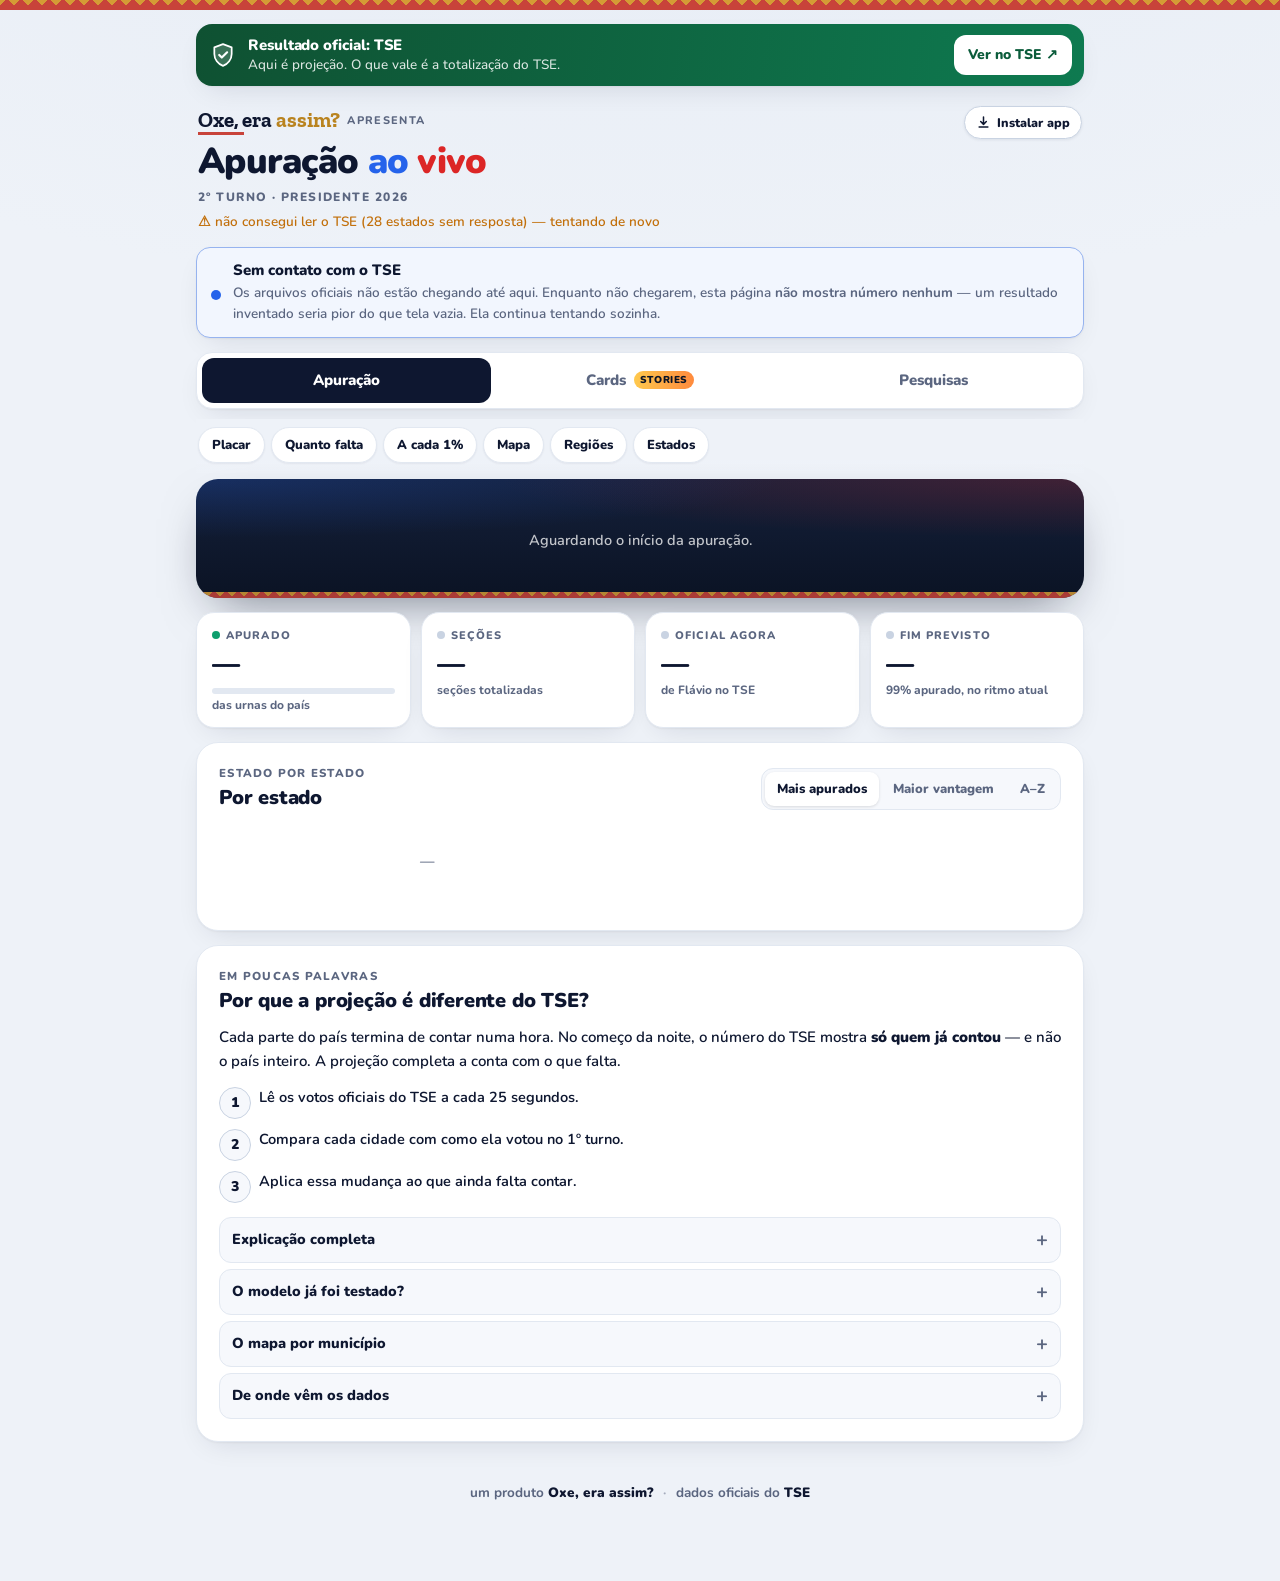
==== commit 278e37fd: "Compartilhar que funciona no Instagram e WhatsApp, botão de instalar sempre à mão, atualização autom" ====
--- a/index.html
+++ b/index.html
@@ -690,11 +690,17 @@
 #palpite{width:100%;accent-color:var(--texto);margin-top:6px}
 .sel{flex:1;font:inherit;font-size:15px;font-weight:750;color:var(--texto);background:var(--superficie-2);
   border:1px solid var(--linha-forte);border-radius:12px;padding:10px 12px}
-.cardModal{position:fixed;inset:0;z-index:120;background:rgba(3,6,12,.88);display:flex;
-  align-items:center;justify-content:center;padding:14px;backdrop-filter:blur(6px)}
-.cm-caixa{display:flex;gap:16px;align-items:center;max-height:100%;flex-wrap:wrap;justify-content:center}
-.cm-caixa img{height:min(68vh,calc((100vw - 28px) * 16 / 9));aspect-ratio:9/16;border-radius:16px;
-  box-shadow:0 30px 60px -20px rgba(0,0,0,.8)}
+.cardModal{position:fixed;inset:0;z-index:120;background:rgba(3,6,12,.9);
+  overflow-y:auto;-webkit-overflow-scrolling:touch;padding:14px 14px 28px;backdrop-filter:blur(6px)}
+.cm-caixa{display:flex;gap:14px;align-items:center;flex-wrap:wrap;justify-content:center;
+  min-height:100%;margin:0 auto}
+/* A imagem nunca empurra os botões para fora da tela: no celular ela ocupa
+ * no máximo metade da altura, e o modal rola se precisar. */
+.cm-caixa img{height:min(52vh,calc((100vw - 28px) * 16 / 9));aspect-ratio:9/16;border-radius:16px;
+  box-shadow:0 30px 60px -20px rgba(0,0,0,.8);-webkit-touch-callout:default;user-select:auto}
+@media (min-width:900px){ .cm-caixa img{height:min(80vh,820px)} }
+.cm-dica{color:rgba(255,255,255,.8);font-size:13px;font-weight:700;line-height:1.45;text-align:center}
+.cm-dica b{color:#FFC94D}
 .cm-acoes{display:flex;flex-direction:column;gap:8px;width:min(340px,100%)}
 .cm-acoes .bt-sec{background:rgba(255,255,255,.08);color:#fff;border-color:rgba(255,255,255,.2)}
 
@@ -740,6 +746,21 @@
 @keyframes sobe{from{opacity:0;transform:translateY(14px)}to{opacity:1;transform:none}}
 
 #previaPesquisas .pct,#mediaCorpo .pct{font-size:clamp(26px,9vw,62px)}
+.topo{position:relative}
+.btInstalarTopo{
+  position:absolute;right:2px;top:20px;display:inline-flex;align-items:center;gap:6px;
+  font:inherit;font-size:12.5px;font-weight:850;cursor:pointer;color:var(--texto);
+  background:var(--superficie);border:1px solid var(--linha-forte);border-radius:999px;
+  padding:6px 11px;box-shadow:0 1px 3px rgba(14,23,48,.08);
+}
+.btInstalarTopo:hover{border-color:var(--texto)}
+@media (max-width:420px){ .marcaOxe small{display:none} .btInstalarTopo{top:22px;padding:6px 10px} }
+.instalarCaixa{background:var(--superficie);color:var(--texto);border-radius:20px;padding:20px;
+  width:min(380px,100%);box-shadow:0 30px 60px -20px rgba(0,0,0,.8)}
+.instalarCaixa h3{margin:0 0 12px;font-size:19px;font-weight:900}
+.instalarCaixa ol{margin:0;padding-left:20px;font-size:14.5px;font-weight:650;line-height:1.55}
+.instalarCaixa li{margin-bottom:6px}
+.instalarCaixa .bt-sec{background:var(--superficie-2);color:var(--texto)}
 </style>
 </head>
 <body>
@@ -759,6 +780,9 @@
   </div>
 
   <header class="topo">
+    <button class="btInstalarTopo" id="btInstalarTopo" hidden aria-label="Instalar o app no celular">
+      <svg width="15" height="15" viewBox="0 0 24 24" fill="none" aria-hidden="true"><path d="M12 3v12m0 0-4.5-4.5M12 15l4.5-4.5M5 19h14" stroke="currentColor" stroke-width="2.4" stroke-linecap="round" stroke-linejoin="round"/></svg>
+      <span>Instalar app</span></button>
     <div class="marca">
       <span class="marcaOxe">Oxe, era <b>assim?</b> <small>apresenta</small></span>
       <h1>Apuração <span class="pl">ao</span> <span class="pt">vivo</span></h1>
@@ -1129,16 +1153,29 @@
     </div>
   </div>
 
+  <div class="cardModal" id="instalarModal" hidden>
+    <div class="cm-caixa" style="flex-direction:column;justify-content:center">
+      <div class="instalarCaixa">
+        <h3>Instale a apuração no celular</h3>
+        <div id="instalarPassos"></div>
+        <button class="bt-sec" id="instalarFechar" style="width:100%;margin-top:14px">Entendi</button>
+      </div>
+    </div>
+  </div>
+
   <div class="cardModal" id="cardModal" hidden>
     <div class="cm-caixa">
       <img id="cardImg" alt="Card para stories">
       <div class="cm-acoes">
-        <button class="bt-ouro" id="cardCompartilhar">Compartilhar (stories, WhatsApp…)</button>
+        <button class="bt-ouro" id="cardCompartilhar">Compartilhar no Instagram / WhatsApp</button>
         <div style="display:flex;gap:8px">
           <button class="bt-sec" id="cardBaixar" style="flex:1">Baixar imagem</button>
           <button class="bt-sec" id="cardWhats" style="flex:1">Link no WhatsApp</button>
         </div>
         <button class="bt-sec" id="cardFechar">Fechar</button>
+        <div class="cm-dica" id="cardDica">No compartilhar, escolha <b>Instagram → Stories</b>
+          ou <b>WhatsApp → Meu status</b>. Se não abrir, toque e segure a imagem
+          para salvar e poste da galeria.</div>
       </div>
     </div>
   </div>
@@ -2160,8 +2197,8 @@
   tx(ctx, sobre, CW - 64 - tw / 2, 120, 26, 900, OURO, "center", 3);
 }
 
-function rodape(ctx, chamada) {
-  const y = CH - 236;
+function rodape(ctx, chamada, nota) {
+  const y = CH - 262;
   // ficha marfim com régua vermelha: a cara do portal do Oxe
   rr(ctx, 60, y, CW - 120, 168, 30);
   ctx.fillStyle = MARFIM; ctx.fill();
@@ -2174,8 +2211,16 @@
   ctx.beginPath(); ctx.arc(CW - 130, y + 84, 44, 0, 7);
   ctx.fillStyle = TINTA; ctx.fill();
   tx(ctx, "→", CW - 130, y + 102, 52, 900, OURO, "center");
-  tx(ctx, "Resultado oficial: TSE · esta é uma projeção estatística", CW / 2, CH - 44, 24, 750,
-    "rgba(251,248,241,.5)", "center");
+  // Selo de origem: deixa claro de onde o card saiu, mesmo quando circula
+  // sem legenda. Discreto, em versalete dourado, com o endereço do projeto.
+  const selo = "CARD GERADO NO PROJETO APURAÇÃO 2026 · OXE, ERA ASSIM?";
+  const ws = largura(ctx, selo, 21, 900) + selo.length * 2.2;
+  ctx.fillStyle = "rgba(242,181,68,.55)";
+  ctx.fillRect(CW / 2 - ws / 2 - 46, CH - 77, 30, 2);
+  ctx.fillRect(CW / 2 + ws / 2 + 16, CH - 77, 30, 2);
+  tx(ctx, selo, CW / 2, CH - 70, 21, 900, "rgba(242,181,68,.9)", "center", 2.2);
+  tx(ctx, (nota || "Resultado oficial: TSE · esta é uma projeção estatística")
+, CW / 2, CH - 40, 19, 750, "rgba(251,248,241,.5)", "center");
 }
 
 function blocoDuelo(ctx, y, h, titulo, pPl, destaque, rodapeTxt) {
@@ -2255,14 +2300,14 @@
   blocoDuelo(ctx, 916, 370, "PROJEÇÃO DO RESULTADO FINAL", c.pr, true,
     c.lo != null ? `margem ${n1(c.lo)}–${n1(c.hi)}%${ch}` : "");
   // regiões
-  let y = 1346;
+  let y = 1332;
   tx(ctx, "POR REGIÃO", 100, y, 28, 900, OURO, "left", 5);
   tx(ctx, "apurado", 570, y, 24, 800, "rgba(251,248,241,.55)", "center", 2);
   tx(ctx, "projeção", CW - 100, y, 24, 800, "rgba(251,248,241,.55)", "right", 2);
   y += 8;
   for (const [nome, apu, p] of c.reg || []) {
-    y += 61;
-    tx(ctx, nome, 100, y, 36, 900, MARFIM);
+    y += 57;
+    tx(ctx, nome, 100, y, 34, 900, MARFIM);
     rr(ctx, 440, y - 22, 200, 14, 7); ctx.fillStyle = "rgba(251,248,241,.12)"; ctx.fill();
     rr(ctx, 440, y - 22, Math.max(14, 200 * Math.min(apu, 100) / 100), 14, 7);
     ctx.fillStyle = "#34D399"; ctx.fill();
@@ -2294,7 +2339,7 @@
   }
   tx(ctx, "Domingo, depois da apuração, o card mostra por quanto errei.", CW / 2, 1520, 32, 750,
     "rgba(255,255,255,.6)", "center");
-  rodape(ctx, "Faça o seu palpite");
+  rodape(ctx, "Faça o seu palpite", "Palpite pessoal · o resultado oficial é o do TSE");
 }
 
 function cardLugar(ctx, d) {
@@ -2323,7 +2368,7 @@
     "no 1º turno as pesquisas erraram o líder");
   tx(ctx, "Às 17h a apuração começa aqui,", CW / 2, 1280, 48, 900, "#fff", "center");
   tx(ctx, "com projeção ao vivo.", CW / 2, 1345, 48, 900, "#fff", "center");
-  rodape(ctx, "Ative o lembrete: siga " + PERFIL);
+  rodape(ctx, "Siga " + PERFIL, "Média de pesquisas, não resultado · apuração oficial: TSE");
 }
 
 function cardPesquisas(ctx, d) {
@@ -2353,7 +2398,7 @@
   }
   tx(ctx, "Atenção: no 1º turno as pesquisas erraram o líder.", CW / 2, CH - 280, 30, 850,
     OURO, "center");
-  rodape(ctx, "Siga " + PERFIL);
+  rodape(ctx, "Siga " + PERFIL, "Pesquisas de intenção de voto, não resultado · registradas no TSE");
 }
 
 function cardAuditoria(ctx) {
@@ -2443,12 +2488,46 @@
 });
 
 let cardAberto = null;
+/* Abrir o Instagram ou o WhatsApp pela janela de compartilhar do celular tem
+ * três exigências que derrubavam o botão antes:
+ *   1. a chamada precisa sair DIRETO do toque — qualquer espera antes dela
+ *      (gerar a imagem, copiar texto) faz o navegador recusar;
+ *   2. o Instagram e o status do WhatsApp só aparecem na lista quando vai
+ *      SÓ a imagem, sem texto junto;
+ *   3. a imagem precisa estar pronta antes do toque.
+ * Então a imagem é preparada quando o card abre, o botão só acende quando
+ * ela está pronta, e o toque chama navigator.share com o arquivo e nada mais.
+ * O texto com o link vai para a área de transferência depois. */
+const navInterno = /Instagram|FBAN|FBAV|FB_IAB|Line\/|MicroMessenger|TikTok|Snapchat/i
+  .test(navigator.userAgent);
+
 async function abrirCard(def) {
   cardAberto = def;
+  const bt = $("cardCompartilhar");
+  bt.disabled = true; bt.textContent = "Preparando a imagem…";
+  $("cardModal").hidden = false;
+  $("cardModal").scrollTop = 0;
   const cv = await desenharCard(def);
   $("cardImg").src = cv.toDataURL("image/png");
-  $("cardModal").hidden = false;
-  cardAberto.blob = await new Promise((res) => cv.toBlob(res, "image/png"));
+  // JPEG de alta qualidade: metade do tamanho do PNG, e o WhatsApp aceita
+  // melhor no status.
+  const blob = await new Promise((res) => cv.toBlob(res, "image/jpeg", 0.93));
+  if (cardAberto !== def) return;
+  def.blob = blob;
+  def.arquivo = new File([blob], "oxe-apuracao-" + (def.k != null ? def.k + "pct" : def.tipo) + ".jpg",
+    { type: "image/jpeg", lastModified: Date.now() });
+  const podeArquivo = !!(navigator.canShare && navigator.canShare({ files: [def.arquivo] }));
+  bt.disabled = false;
+  bt.textContent = podeArquivo ? "Compartilhar no Instagram / WhatsApp" : "Salvar imagem";
+  $("cardDica").innerHTML = navInterno
+    ? "Você abriu pelo navegador do Instagram, que não deixa compartilhar imagem. "
+      + "Toque em <b>⋯</b> e escolha <b>Abrir no navegador</b> — ou toque e segure "
+      + "a imagem para salvar e poste da galeria."
+    : podeArquivo
+      ? "No compartilhar, escolha <b>Instagram → Stories</b> ou <b>WhatsApp → Meu status</b>. "
+        + "O texto com o link fica copiado para você colar."
+      : "Este navegador não compartilha imagem direto: salve a imagem e poste "
+        + "da galeria. Toque e segure a imagem também funciona.";
 }
 
 function textoCard(def) {
@@ -2465,12 +2544,18 @@
   return `Apuração 2026 ao vivo, com projeção: https://${SITE}/ · ${PERFIL}`;
 }
 
-$("cardCompartilhar").addEventListener("click", async () => {
-  if (!cardAberto) return;
-  const blob = cardAberto.blob;
-  const arq = blob && new File([blob], "oxe-apuracao.png", { type: "image/png" });
-  if (arq && navigator.canShare && navigator.canShare({ files: [arq] })) {
-    try { await navigator.share({ files: [arq], text: textoCard(cardAberto) }); } catch {}
+$("cardCompartilhar").addEventListener("click", () => {
+  const def = cardAberto;
+  if (!def || !def.arquivo) return;
+  const dados = { files: [def.arquivo] };
+  if (navigator.canShare && navigator.canShare(dados)) {
+    // Nada de await antes desta linha.
+    navigator.share(dados).then(() => {
+      if (navigator.clipboard) navigator.clipboard.writeText(textoCard(def)).catch(() => {});
+    }).catch((e) => {
+      if (e && e.name === "AbortError") return;   // a pessoa fechou a janela
+      baixarCard();
+    });
     return;
   }
   baixarCard();
@@ -2478,16 +2563,19 @@
 
 function baixarCard() {
   if (!cardAberto || !cardAberto.blob) return;
+  const url = URL.createObjectURL(cardAberto.blob);
   const a = document.createElement("a");
-  a.href = URL.createObjectURL(cardAberto.blob);
-  a.download = "oxe-apuracao-" + (cardAberto.k != null ? cardAberto.k + "pct" : cardAberto.tipo) + ".png";
+  a.href = url;
+  a.download = cardAberto.arquivo ? cardAberto.arquivo.name : "oxe-apuracao.jpg";
   document.body.appendChild(a); a.click(); a.remove();
-  setTimeout(() => URL.revokeObjectURL(a.href), 4000);
+  setTimeout(() => URL.revokeObjectURL(url), 60000);
+  $("cardDica").innerHTML = "Imagem salva. Agora é só postar da galeria no "
+    + "<b>stories</b> ou no <b>status</b>. Se não salvou, toque e segure a imagem.";
 }
 $("cardBaixar").addEventListener("click", baixarCard);
 $("cardWhats").addEventListener("click", () => {
   if (!cardAberto) return;
-  window.open("https://wa.me/?text=" + encodeURIComponent(textoCard(cardAberto)), "_blank", "noopener");
+  location.href = "https://wa.me/?text=" + encodeURIComponent(textoCard(cardAberto));
 });
 $("cardFechar").addEventListener("click", () => { $("cardModal").hidden = true; });
 $("cardModal").addEventListener("click", (ev) => {
@@ -3767,11 +3855,16 @@
 // TSE) e é o que torna a instalação possível.
 if ("serviceWorker" in navigator && location.protocol.startsWith("http")) {
   window.addEventListener("load", () => {
-    navigator.serviceWorker.register("./sw.js?v=f96f0c80dd").then((reg) => {
+    navigator.serviceWorker.register("./sw.js?v=5283e050f0").then((reg) => {
       // Procura versão nova ao abrir e de hora em hora. Uma aba deixada
       // aberta a noite toda recebe as correções sozinha.
       reg.update().catch(() => {});
-      setInterval(() => reg.update().catch(() => {}), 60 * 60 * 1000);
+      // De 10 em 10 minutos, e toda vez que a pessoa volta para o app: uma
+      // correção publicada no GitHub chega sozinha, sem limpar nada à mão.
+      setInterval(() => reg.update().catch(() => {}), 10 * 60 * 1000);
+      document.addEventListener("visibilitychange", () => {
+        if (document.visibilityState === "visible") reg.update().catch(() => {});
+      });
     }).catch(() => {});
 
     // Quando o service worker avisa que trocou de versão, a aba se recarrega
@@ -3795,30 +3888,76 @@
 const dispensar = () => {
   try { localStorage.setItem("instalar-dispensado", "1"); } catch {}
 };
-
-// Android e desktop: o navegador avisa quando a instalação é possível.
+const ehIOS = /iphone|ipad|ipod/i.test(navigator.userAgent)
+  || (navigator.platform === "MacIntel" && navigator.maxTouchPoints > 1);
+const ehAndroid = /android/i.test(navigator.userAgent);
+
+// O botão discreto do topo fica sempre lá — só some quando o app já está
+// instalado e aberto como app.
+if (!jaInstalado) $("btInstalarTopo").hidden = false;
+
+// Android e computador: o navegador avisa quando a instalação é possível.
 let promptInstalar = null;
 window.addEventListener("beforeinstallprompt", (e) => {
   e.preventDefault();
   promptInstalar = e;
   if (!jaInstalado && !dispensado) $("cartaoInstalar").style.display = "flex";
 });
-
-$("btInstalar").addEventListener("click", async () => {
-  if (!promptInstalar) return;
+window.addEventListener("appinstalled", () => {
   $("cartaoInstalar").style.display = "none";
-  promptInstalar.prompt();
-  await promptInstalar.userChoice;
+  $("btInstalarTopo").hidden = true;
   promptInstalar = null;
 });
 
+async function pedirInstalacao() {
+  if (promptInstalar) {
+    const p = promptInstalar;
+    promptInstalar = null;
+    $("cartaoInstalar").style.display = "none";
+    p.prompt();
+    try { await p.userChoice; } catch {}
+    return true;
+  }
+  return false;
+}
+
+/* Quando o navegador não oferece a instalação direta (iPhone, navegador do
+ * Instagram, Android sem o aviso), explica o caminho em três passos. */
+function mostrarComoInstalar() {
+  let passos;
+  if (navInterno) {
+    passos = ["Toque em <b>⋯</b> (canto da tela).",
+      "Escolha <b>Abrir no navegador</b> (Chrome ou Safari).",
+      "Lá, toque em <b>Instalar app</b> no alto da página."];
+  } else if (ehIOS) {
+    passos = ["Toque em <b>Compartilhar</b> (o quadrado com a seta, na barra do Safari).",
+      "Role e escolha <b>Adicionar à Tela de Início</b>.",
+      "Toque em <b>Adicionar</b>. O app aparece com o ícone da apuração."];
+  } else if (ehAndroid) {
+    passos = ["Toque no menu <b>⋮</b> do Chrome (canto de cima).",
+      "Escolha <b>Instalar app</b> ou <b>Adicionar à tela inicial</b>.",
+      "Confirme em <b>Instalar</b>."];
+  } else {
+    passos = ["No Chrome ou Edge, clique no ícone de instalar na barra de endereço "
+      + "(ou no menu ⋮ → <b>Instalar</b>).", "Confirme em <b>Instalar</b>."];
+  }
+  $("instalarPassos").innerHTML = "<ol>" + passos.map((p) => "<li>" + p + "</li>").join("") + "</ol>";
+  $("instalarModal").hidden = false;
+}
+$("instalarFechar").addEventListener("click", () => { $("instalarModal").hidden = true; });
+
+$("btInstalarTopo").addEventListener("click", async () => {
+  if (!(await pedirInstalacao())) mostrarComoInstalar();
+});
+$("btInstalar").addEventListener("click", async () => {
+  if (!(await pedirInstalacao())) mostrarComoInstalar();
+});
 $("btFechar").addEventListener("click", () => {
   $("cartaoInstalar").style.display = "none";
   dispensar();
 });
 
 // iPhone e iPad: o Safari não oferece o aviso, então explicamos o caminho.
-const ehIOS = /iphone|ipad|ipod/i.test(navigator.userAgent);
 if (ehIOS && !jaInstalado && !dispensado) {
   $("cartaoIOS").style.display = "flex";
 }
@@ -3826,6 +3965,22 @@
   $("cartaoIOS").style.display = "none";
   dispensar();
 });
+
+/* Pedido automático: no primeiro toque da pessoa na página, se o navegador
+ * permite instalar, a janela de instalação abre sozinha. Uma vez só por
+ * aparelho — insistir a cada visita viraria incômodo. (O navegador não deixa
+ * abrir essa janela sem um toque; o primeiro toque é o mais cedo possível.) */
+const jaPerguntou = (() => { try { return localStorage.getItem("instalar-perguntado") === "1"; } catch { return true; } })();
+if (!jaInstalado && !jaPerguntou) {
+  const primeiroToque = async (ev) => {
+    if (!promptInstalar) return;          // ainda não dá para instalar: espera o próximo
+    if (ev.target.closest && ev.target.closest("a,button,input,select,summary,.thumb,path.m")) return;
+    document.removeEventListener("pointerup", primeiroToque, true);
+    try { localStorage.setItem("instalar-perguntado", "1"); } catch {}
+    pedirInstalacao();
+  };
+  document.addEventListener("pointerup", primeiroToque, true);
+}
 </script>
 </body>
 </html>
